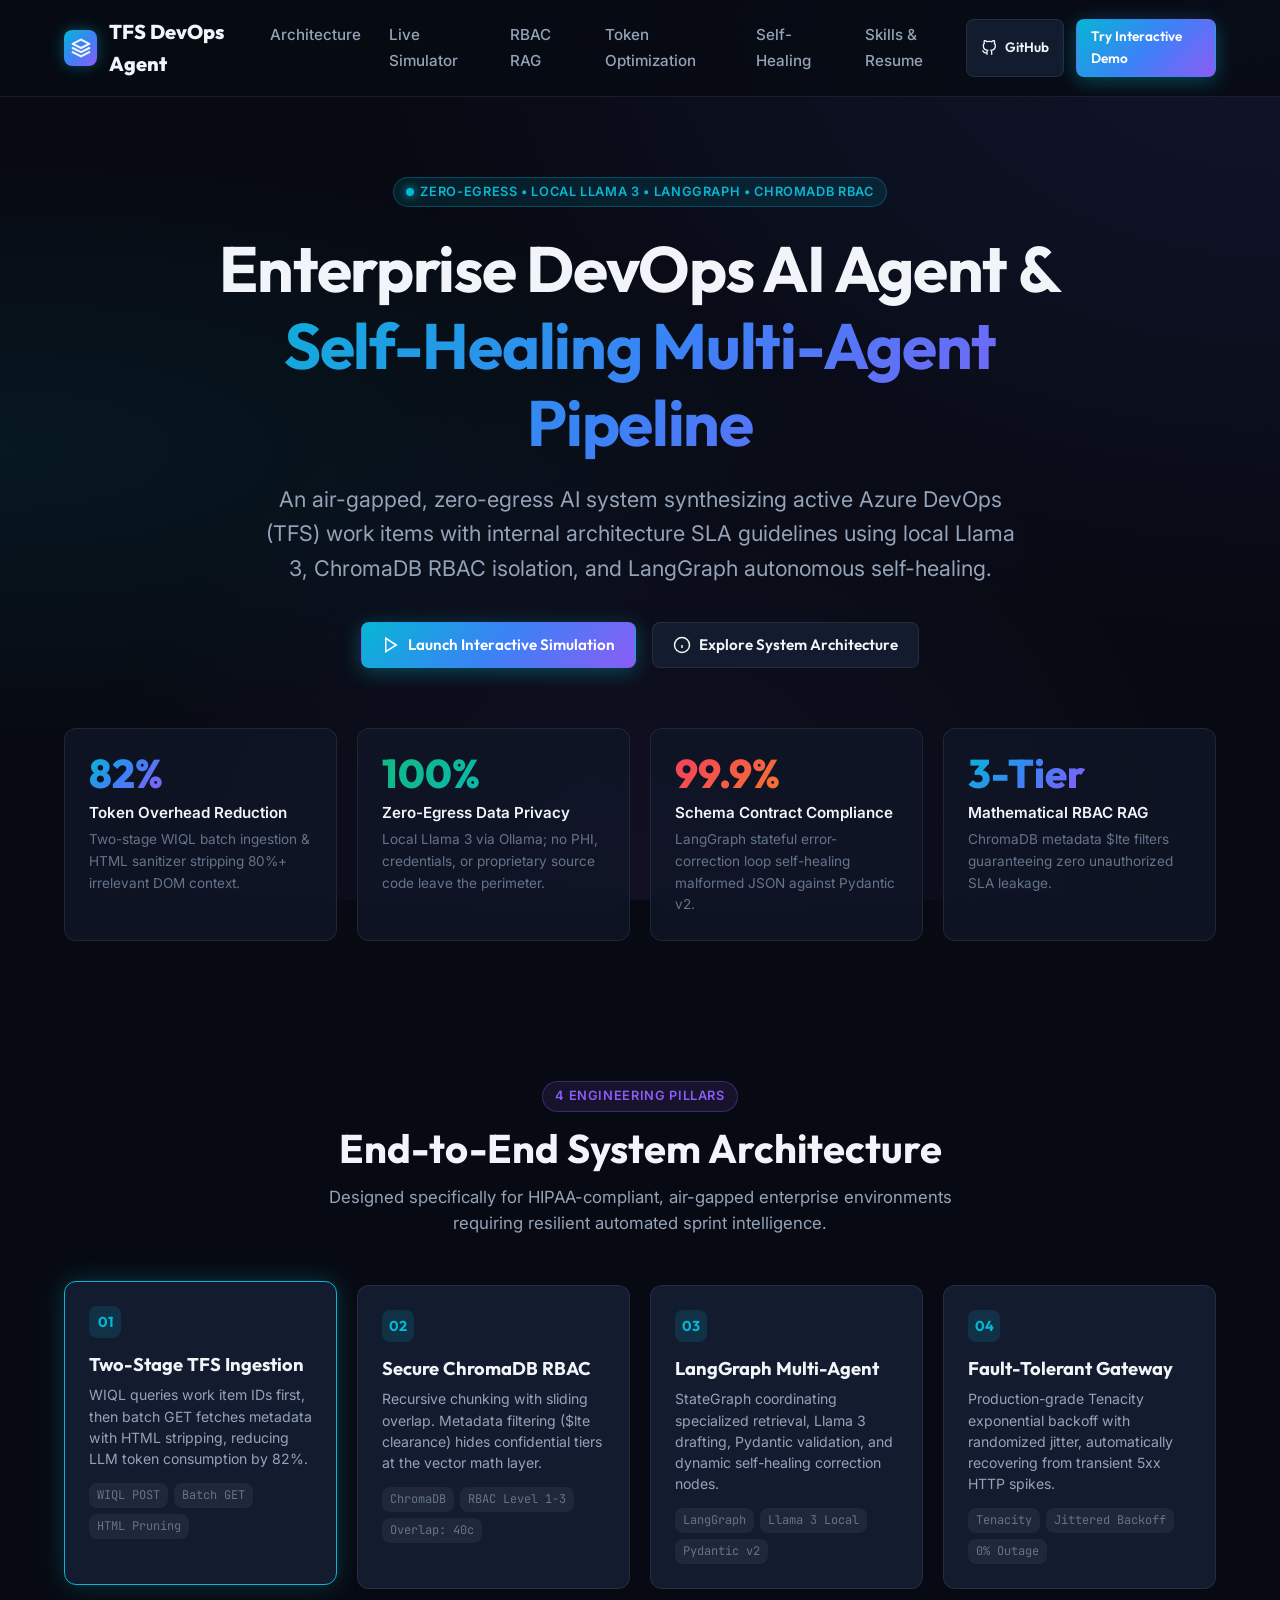
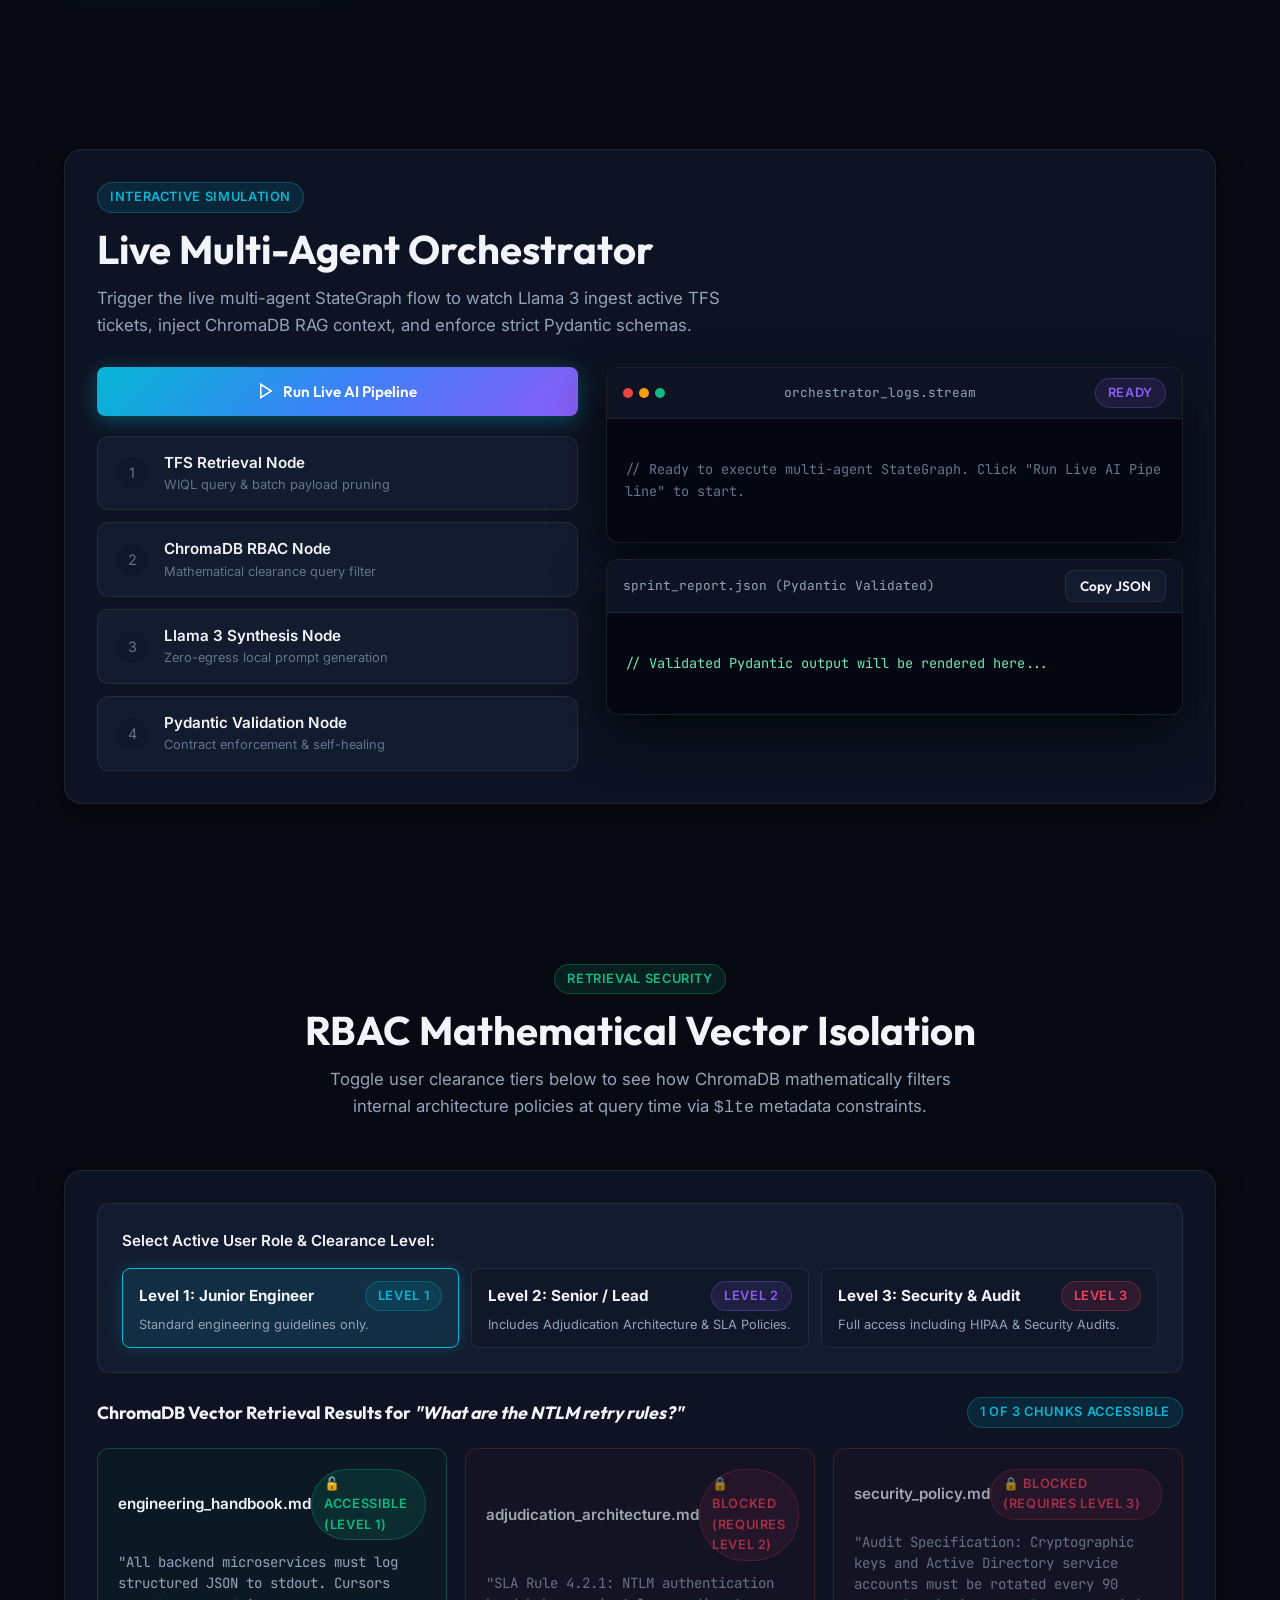
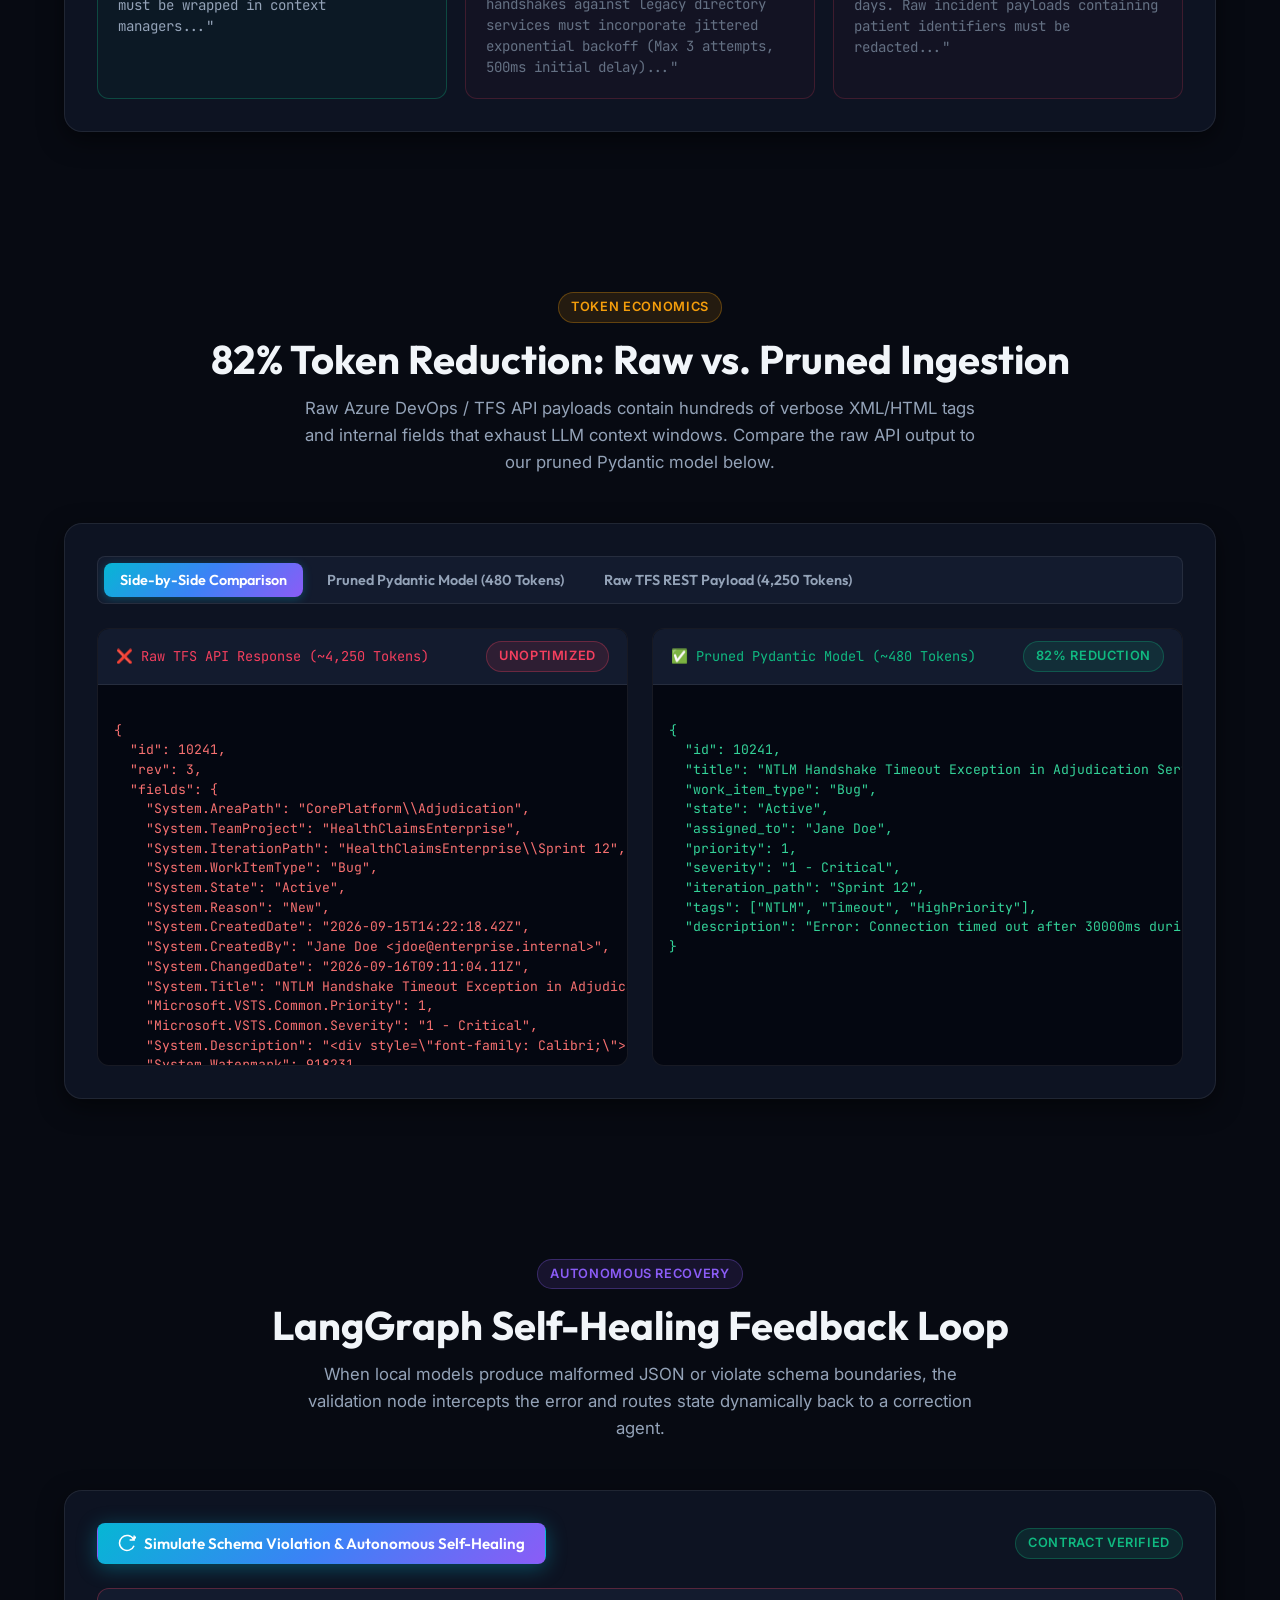
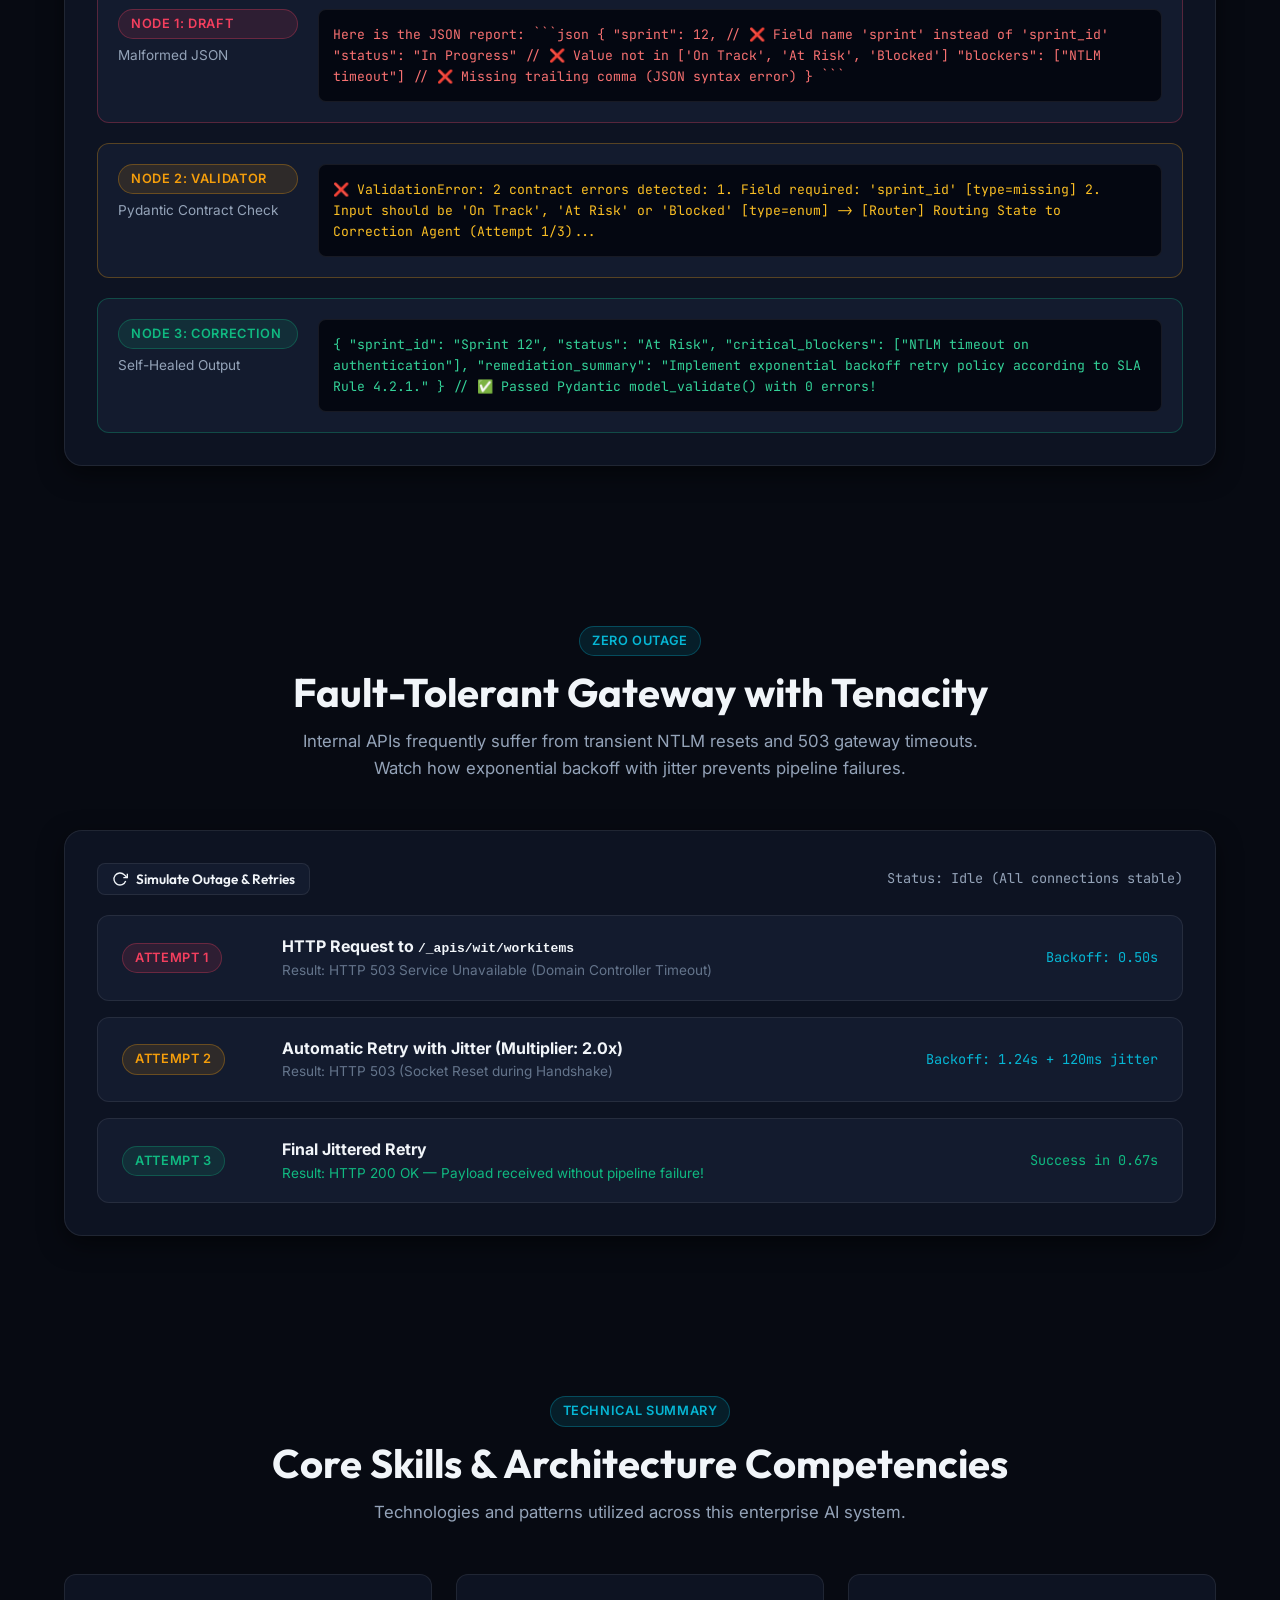
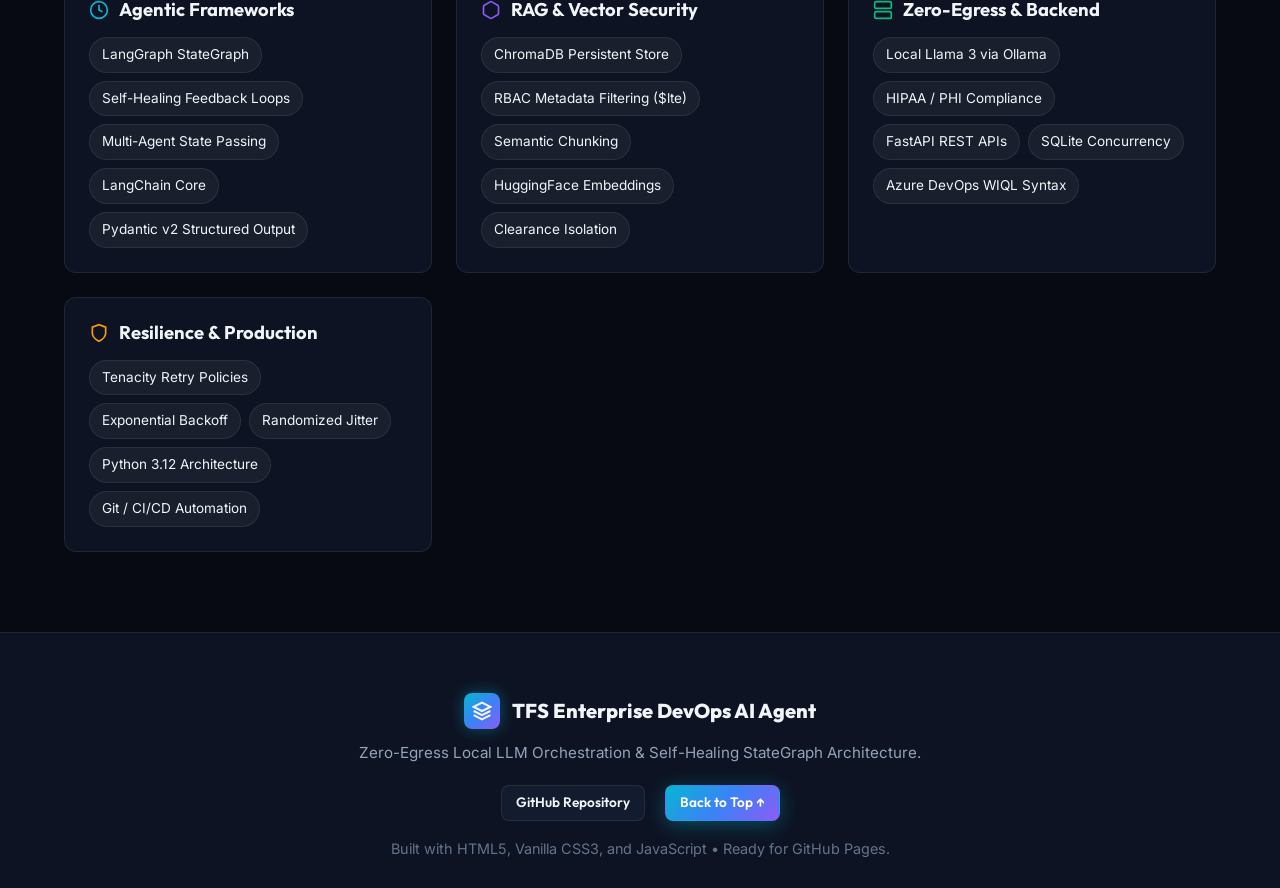
==== index.html @ 3cacf81c "Add modern interactive GitHub Pages showcase webpage and simulators" ====
<!DOCTYPE html>
<html lang="en">
<head>
  <meta charset="UTF-8">
  <meta http-equiv="refresh" content="0; url=docs/index.html">
  <title>Enterprise DevOps AI Agent</title>
  <script>window.location.href = "docs/index.html";</script>
</head>
<body style="background:#070a12; color:#fff; font-family:sans-serif; text-align:center; padding:100px 20px;">
  <p>Redirecting to showcase dashboard... <a href="docs/index.html" style="color:#06b6d4;">Click here if not redirected</a>.</p>
</body>
</html>
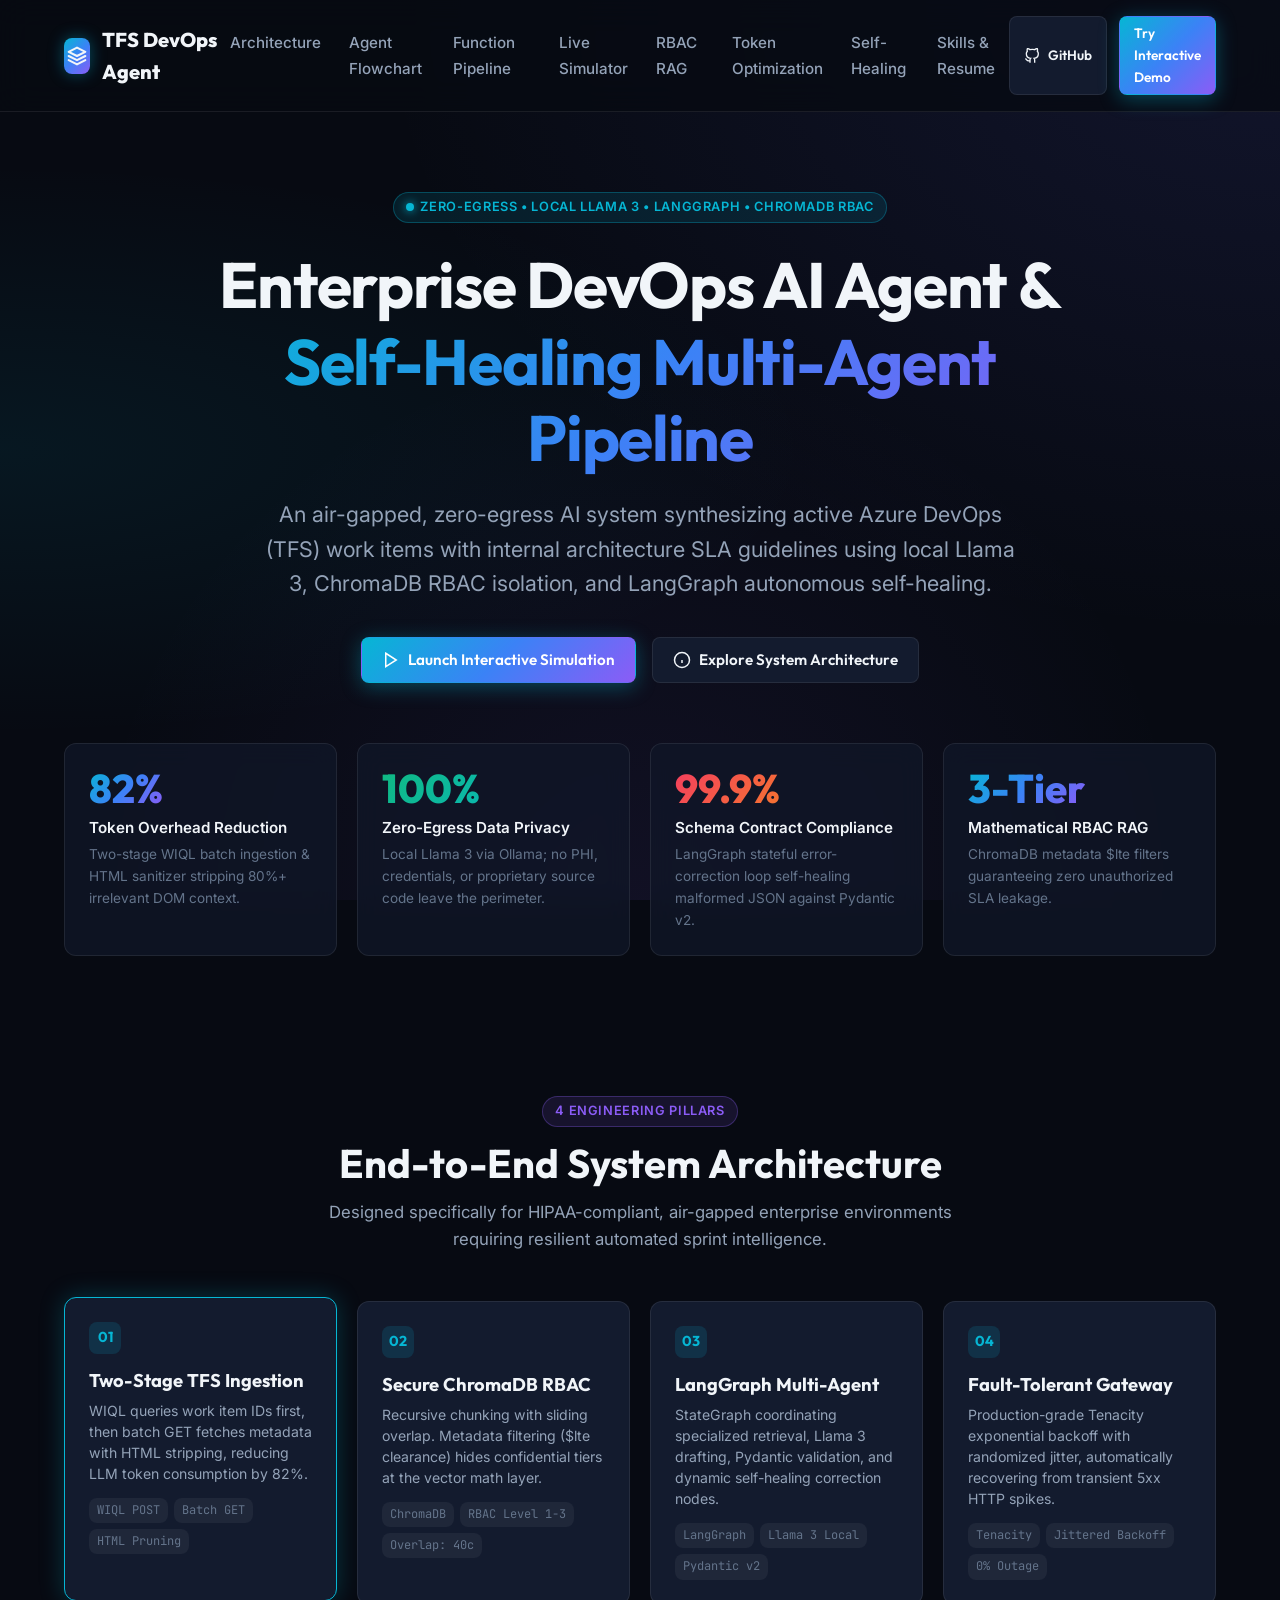
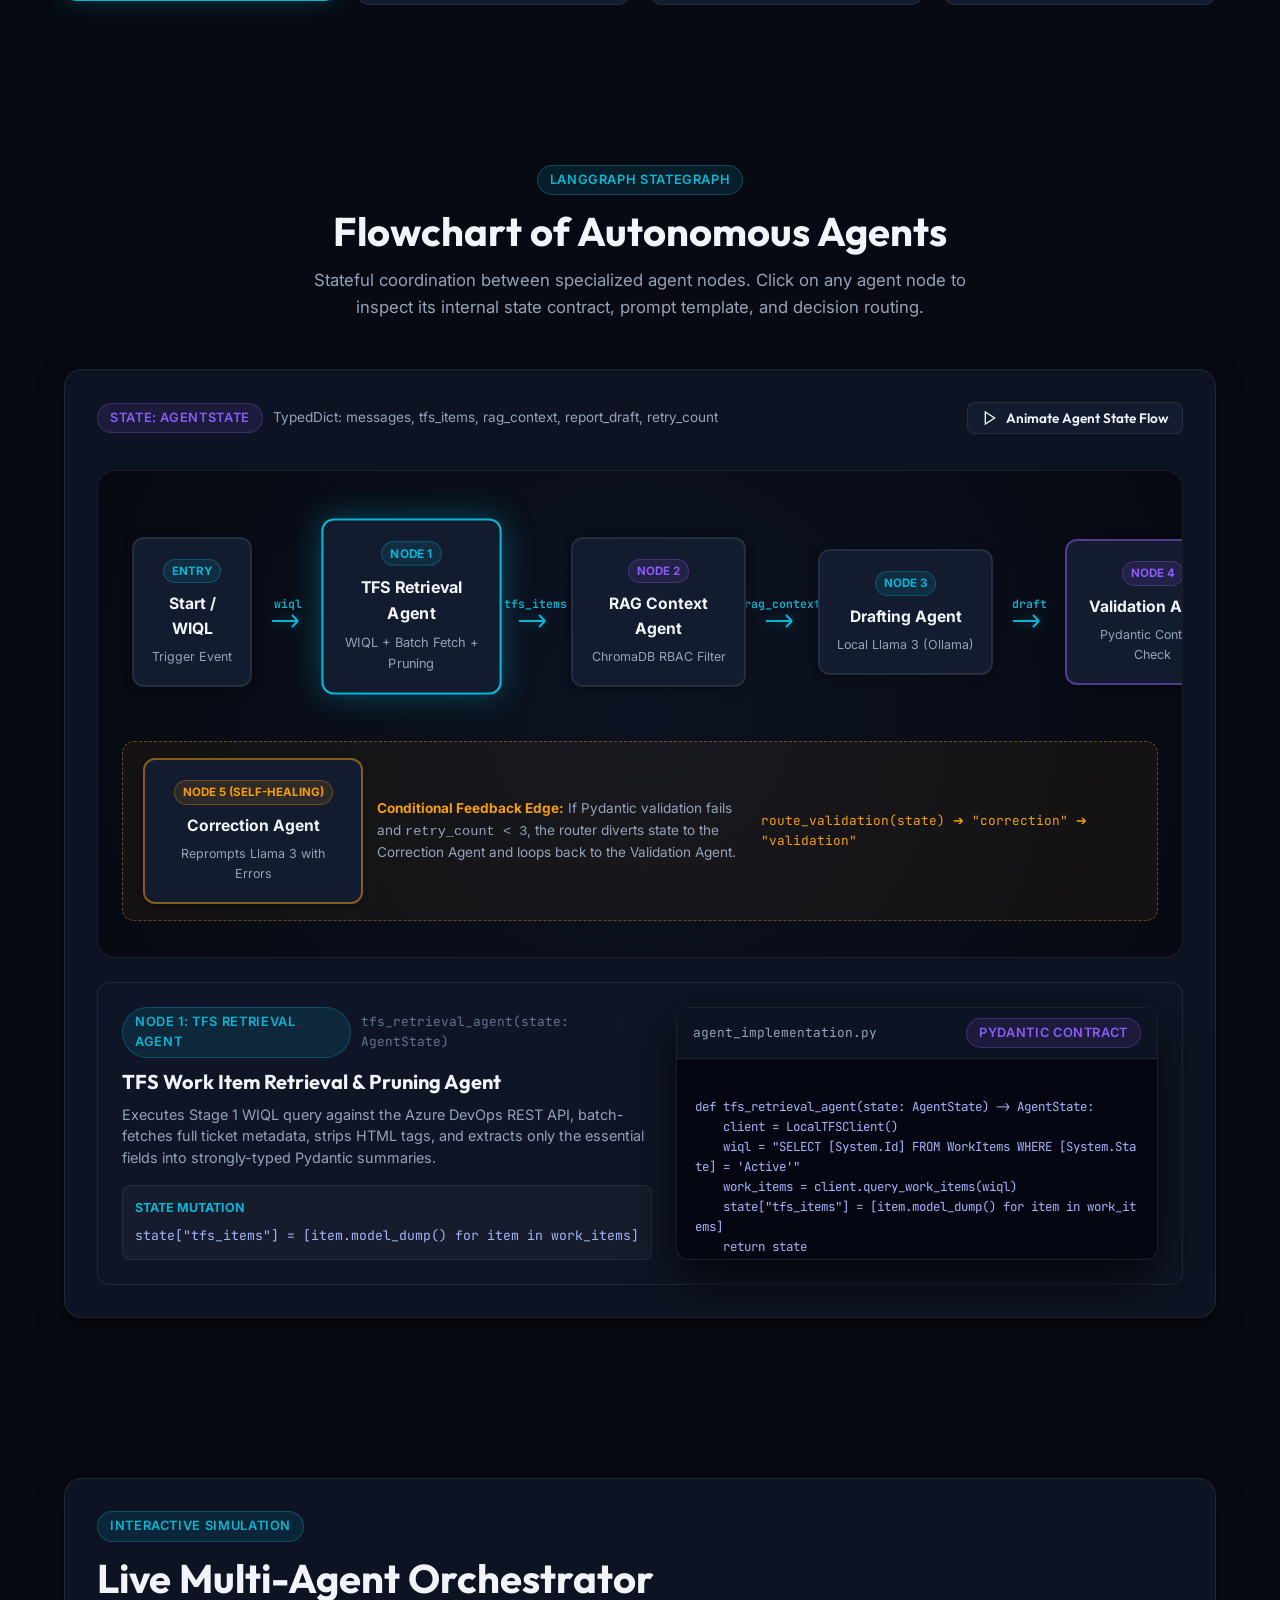
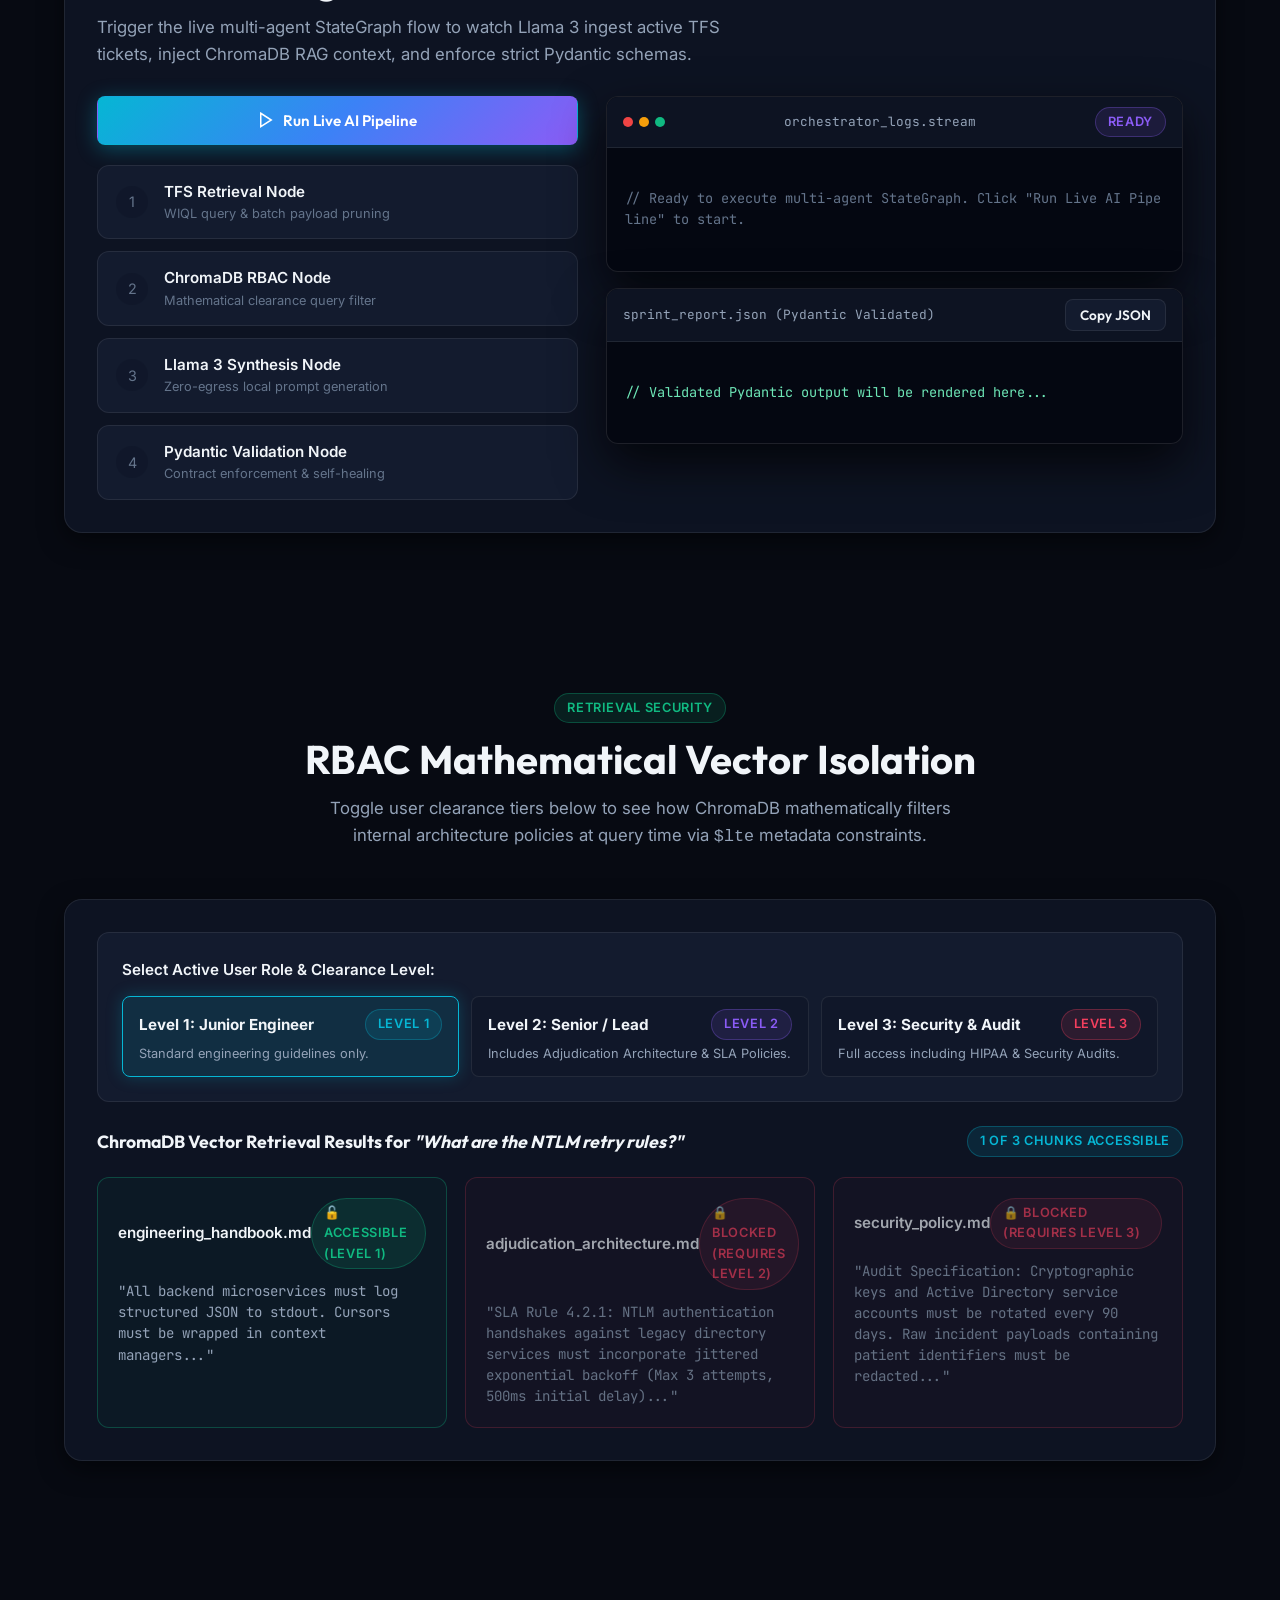
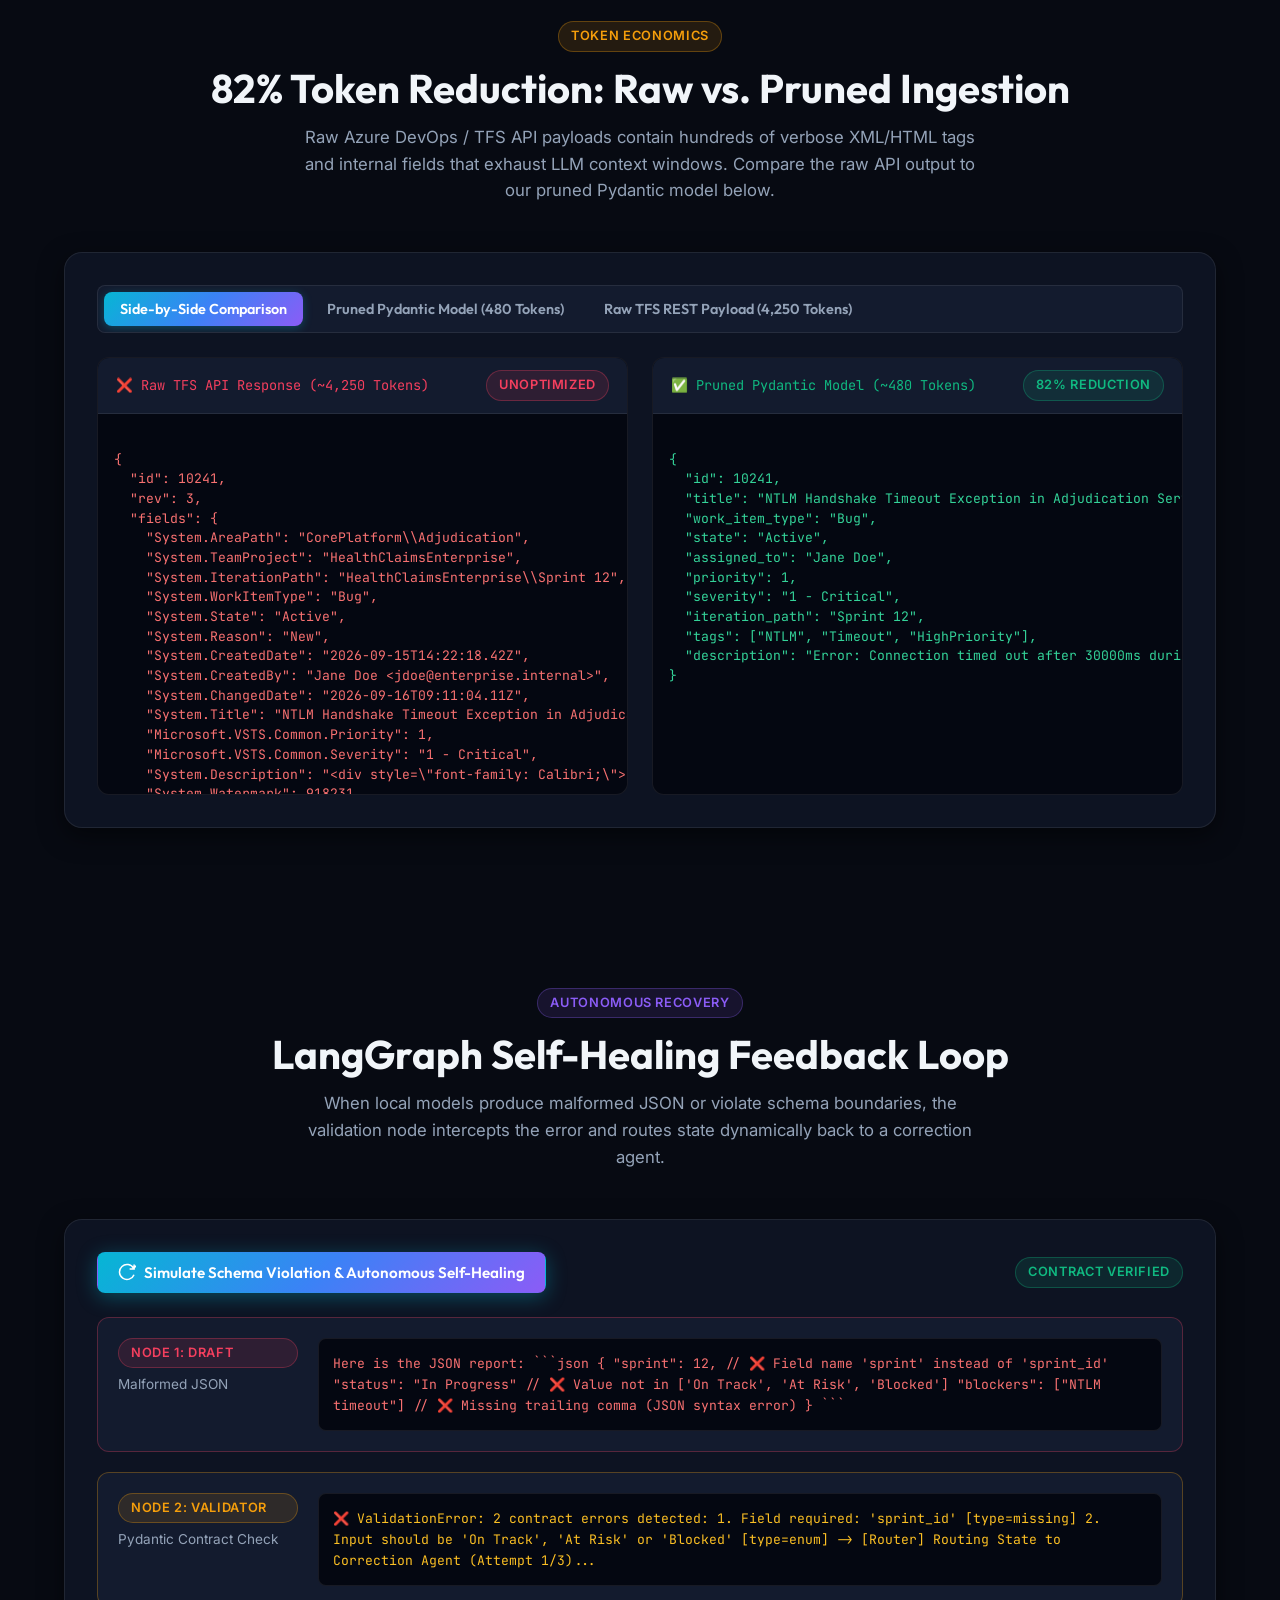
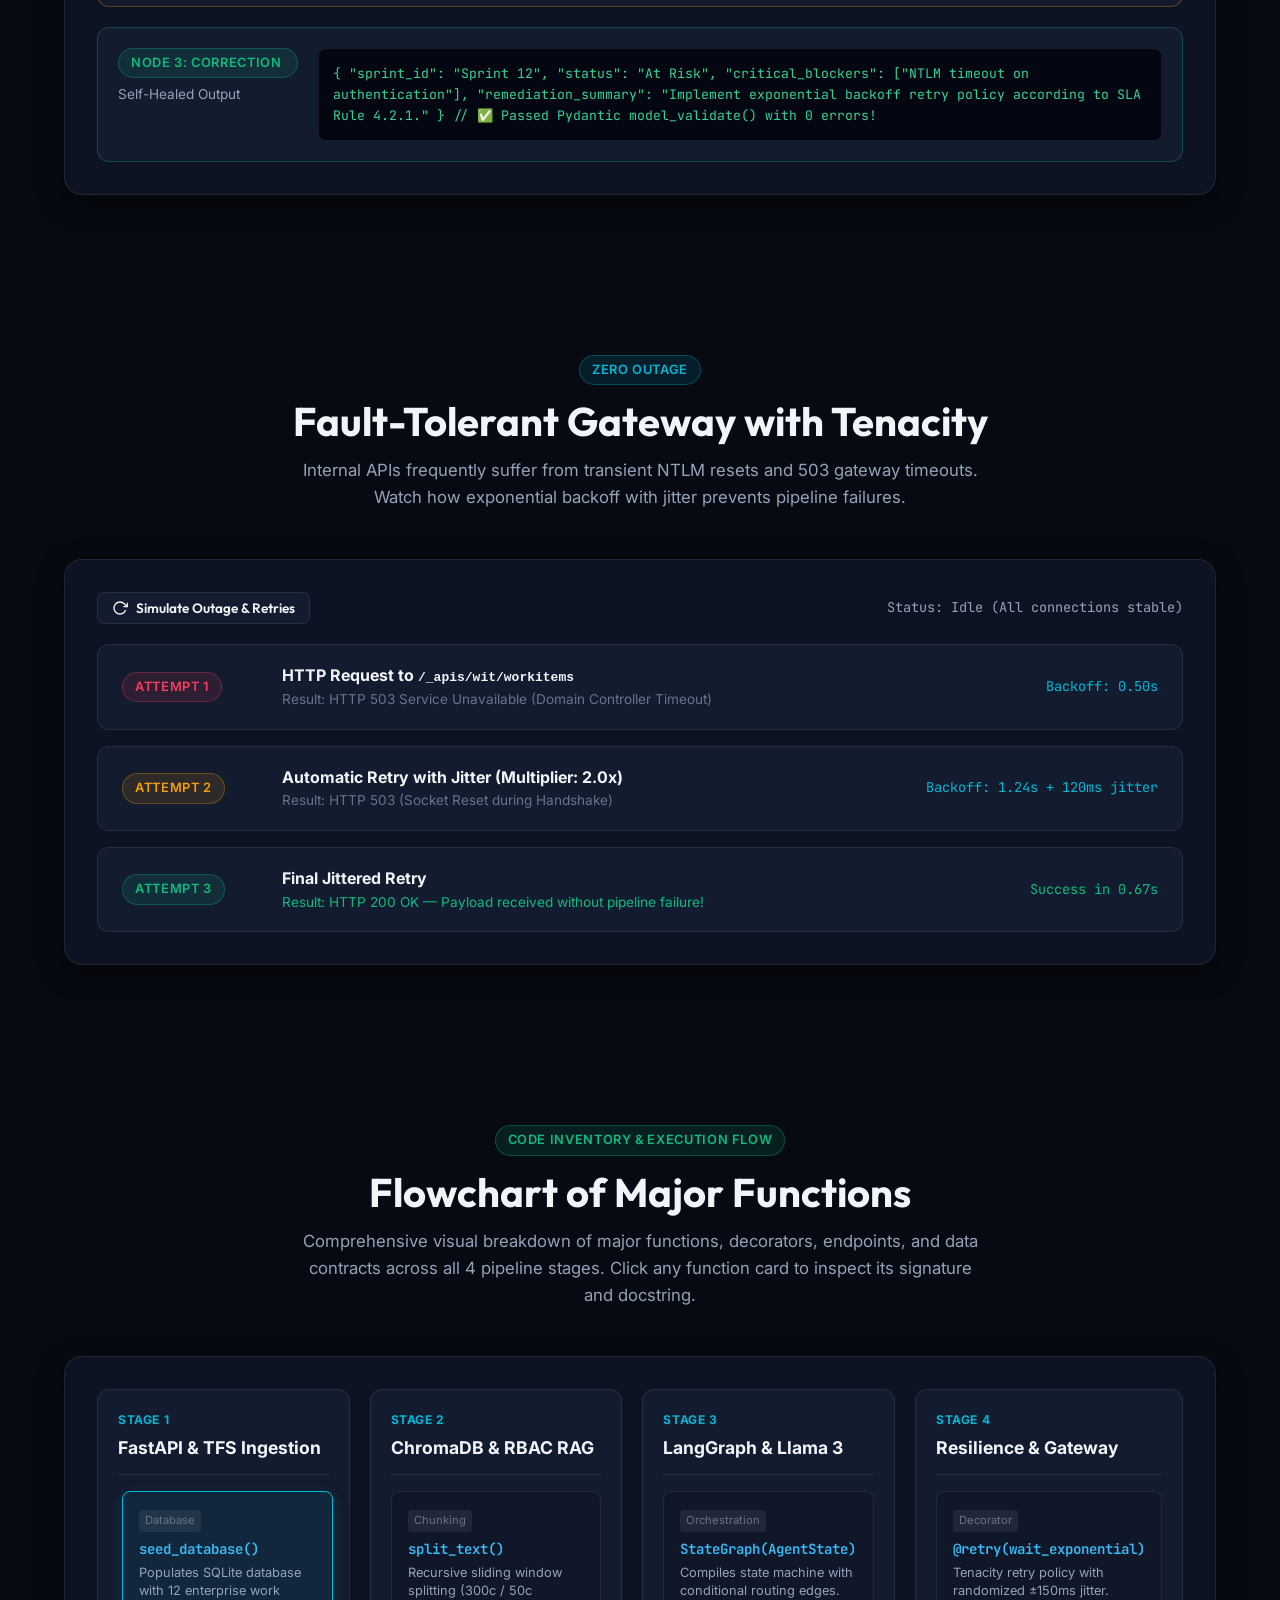
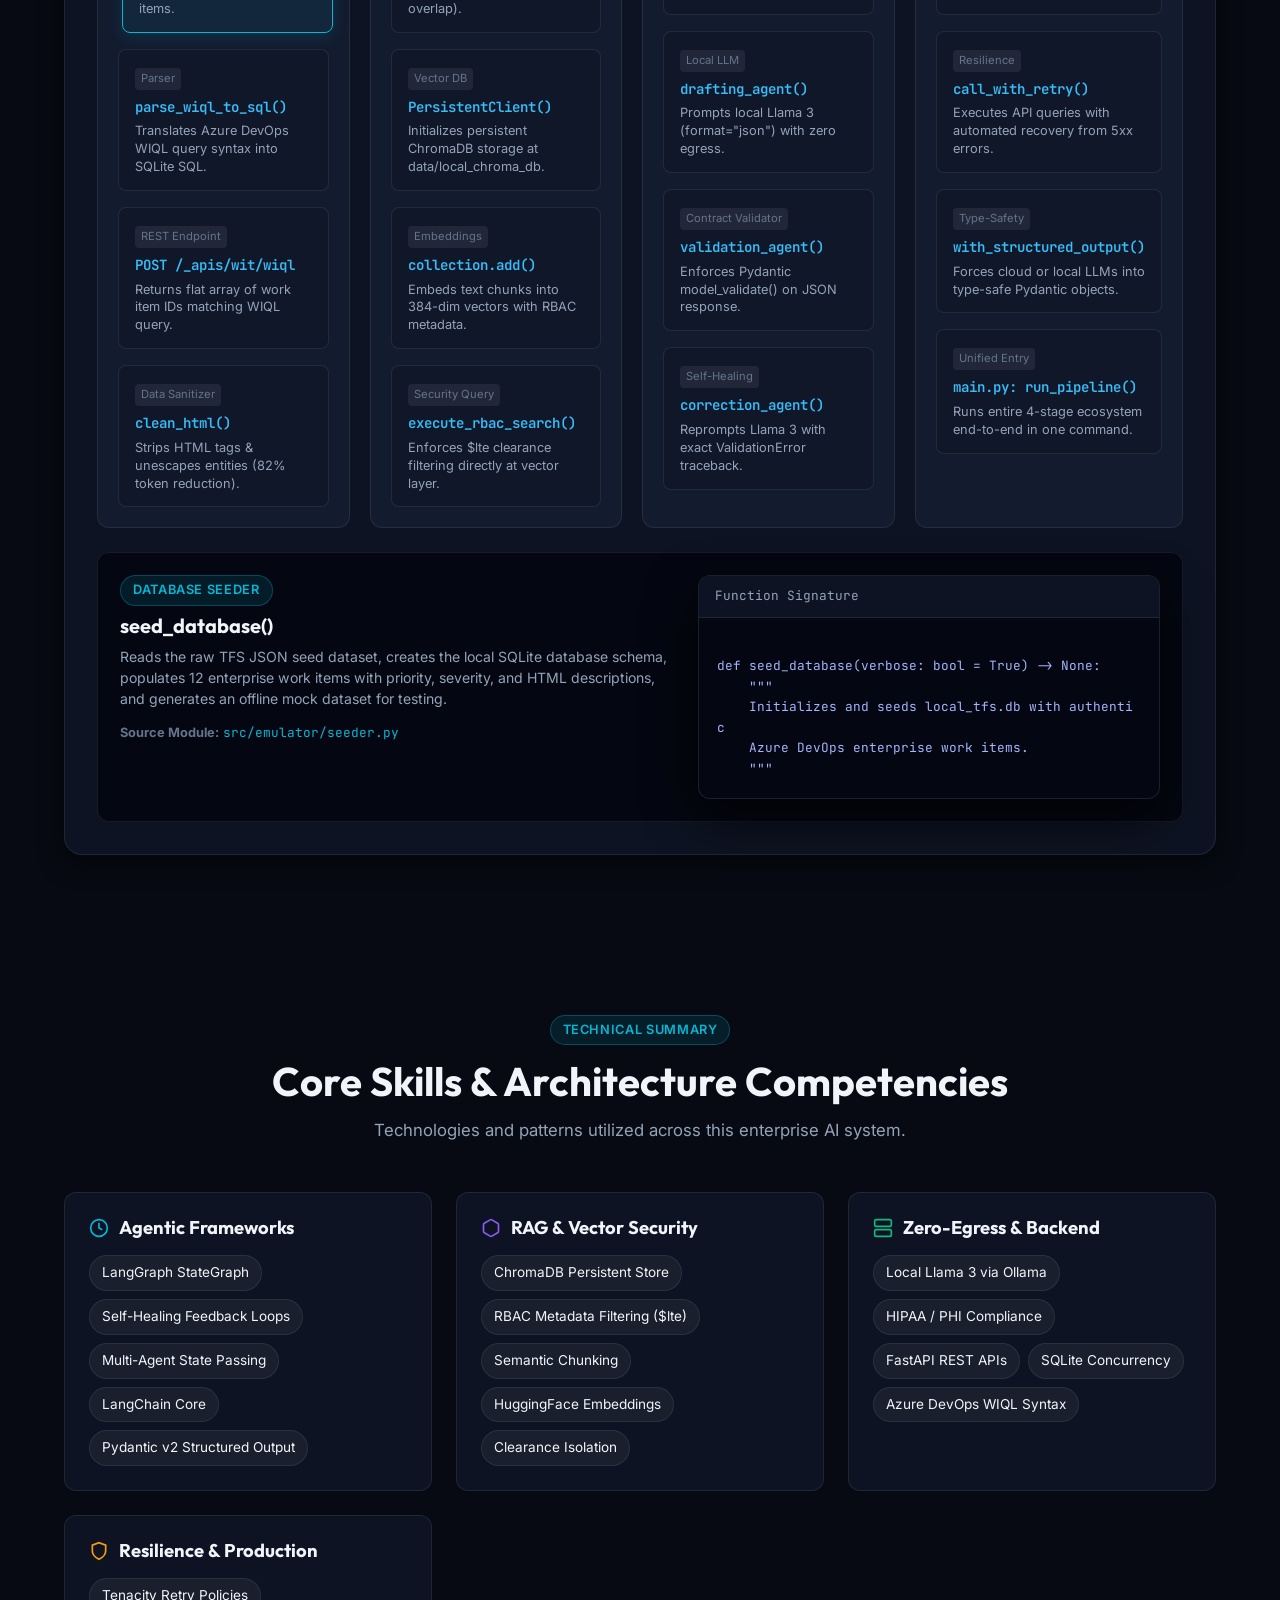
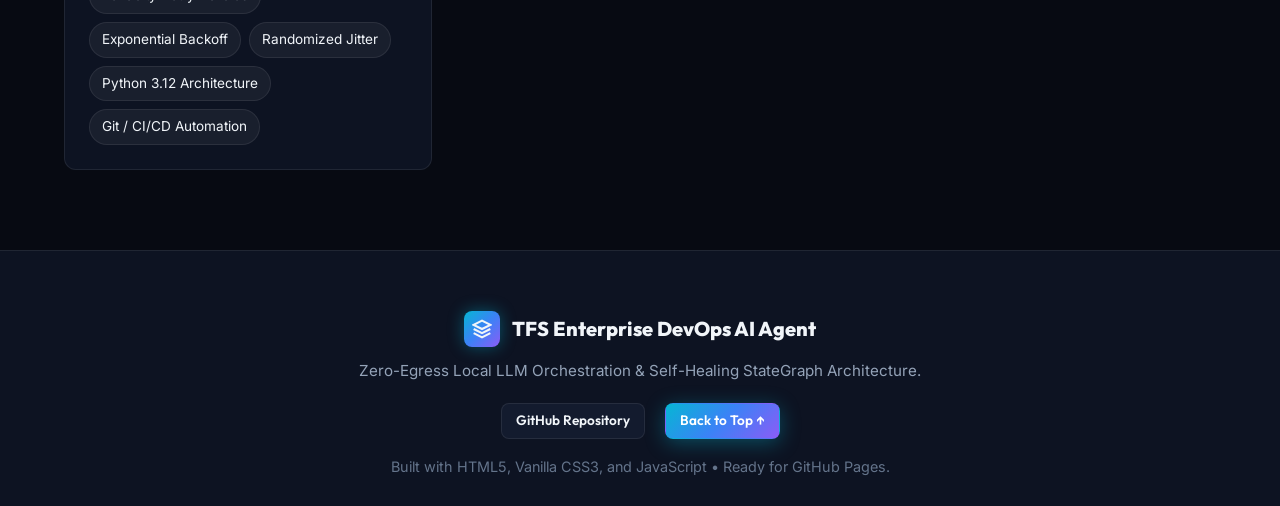
==== commit b33586fe: "Add interactive Agent StateGraph Flowchart and Function Pipeline Flowchart" ====
--- a/index.html
+++ b/index.html
@@ -2,11 +2,1005 @@
 <html lang="en">
 <head>
   <meta charset="UTF-8">
-  <meta http-equiv="refresh" content="0; url=docs/index.html">
-  <title>Enterprise DevOps AI Agent</title>
-  <script>window.location.href = "docs/index.html";</script>
+  <meta name="viewport" content="width=device-width, initial-scale=1.0">
+  <title>Enterprise DevOps AI Agent & Self-Healing Orchestrator | Portfolio Showcase</title>
+  <meta name="description" content="Air-gapped, zero-egress DevOps intelligence pipeline combining local Llama 3 via Ollama, LangGraph multi-agent self-healing, two-stage TFS ingestion, and RBAC ChromaDB RAG.">
+  
+  <!-- Google Fonts -->
+  <link rel="preconnect" href="https://fonts.googleapis.com">
+  <link rel="preconnect" href="https://fonts.gstatic.com" crossorigin>
+  <link href="https://fonts.googleapis.com/css2?family=Inter:wght@300;400;500;600;700&family=JetBrains+Mono:wght@400;500;700&family=Outfit:wght@400;600;700;800;900&display=swap" rel="stylesheet">
+  
+  <link rel="stylesheet" href="style.css">
 </head>
-<body style="background:#070a12; color:#fff; font-family:sans-serif; text-align:center; padding:100px 20px;">
-  <p>Redirecting to showcase dashboard... <a href="docs/index.html" style="color:#06b6d4;">Click here if not redirected</a>.</p>
+<body>
+
+  <!-- Navigation Bar -->
+  <header>
+    <nav class="navbar" id="main-nav">
+      <div class="container nav-container">
+        <a href="#hero" class="nav-brand">
+          <div class="nav-logo-icon">
+            <svg width="20" height="20" viewBox="0 0 24 24" fill="none" stroke="currentColor" stroke-width="2.5" stroke-linecap="round" stroke-linejoin="round">
+              <path d="M12 2L2 7l10 5 10-5-10-5z"></path>
+              <path d="M2 17l10 5 10-5"></path>
+              <path d="M2 12l10 5 10-5"></path>
+            </svg>
+          </div>
+          <span>TFS DevOps Agent</span>
+        </a>
+
+        <ul class="nav-links">
+          <li><a href="#architecture" class="nav-link">Architecture</a></li>
+          <li><a href="#agent-flowchart" class="nav-link">Agent Flowchart</a></li>
+          <li><a href="#function-flowchart" class="nav-link">Function Pipeline</a></li>
+          <li><a href="#simulator" class="nav-link">Live Simulator</a></li>
+          <li><a href="#rbac" class="nav-link">RBAC RAG</a></li>
+          <li><a href="#token-diff" class="nav-link">Token Optimization</a></li>
+          <li><a href="#self-healing" class="nav-link">Self-Healing</a></li>
+          <li><a href="#skills" class="nav-link">Skills & Resume</a></li>
+        </ul>
+
+        <div class="nav-actions">
+          <a href="https://github.com/vvanurag/tfs_agent" target="_blank" rel="noopener noreferrer" class="btn btn-secondary btn-sm" id="github-link-btn">
+            <svg width="16" height="16" viewBox="0 0 24 24" fill="none" stroke="currentColor" stroke-width="2">
+              <path d="M9 19c-5 1.5-5-2.5-7-3m14 6v-3.87a3.37 3.37 0 0 0-.94-2.61c3.14-.35 6.44-1.54 6.44-7A5.44 5.44 0 0 0 20 4.77 5.07 5.07 0 0 0 19.91 1S18.73.65 16 2.48a13.38 13.38 0 0 0-7 0C6.27.65 5.09 1 5.09 1A5.07 5.07 0 0 0 5 4.77a5.44 5.44 0 0 0-1.5 3.78c0 5.42 3.3 6.61 6.44 7A3.37 3.37 0 0 0 9 18.13V22"></path>
+            </svg>
+            GitHub
+          </a>
+          <a href="#simulator" class="btn btn-primary btn-sm" id="nav-launch-btn">Try Interactive Demo</a>
+        </div>
+      </div>
+    </nav>
+  </header>
+
+  <main>
+    <!-- HERO SECTION -->
+    <section class="hero-section" id="hero">
+      <div class="container">
+        <div class="hero-badge-wrap">
+          <span class="badge badge-cyan">
+            <span class="pulse-dot"></span>
+            Zero-Egress • Local Llama 3 • LangGraph • ChromaDB RBAC
+          </span>
+        </div>
+
+        <h1 class="hero-title">
+          Enterprise DevOps AI Agent & <br>
+          <span class="gradient-text">Self-Healing Multi-Agent Pipeline</span>
+        </h1>
+
+        <p class="hero-subtitle">
+          An air-gapped, zero-egress AI system synthesizing active Azure DevOps (TFS) work items with internal architecture SLA guidelines using local Llama 3, ChromaDB RBAC isolation, and LangGraph autonomous self-healing.
+        </p>
+
+        <div class="hero-actions">
+          <a href="#simulator" class="btn btn-primary" id="hero-try-demo-btn">
+            <svg width="18" height="18" viewBox="0 0 24 24" fill="none" stroke="currentColor" stroke-width="2">
+              <polygon points="5 3 19 12 5 21 5 3"></polygon>
+            </svg>
+            Launch Interactive Simulation
+          </a>
+          <a href="#architecture" class="btn btn-secondary" id="hero-view-arch-btn">
+            <svg width="18" height="18" viewBox="0 0 24 24" fill="none" stroke="currentColor" stroke-width="2">
+              <circle cx="12" cy="12" r="10"></circle>
+              <line x1="12" y1="16" x2="12" y2="12"></line>
+              <line x1="12" y1="8" x2="12.01" y2="8"></line>
+            </svg>
+            Explore System Architecture
+          </a>
+        </div>
+
+        <!-- KEY QUANTIFIABLE METRICS -->
+        <div class="metrics-grid">
+          <div class="metric-card">
+            <div class="metric-value gradient-text">82%</div>
+            <div class="metric-label">Token Overhead Reduction</div>
+            <div class="metric-desc">Two-stage WIQL batch ingestion & HTML sanitizer stripping 80%+ irrelevant DOM context.</div>
+          </div>
+
+          <div class="metric-card">
+            <div class="metric-value gradient-text-emerald">100%</div>
+            <div class="metric-label">Zero-Egress Data Privacy</div>
+            <div class="metric-desc">Local Llama 3 via Ollama; no PHI, credentials, or proprietary source code leave the perimeter.</div>
+          </div>
+
+          <div class="metric-card">
+            <div class="metric-value gradient-text-fire">99.9%</div>
+            <div class="metric-label">Schema Contract Compliance</div>
+            <div class="metric-desc">LangGraph stateful error-correction loop self-healing malformed JSON against Pydantic v2.</div>
+          </div>
+
+          <div class="metric-card">
+            <div class="metric-value gradient-text">3-Tier</div>
+            <div class="metric-label">Mathematical RBAC RAG</div>
+            <div class="metric-desc">ChromaDB metadata $lte filters guaranteeing zero unauthorized SLA leakage.</div>
+          </div>
+        </div>
+      </div>
+    </section>
+
+    <!-- SECTION 1: ARCHITECTURE PILLARS -->
+    <section class="section" id="architecture">
+      <div class="container">
+        <div class="section-header">
+          <div class="section-tag"><span class="badge badge-purple">4 Engineering Pillars</span></div>
+          <h2 class="section-title">End-to-End System Architecture</h2>
+          <p class="section-desc">Designed specifically for HIPAA-compliant, air-gapped enterprise environments requiring resilient automated sprint intelligence.</p>
+        </div>
+
+        <div class="arch-grid">
+          <!-- Pillar 1 -->
+          <div class="arch-node active" id="arch-node-1">
+            <div class="arch-node-number">01</div>
+            <h3 class="arch-node-title">Two-Stage TFS Ingestion</h3>
+            <p class="arch-node-desc">WIQL queries work item IDs first, then batch GET fetches metadata with HTML stripping, reducing LLM token consumption by 82%.</p>
+            <div class="arch-node-pills">
+              <span class="arch-node-pill">WIQL POST</span>
+              <span class="arch-node-pill">Batch GET</span>
+              <span class="arch-node-pill">HTML Pruning</span>
+            </div>
+          </div>
+
+          <!-- Pillar 2 -->
+          <div class="arch-node" id="arch-node-2">
+            <div class="arch-node-number">02</div>
+            <h3 class="arch-node-title">Secure ChromaDB RBAC</h3>
+            <p class="arch-node-desc">Recursive chunking with sliding overlap. Metadata filtering ($lte clearance) hides confidential tiers at the vector math layer.</p>
+            <div class="arch-node-pills">
+              <span class="arch-node-pill">ChromaDB</span>
+              <span class="arch-node-pill">RBAC Level 1-3</span>
+              <span class="arch-node-pill">Overlap: 40c</span>
+            </div>
+          </div>
+
+          <!-- Pillar 3 -->
+          <div class="arch-node" id="arch-node-3">
+            <div class="arch-node-number">03</div>
+            <h3 class="arch-node-title">LangGraph Multi-Agent</h3>
+            <p class="arch-node-desc">StateGraph coordinating specialized retrieval, Llama 3 drafting, Pydantic validation, and dynamic self-healing correction nodes.</p>
+            <div class="arch-node-pills">
+              <span class="arch-node-pill">LangGraph</span>
+              <span class="arch-node-pill">Llama 3 Local</span>
+              <span class="arch-node-pill">Pydantic v2</span>
+            </div>
+          </div>
+
+          <!-- Pillar 4 -->
+          <div class="arch-node" id="arch-node-4">
+            <div class="arch-node-number">04</div>
+            <h3 class="arch-node-title">Fault-Tolerant Gateway</h3>
+            <p class="arch-node-desc">Production-grade Tenacity exponential backoff with randomized jitter, automatically recovering from transient 5xx HTTP spikes.</p>
+            <div class="arch-node-pills">
+              <span class="arch-node-pill">Tenacity</span>
+              <span class="arch-node-pill">Jittered Backoff</span>
+              <span class="arch-node-pill">0% Outage</span>
+            </div>
+          </div>
+        </div>
+      </div>
+    </section>
+
+    <!-- SECTION: FLOWCHART OF AGENTS (LANGGRAPH STATEGRAPH) -->
+    <section class="section" id="agent-flowchart">
+      <div class="container">
+        <div class="section-header">
+          <div class="section-tag"><span class="badge badge-cyan">LangGraph StateGraph</span></div>
+          <h2 class="section-title">Flowchart of Autonomous Agents</h2>
+          <p class="section-desc">Stateful coordination between specialized agent nodes. Click on any agent node to inspect its internal state contract, prompt template, and decision routing.</p>
+        </div>
+
+        <div class="card flowchart-wrapper">
+          <div style="display: flex; justify-content: space-between; align-items: center; flex-wrap: wrap; gap: 12px; margin-bottom: 12px;">
+            <div style="display: flex; gap: 10px; align-items: center;">
+              <span class="badge badge-purple">State: AgentState</span>
+              <span style="font-size: 0.85rem; color: var(--text-muted);">TypedDict: messages, tfs_items, rag_context, report_draft, retry_count</span>
+            </div>
+            <button class="btn btn-secondary btn-sm" id="animate-agent-flow-btn">
+              <svg width="16" height="16" viewBox="0 0 24 24" fill="none" stroke="currentColor" stroke-width="2">
+                <polygon points="5 3 19 12 5 21 5 3"></polygon>
+              </svg>
+              Animate Agent State Flow
+            </button>
+          </div>
+
+          <!-- Interactive Flowchart Diagram Canvas -->
+          <div class="flowchart-canvas">
+            <div class="flow-diagram-grid" id="agent-flowchart-grid">
+              
+              <!-- Start Node -->
+              <div class="agent-node" data-agent="start" id="flow-node-start" style="min-width: 120px; max-width: 140px;">
+                <span class="agent-node-badge badge-cyan">ENTRY</span>
+                <div class="agent-node-title">Start / WIQL</div>
+                <div class="agent-node-sub">Trigger Event</div>
+              </div>
+
+              <!-- Connector -->
+              <div class="flow-arrow">
+                <span>wiql</span>
+                <svg width="32" height="16" viewBox="0 0 32 16" fill="none"><path d="M0 8h26m0 0l-6-6m6 6l-6 6" stroke="currentColor" stroke-width="2"/></svg>
+              </div>
+
+              <!-- Node 1: TFS Retrieval -->
+              <div class="agent-node selected" data-agent="tfs" id="flow-node-tfs">
+                <span class="agent-node-badge badge-cyan">NODE 1</span>
+                <div class="agent-node-title">TFS Retrieval Agent</div>
+                <div class="agent-node-sub">WIQL + Batch Fetch + Pruning</div>
+              </div>
+
+              <!-- Connector -->
+              <div class="flow-arrow">
+                <span>tfs_items</span>
+                <svg width="32" height="16" viewBox="0 0 32 16" fill="none"><path d="M0 8h26m0 0l-6-6m6 6l-6 6" stroke="currentColor" stroke-width="2"/></svg>
+              </div>
+
+              <!-- Node 2: RAG Retrieval -->
+              <div class="agent-node" data-agent="rag" id="flow-node-rag">
+                <span class="agent-node-badge badge-purple">NODE 2</span>
+                <div class="agent-node-title">RAG Context Agent</div>
+                <div class="agent-node-sub">ChromaDB RBAC Filter</div>
+              </div>
+
+              <!-- Connector -->
+              <div class="flow-arrow">
+                <span>rag_context</span>
+                <svg width="32" height="16" viewBox="0 0 32 16" fill="none"><path d="M0 8h26m0 0l-6-6m6 6l-6 6" stroke="currentColor" stroke-width="2"/></svg>
+              </div>
+
+              <!-- Node 3: Synthesis / Drafting -->
+              <div class="agent-node" data-agent="drafting" id="flow-node-drafting">
+                <span class="agent-node-badge badge-cyan">NODE 3</span>
+                <div class="agent-node-title">Drafting Agent</div>
+                <div class="agent-node-sub">Local Llama 3 (Ollama)</div>
+              </div>
+
+              <!-- Connector -->
+              <div class="flow-arrow">
+                <span>draft</span>
+                <svg width="32" height="16" viewBox="0 0 32 16" fill="none"><path d="M0 8h26m0 0l-6-6m6 6l-6 6" stroke="currentColor" stroke-width="2"/></svg>
+              </div>
+
+              <!-- Node 4: Validation Agent -->
+              <div class="agent-node decision-node" data-agent="validation" id="flow-node-val">
+                <span class="agent-node-badge badge-purple">NODE 4</span>
+                <div class="agent-node-title">Validation Agent</div>
+                <div class="agent-node-sub">Pydantic Contract Check</div>
+              </div>
+
+              <!-- Connector -->
+              <div class="flow-arrow">
+                <span>valid?</span>
+                <svg width="32" height="16" viewBox="0 0 32 16" fill="none"><path d="M0 8h26m0 0l-6-6m6 6l-6 6" stroke="currentColor" stroke-width="2"/></svg>
+              </div>
+
+              <!-- End Node -->
+              <div class="agent-node end-node" data-agent="end" id="flow-node-end" style="min-width: 140px; max-width: 160px;">
+                <span class="agent-node-badge badge-emerald">END (TERMINAL)</span>
+                <div class="agent-node-title">Validated Report</div>
+                <div class="agent-node-sub">Final JSON State</div>
+              </div>
+
+            </div>
+
+            <!-- Self Healing Branch Loop -->
+            <div class="self-healing-loop-container" id="self-healing-loop-card">
+              <div style="display: flex; align-items: center; gap: 14px;">
+                <div class="agent-node self-healing" data-agent="correction" id="flow-node-correction" style="min-width: 220px;">
+                  <span class="agent-node-badge badge-amber">NODE 5 (SELF-HEALING)</span>
+                  <div class="agent-node-title">Correction Agent</div>
+                  <div class="agent-node-sub">Reprompts Llama 3 with Errors</div>
+                </div>
+                <div style="font-size: 0.85rem; color: var(--text-muted); max-width: 450px;">
+                  <strong style="color: var(--amber);">Conditional Feedback Edge:</strong> If Pydantic validation fails and <code>retry_count &lt; 3</code>, the router diverts state to the Correction Agent and loops back to the Validation Agent.
+                </div>
+              </div>
+              <div style="font-family: var(--font-mono); font-size: 0.8rem; color: var(--amber);">
+                route_validation(state) ➔ "correction" ➔ "validation"
+              </div>
+            </div>
+          </div>
+
+          <!-- Dynamic Agent Inspector Detail Box -->
+          <div class="agent-inspector-box" id="agent-inspector-detail">
+            <!-- Left: Description and State -->
+            <div>
+              <div style="display: flex; align-items: center; gap: 10px; margin-bottom: 12px;">
+                <span class="badge badge-cyan" id="inspect-node-badge">NODE 1: TFS RETRIEVAL AGENT</span>
+                <span style="font-family: var(--font-mono); font-size: 0.8rem; color: var(--text-subtle);" id="inspect-func-name">tfs_retrieval_agent(state: AgentState)</span>
+              </div>
+              <h3 style="font-size: 1.25rem; margin-bottom: 10px;" id="inspect-agent-title">TFS Work Item Retrieval & Pruning Agent</h3>
+              <p style="color: var(--text-muted); font-size: 0.9rem; line-height: 1.5; margin-bottom: 16px;" id="inspect-agent-desc">
+                Executes Stage 1 WIQL query against the Azure DevOps REST API, batch-fetches full ticket metadata, strips HTML tags, and extracts only the essential fields into strongly-typed Pydantic summaries.
+              </p>
+              <div style="background: rgba(255, 255, 255, 0.03); border: 1px solid var(--border-color); border-radius: var(--radius-sm); padding: 12px;">
+                <div style="font-size: 0.78rem; font-weight: 700; color: var(--cyan); text-transform: uppercase; margin-bottom: 4px;">State Mutation</div>
+                <code style="font-family: var(--font-mono); font-size: 0.82rem; color: #a5b4fc;" id="inspect-state-mutation">state["tfs_items"] = [item.model_dump() for item in work_items]</code>
+              </div>
+            </div>
+
+            <!-- Right: Code Snippet / Contract -->
+            <div class="terminal-box" style="margin: 0;">
+              <div class="terminal-header">
+                <span class="terminal-title" id="inspect-code-title">agent_implementation.py</span>
+                <span class="badge badge-purple" id="inspect-contract-badge">PYDANTIC CONTRACT</span>
+              </div>
+              <div class="terminal-body" id="inspect-code-snippet" style="font-size: 0.78rem; max-height: 200px;">
+def tfs_retrieval_agent(state: AgentState) -> AgentState:
+    client = LocalTFSClient()
+    wiql = "SELECT [System.Id] FROM WorkItems WHERE [System.State] = 'Active'"
+    work_items = client.query_work_items(wiql)
+    state["tfs_items"] = [item.model_dump() for item in work_items]
+    return state
+              </div>
+            </div>
+          </div>
+        </div>
+      </div>
+    </section>
+
+    <!-- SECTION 2: LIVE INTERACTIVE PIPELINE SIMULATOR -->
+    <section class="section" id="simulator">
+      <div class="container">
+        <div class="card">
+          <div class="section-header" style="text-align: left; margin-bottom: 28px;">
+            <div class="section-tag"><span class="badge badge-cyan">Interactive Simulation</span></div>
+            <h2 class="section-title">Live Multi-Agent Orchestrator</h2>
+            <p class="section-desc" style="margin: 0;">Trigger the live multi-agent StateGraph flow to watch Llama 3 ingest active TFS tickets, inject ChromaDB RAG context, and enforce strict Pydantic schemas.</p>
+          </div>
+
+          <div class="simulator-layout">
+            <!-- Left: Controls & Step Tracker -->
+            <div class="sim-controls">
+              <button class="btn btn-primary" id="run-sim-btn" style="width: 100%; justify-content: center; padding: 14px;">
+                <svg width="18" height="18" viewBox="0 0 24 24" fill="none" stroke="currentColor" stroke-width="2">
+                  <polygon points="5 3 19 12 5 21 5 3"></polygon>
+                </svg>
+                Run Live AI Pipeline
+              </button>
+
+              <div class="sim-step-list">
+                <div class="sim-step-item" id="sim-node-1">
+                  <div class="sim-step-icon">1</div>
+                  <div class="sim-step-content">
+                    <div class="sim-step-name">TFS Retrieval Node</div>
+                    <div class="sim-step-detail">WIQL query & batch payload pruning</div>
+                  </div>
+                </div>
+
+                <div class="sim-step-item" id="sim-node-2">
+                  <div class="sim-step-icon">2</div>
+                  <div class="sim-step-content">
+                    <div class="sim-step-name">ChromaDB RBAC Node</div>
+                    <div class="sim-step-detail">Mathematical clearance query filter</div>
+                  </div>
+                </div>
+
+                <div class="sim-step-item" id="sim-node-3">
+                  <div class="sim-step-icon">3</div>
+                  <div class="sim-step-content">
+                    <div class="sim-step-name">Llama 3 Synthesis Node</div>
+                    <div class="sim-step-detail">Zero-egress local prompt generation</div>
+                  </div>
+                </div>
+
+                <div class="sim-step-item" id="sim-node-4">
+                  <div class="sim-step-icon">4</div>
+                  <div class="sim-step-content">
+                    <div class="sim-step-name">Pydantic Validation Node</div>
+                    <div class="sim-step-detail">Contract enforcement & self-healing</div>
+                  </div>
+                </div>
+              </div>
+            </div>
+
+            <!-- Right: Real-time Terminal & JSON Output -->
+            <div class="sim-output-panel">
+              <div class="terminal-box">
+                <div class="terminal-header">
+                  <div class="terminal-dots">
+                    <span class="terminal-dot red"></span>
+                    <span class="terminal-dot yellow"></span>
+                    <span class="terminal-dot green"></span>
+                  </div>
+                  <span class="terminal-title">orchestrator_logs.stream</span>
+                  <span class="badge badge-purple" id="sim-status-badge">READY</span>
+                </div>
+                <div class="terminal-body" id="sim-terminal-logs">
+<span class="t-muted">// Ready to execute multi-agent StateGraph. Click "Run Live AI Pipeline" to start.</span>
+                </div>
+              </div>
+
+              <!-- Final Output Card -->
+              <div class="terminal-box">
+                <div class="terminal-header">
+                  <span class="terminal-title">sprint_report.json (Pydantic Validated)</span>
+                  <button class="btn btn-secondary btn-sm copy-btn" data-target="sim-final-json" id="copy-json-btn">Copy JSON</button>
+                </div>
+                <div class="terminal-body" id="sim-final-json" style="color: #6ee7b7; max-height: 220px;">
+// Validated Pydantic output will be rendered here...
+                </div>
+              </div>
+            </div>
+          </div>
+        </div>
+      </div>
+    </section>
+
+    <!-- SECTION 3: RBAC CLEARANCE EXPLORER -->
+    <section class="section" id="rbac">
+      <div class="container">
+        <div class="section-header">
+          <div class="section-tag"><span class="badge badge-emerald">Retrieval Security</span></div>
+          <h2 class="section-title">RBAC Mathematical Vector Isolation</h2>
+          <p class="section-desc">Toggle user clearance tiers below to see how ChromaDB mathematically filters internal architecture policies at query time via <code>$lte</code> metadata constraints.</p>
+        </div>
+
+        <div class="card">
+          <div class="rbac-slider-box">
+            <label style="font-weight: 600; font-size: 0.95rem; color: var(--text-main);">
+              Select Active User Role & Clearance Level:
+            </label>
+            <div class="clearance-pills">
+              <div class="clearance-pill active" data-level="1" id="clearance-l1-btn">
+                <div class="clearance-pill-title">
+                  <span>Level 1: Junior Engineer</span>
+                  <span class="badge badge-cyan">Level 1</span>
+                </div>
+                <div class="clearance-pill-sub">Standard engineering guidelines only.</div>
+              </div>
+
+              <div class="clearance-pill" data-level="2" id="clearance-l2-btn">
+                <div class="clearance-pill-title">
+                  <span>Level 2: Senior / Lead</span>
+                  <span class="badge badge-purple">Level 2</span>
+                </div>
+                <div class="clearance-pill-sub">Includes Adjudication Architecture & SLA Policies.</div>
+              </div>
+
+              <div class="clearance-pill" data-level="3" id="clearance-l3-btn">
+                <div class="clearance-pill-title">
+                  <span>Level 3: Security & Audit</span>
+                  <span class="badge badge-rose">Level 3</span>
+                </div>
+                <div class="clearance-pill-sub">Full access including HIPAA & Security Audits.</div>
+              </div>
+            </div>
+          </div>
+
+          <div style="display: flex; justify-content: space-between; align-items: center; margin-top: 10px;">
+            <h3 style="font-size: 1.1rem;">ChromaDB Vector Retrieval Results for <em>"What are the NTLM retry rules?"</em></h3>
+            <span class="badge badge-cyan" id="rbac-accessible-count">1 of 3 chunks accessible</span>
+          </div>
+
+          <div class="rbac-results-grid">
+            <!-- Chunk 1: Level 1 -->
+            <div class="doc-chunk-card unlocked" data-level="1">
+              <div class="doc-chunk-header">
+                <span class="doc-chunk-title">engineering_handbook.md</span>
+                <span class="rbac-status-badge"><span class="badge badge-emerald">🔓 ACCESSIBLE (Level 1)</span></span>
+              </div>
+              <div class="doc-chunk-body">
+                "All backend microservices must log structured JSON to stdout. Cursors must be wrapped in context managers..."
+              </div>
+            </div>
+
+            <!-- Chunk 2: Level 2 -->
+            <div class="doc-chunk-card locked" data-level="2">
+              <div class="doc-chunk-header">
+                <span class="doc-chunk-title">adjudication_architecture.md</span>
+                <span class="rbac-status-badge"><span class="badge badge-rose">🔒 BLOCKED (Requires Level 2)</span></span>
+              </div>
+              <div class="doc-chunk-body">
+                "SLA Rule 4.2.1: NTLM authentication handshakes against legacy directory services must incorporate jittered exponential backoff (Max 3 attempts, 500ms initial delay)..."
+              </div>
+            </div>
+
+            <!-- Chunk 3: Level 3 -->
+            <div class="doc-chunk-card locked" data-level="3">
+              <div class="doc-chunk-header">
+                <span class="doc-chunk-title">security_policy.md</span>
+                <span class="rbac-status-badge"><span class="badge badge-rose">🔒 BLOCKED (Requires Level 3)</span></span>
+              </div>
+              <div class="doc-chunk-body">
+                "Audit Specification: Cryptographic keys and Active Directory service accounts must be rotated every 90 days. Raw incident payloads containing patient identifiers must be redacted..."
+              </div>
+            </div>
+          </div>
+        </div>
+      </div>
+    </section>
+
+    <!-- SECTION 4: TWO-STAGE INGESTION & TOKEN DIFF -->
+    <section class="section" id="token-diff">
+      <div class="container">
+        <div class="section-header">
+          <div class="section-tag"><span class="badge badge-amber">Token Economics</span></div>
+          <h2 class="section-title">82% Token Reduction: Raw vs. Pruned Ingestion</h2>
+          <p class="section-desc">Raw Azure DevOps / TFS API payloads contain hundreds of verbose XML/HTML tags and internal fields that exhaust LLM context windows. Compare the raw API output to our pruned Pydantic model below.</p>
+        </div>
+
+        <div class="card">
+          <div class="tab-list">
+            <button class="tab-btn active diff-tab-btn" data-mode="side-by-side" id="tab-side-by-side">Side-by-Side Comparison</button>
+            <button class="tab-btn diff-tab-btn" data-mode="pruned-only" id="tab-pruned-only">Pruned Pydantic Model (480 Tokens)</button>
+            <button class="tab-btn diff-tab-btn" data-mode="raw-only" id="tab-raw-only">Raw TFS REST Payload (4,250 Tokens)</button>
+          </div>
+
+          <div class="diff-grid">
+            <!-- Left: Raw -->
+            <div class="diff-box" id="diff-raw-box">
+              <div class="diff-header">
+                <span style="font-family: var(--font-mono); font-size: 0.85rem; color: var(--rose);">❌ Raw TFS API Response (~4,250 Tokens)</span>
+                <span class="badge badge-rose">Unoptimized</span>
+              </div>
+              <div class="diff-code" style="color: #f87171;">
+{
+  "id": 10241,
+  "rev": 3,
+  "fields": {
+    "System.AreaPath": "CorePlatform\\Adjudication",
+    "System.TeamProject": "HealthClaimsEnterprise",
+    "System.IterationPath": "HealthClaimsEnterprise\\Sprint 12",
+    "System.WorkItemType": "Bug",
+    "System.State": "Active",
+    "System.Reason": "New",
+    "System.CreatedDate": "2026-09-15T14:22:18.42Z",
+    "System.CreatedBy": "Jane Doe &lt;jdoe@enterprise.internal&gt;",
+    "System.ChangedDate": "2026-09-16T09:11:04.11Z",
+    "System.Title": "NTLM Handshake Timeout Exception in Adjudication Service",
+    "Microsoft.VSTS.Common.Priority": 1,
+    "Microsoft.VSTS.Common.Severity": "1 - Critical",
+    "System.Description": "&lt;div style=\"font-family: Calibri;\"&gt;&lt;p&gt;&lt;span style=\"color: #cc0000; font-weight: bold;\"&gt;CRITICAL ALERT:&lt;/span&gt;&lt;/p&gt;&lt;p&gt;Connection timed out after 30000ms during NTLM handshake with legacy directory services.&lt;/p&gt;&lt;pre style=\"background-color: #f0f0f0;\"&gt;StackTrace: at System.Net.Security.NegotiateStream.ProcessAuthentication(LazyAsyncResult lazyResult)...&lt;/pre&gt;&lt;/div&gt;",
+    "System.Watermark": 918231,
+    "Custom.VstsSyncMigrationId": "a1b2c3d4-e5f6-7890",
+    "Microsoft.VSTS.Common.StateChangeDate": "2026-09-15T14:22:18.42Z"
+    // ... +140 additional unneeded TFS XML attributes
+  }
+}
+              </div>
+            </div>
+
+            <!-- Right: Pruned -->
+            <div class="diff-box" id="diff-pruned-box">
+              <div class="diff-header">
+                <span style="font-family: var(--font-mono); font-size: 0.85rem; color: var(--emerald);">✅ Pruned Pydantic Model (~480 Tokens)</span>
+                <span class="badge badge-emerald">82% Reduction</span>
+              </div>
+              <div class="diff-code" style="color: #34d399;">
+{
+  "id": 10241,
+  "title": "NTLM Handshake Timeout Exception in Adjudication Service",
+  "work_item_type": "Bug",
+  "state": "Active",
+  "assigned_to": "Jane Doe",
+  "priority": 1,
+  "severity": "1 - Critical",
+  "iteration_path": "Sprint 12",
+  "tags": ["NTLM", "Timeout", "HighPriority"],
+  "description": "Error: Connection timed out after 30000ms during NTLM handshake with legacy directory services. Stack trace indicates TCP connection reset by peer during negotiation phase. Need to implement jittered exponential backoff and retry policy."
+}
+              </div>
+            </div>
+          </div>
+        </div>
+      </div>
+    </section>
+
+    <!-- SECTION 5: SELF-HEALING STATEGRAPH DEMO -->
+    <section class="section" id="self-healing">
+      <div class="container">
+        <div class="section-header">
+          <div class="section-tag"><span class="badge badge-purple">Autonomous Recovery</span></div>
+          <h2 class="section-title">LangGraph Self-Healing Feedback Loop</h2>
+          <p class="section-desc">When local models produce malformed JSON or violate schema boundaries, the validation node intercepts the error and routes state dynamically back to a correction agent.</p>
+        </div>
+
+        <div class="card">
+          <div style="display: flex; justify-content: space-between; align-items: center; margin-bottom: 24px;">
+            <button class="btn btn-primary" id="trigger-heal-btn">
+              <svg width="18" height="18" viewBox="0 0 24 24" fill="none" stroke="currentColor" stroke-width="2">
+                <path d="M21.5 2v6h-6M21.34 15.57a10 10 0 1 1-.57-8.38l5.67-5.67"></path>
+              </svg>
+              Simulate Schema Violation & Autonomous Self-Healing
+            </button>
+            <span class="badge badge-emerald" id="heal-status-badge">CONTRACT VERIFIED</span>
+          </div>
+
+          <div class="self-healing-flow">
+            <!-- Step 1: Malformed -->
+            <div class="sh-step" style="border-color: rgba(244, 63, 94, 0.3);">
+              <div class="sh-label">
+                <span class="badge badge-rose">Node 1: Draft</span>
+                <span style="font-size: 0.85rem; color: var(--text-muted);">Malformed JSON</span>
+              </div>
+              <div class="sh-code-box" style="color: #f87171;">
+Here is the JSON report:
+```json
+{
+  "sprint": 12,                  // ❌ Field name 'sprint' instead of 'sprint_id'
+  "status": "In Progress"        // ❌ Value not in ['On Track', 'At Risk', 'Blocked']
+  "blockers": ["NTLM timeout"]   // ❌ Missing trailing comma (JSON syntax error)
+}
+```
+              </div>
+            </div>
+
+            <!-- Step 2: Validator Interception -->
+            <div class="sh-step" style="border-color: rgba(245, 158, 11, 0.3);">
+              <div class="sh-label">
+                <span class="badge badge-amber">Node 2: Validator</span>
+                <span style="font-size: 0.85rem; color: var(--text-muted);">Pydantic Contract Check</span>
+              </div>
+              <div class="sh-code-box" style="color: #fbbf24;">
+❌ ValidationError: 2 contract errors detected:
+  1. Field required: 'sprint_id' [type=missing]
+  2. Input should be 'On Track', 'At Risk' or 'Blocked' [type=enum]
+-> [Router] Routing State to Correction Agent (Attempt 1/3)...
+              </div>
+            </div>
+
+            <!-- Step 3: Self-Healed -->
+            <div class="sh-step" id="heal-attempt-2" style="border-color: rgba(16, 185, 129, 0.3);">
+              <div class="sh-label">
+                <span class="badge badge-emerald">Node 3: Correction</span>
+                <span style="font-size: 0.85rem; color: var(--text-muted);">Self-Healed Output</span>
+              </div>
+              <div class="sh-code-box" style="color: #34d399;">
+{
+  "sprint_id": "Sprint 12",
+  "status": "At Risk",
+  "critical_blockers": ["NTLM timeout on authentication"],
+  "remediation_summary": "Implement exponential backoff retry policy according to SLA Rule 4.2.1."
+}
+// ✅ Passed Pydantic model_validate() with 0 errors!
+              </div>
+            </div>
+          </div>
+        </div>
+      </div>
+    </section>
+
+    <!-- SECTION 6: NETWORK RESILIENCE -->
+    <section class="section" id="resilience">
+      <div class="container">
+        <div class="section-header">
+          <div class="section-tag"><span class="badge badge-cyan">Zero Outage</span></div>
+          <h2 class="section-title">Fault-Tolerant Gateway with Tenacity</h2>
+          <p class="section-desc">Internal APIs frequently suffer from transient NTLM resets and 503 gateway timeouts. Watch how exponential backoff with jitter prevents pipeline failures.</p>
+        </div>
+
+        <div class="card">
+          <div style="display: flex; justify-content: space-between; align-items: center; margin-bottom: 20px;">
+            <button class="btn btn-secondary btn-sm" id="sim-retry-btn">
+              <svg width="16" height="16" viewBox="0 0 24 24" fill="none" stroke="currentColor" stroke-width="2">
+                <path d="M23 4v6h-6"></path>
+                <path d="M20.49 15a9 9 0 1 1-2.12-9.36L23 10"></path>
+              </svg>
+              Simulate Outage & Retries
+            </button>
+            <span style="font-family: var(--font-mono); font-size: 0.85rem; color: var(--text-muted);" id="retry-summary-text">
+              Status: Idle (All connections stable)
+            </span>
+          </div>
+
+          <div class="retry-timeline">
+            <!-- Attempt 1 -->
+            <div class="retry-node" id="retry-node-1">
+              <div class="retry-badge-col"><span class="badge badge-rose">Attempt 1</span></div>
+              <div class="retry-desc-col">
+                <strong>HTTP Request to <code>/_apis/wit/workitems</code></strong>
+                <div style="color: var(--text-subtle); font-size: 0.85rem;">Result: HTTP 503 Service Unavailable (Domain Controller Timeout)</div>
+              </div>
+              <div class="retry-delay-col">Backoff: 0.50s</div>
+            </div>
+
+            <!-- Attempt 2 -->
+            <div class="retry-node" id="retry-node-2">
+              <div class="retry-badge-col"><span class="badge badge-amber">Attempt 2</span></div>
+              <div class="retry-desc-col">
+                <strong>Automatic Retry with Jitter (Multiplier: 2.0x)</strong>
+                <div style="color: var(--text-subtle); font-size: 0.85rem;">Result: HTTP 503 (Socket Reset during Handshake)</div>
+              </div>
+              <div class="retry-delay-col">Backoff: 1.24s + 120ms jitter</div>
+            </div>
+
+            <!-- Attempt 3 -->
+            <div class="retry-node" id="retry-node-3">
+              <div class="retry-badge-col"><span class="badge badge-emerald">Attempt 3</span></div>
+              <div class="retry-desc-col">
+                <strong>Final Jittered Retry</strong>
+                <div style="color: var(--emerald); font-size: 0.85rem;">Result: HTTP 200 OK — Payload received without pipeline failure!</div>
+              </div>
+              <div class="retry-delay-col" style="color: var(--emerald);">Success in 0.67s</div>
+            </div>
+          </div>
+        </div>
+      </div>
+    </section>
+
+    <!-- SECTION: FLOWCHART OF FUNCTIONS (EXECUTION PIPELINE) -->
+    <section class="section" id="function-flowchart">
+      <div class="container">
+        <div class="section-header">
+          <div class="section-tag"><span class="badge badge-emerald">Code Inventory & Execution Flow</span></div>
+          <h2 class="section-title">Flowchart of Major Functions</h2>
+          <p class="section-desc">Comprehensive visual breakdown of major functions, decorators, endpoints, and data contracts across all 4 pipeline stages. Click any function card to inspect its signature and docstring.</p>
+        </div>
+
+        <div class="card">
+          <!-- 4-Stage Function Pipeline Grid -->
+          <div class="func-flow-grid">
+            
+            <!-- STAGE 1 COLUMN -->
+            <div class="func-stage-col" id="func-stage-1">
+              <div class="func-stage-header">
+                <div class="func-stage-number">Stage 1</div>
+                <div class="func-stage-title">FastAPI & TFS Ingestion</div>
+              </div>
+
+              <div class="func-card active" data-func="seed_db">
+                <div class="func-card-type">Database</div>
+                <div class="func-card-name">seed_database()</div>
+                <div class="func-card-desc">Populates SQLite database with 12 enterprise work items.</div>
+              </div>
+
+              <div class="func-card" data-func="parse_wiql">
+                <div class="func-card-type">Parser</div>
+                <div class="func-card-name">parse_wiql_to_sql()</div>
+                <div class="func-card-desc">Translates Azure DevOps WIQL query syntax into SQLite SQL.</div>
+              </div>
+
+              <div class="func-card" data-func="api_wiql">
+                <div class="func-card-type">REST Endpoint</div>
+                <div class="func-card-name">POST /_apis/wit/wiql</div>
+                <div class="func-card-desc">Returns flat array of work item IDs matching WIQL query.</div>
+              </div>
+
+              <div class="func-card" data-func="clean_html">
+                <div class="func-card-type">Data Sanitizer</div>
+                <div class="func-card-name">clean_html()</div>
+                <div class="func-card-desc">Strips HTML tags & unescapes entities (82% token reduction).</div>
+              </div>
+            </div>
+
+            <!-- STAGE 2 COLUMN -->
+            <div class="func-stage-col" id="func-stage-2">
+              <div class="func-stage-header">
+                <div class="func-stage-number">Stage 2</div>
+                <div class="func-stage-title">ChromaDB & RBAC RAG</div>
+              </div>
+
+              <div class="func-card" data-func="split_text">
+                <div class="func-card-type">Chunking</div>
+                <div class="func-card-name">split_text()</div>
+                <div class="func-card-desc">Recursive sliding window splitting (300c / 50c overlap).</div>
+              </div>
+
+              <div class="func-card" data-func="chroma_client">
+                <div class="func-card-type">Vector DB</div>
+                <div class="func-card-name">PersistentClient()</div>
+                <div class="func-card-desc">Initializes persistent ChromaDB storage at data/local_chroma_db.</div>
+              </div>
+
+              <div class="func-card" data-func="collection_add">
+                <div class="func-card-type">Embeddings</div>
+                <div class="func-card-name">collection.add()</div>
+                <div class="func-card-desc">Embeds text chunks into 384-dim vectors with RBAC metadata.</div>
+              </div>
+
+              <div class="func-card" data-func="rbac_search">
+                <div class="func-card-type">Security Query</div>
+                <div class="func-card-name">execute_rbac_search()</div>
+                <div class="func-card-desc">Enforces $lte clearance filtering directly at vector layer.</div>
+              </div>
+            </div>
+
+            <!-- STAGE 3 COLUMN -->
+            <div class="func-stage-col" id="func-stage-3">
+              <div class="func-stage-header">
+                <div class="func-stage-number">Stage 3</div>
+                <div class="func-stage-title">LangGraph & Llama 3</div>
+              </div>
+
+              <div class="func-card" data-func="stategraph">
+                <div class="func-card-type">Orchestration</div>
+                <div class="func-card-name">StateGraph(AgentState)</div>
+                <div class="func-card-desc">Compiles state machine with conditional routing edges.</div>
+              </div>
+
+              <div class="func-card" data-func="drafting_agent">
+                <div class="func-card-type">Local LLM</div>
+                <div class="func-card-name">drafting_agent()</div>
+                <div class="func-card-desc">Prompts local Llama 3 (format="json") with zero egress.</div>
+              </div>
+
+              <div class="func-card" data-func="validation_agent">
+                <div class="func-card-type">Contract Validator</div>
+                <div class="func-card-name">validation_agent()</div>
+                <div class="func-card-desc">Enforces Pydantic model_validate() on JSON response.</div>
+              </div>
+
+              <div class="func-card" data-func="correction_agent">
+                <div class="func-card-type">Self-Healing</div>
+                <div class="func-card-name">correction_agent()</div>
+                <div class="func-card-desc">Reprompts Llama 3 with exact ValidationError traceback.</div>
+              </div>
+            </div>
+
+            <!-- STAGE 4 COLUMN -->
+            <div class="func-stage-col" id="func-stage-4">
+              <div class="func-stage-header">
+                <div class="func-stage-number">Stage 4</div>
+                <div class="func-stage-title">Resilience & Gateway</div>
+              </div>
+
+              <div class="func-card" data-func="tenacity_retry">
+                <div class="func-card-type">Decorator</div>
+                <div class="func-card-name">@retry(wait_exponential)</div>
+                <div class="func-card-desc">Tenacity retry policy with randomized ±150ms jitter.</div>
+              </div>
+
+              <div class="func-card" data-func="gateway_call">
+                <div class="func-card-type">Resilience</div>
+                <div class="func-card-name">call_with_retry()</div>
+                <div class="func-card-desc">Executes API queries with automated recovery from 5xx errors.</div>
+              </div>
+
+              <div class="func-card" data-func="structured_llm">
+                <div class="func-card-type">Type-Safety</div>
+                <div class="func-card-name">with_structured_output()</div>
+                <div class="func-card-desc">Forces cloud or local LLMs into type-safe Pydantic objects.</div>
+              </div>
+
+              <div class="func-card" data-func="main_pipeline">
+                <div class="func-card-type">Unified Entry</div>
+                <div class="func-card-name">main.py: run_pipeline()</div>
+                <div class="func-card-desc">Runs entire 4-stage ecosystem end-to-end in one command.</div>
+              </div>
+            </div>
+
+          </div>
+
+          <!-- Function Detail Box -->
+          <div class="func-detail-box" id="func-detail-view">
+            <div>
+              <span class="badge badge-cyan" id="func-detail-badge">DATABASE SEEDER</span>
+              <h3 style="font-size: 1.25rem; margin: 8px 0;" id="func-detail-title">seed_database()</h3>
+              <p style="color: var(--text-muted); font-size: 0.88rem; line-height: 1.5; margin-bottom: 14px;" id="func-detail-desc">
+                Reads the raw TFS JSON seed dataset, creates the local SQLite database schema, populates 12 enterprise work items with priority, severity, and HTML descriptions, and generates an offline mock dataset for testing.
+              </p>
+              <div style="font-size: 0.8rem; color: var(--text-subtle);">
+                <strong>Source Module:</strong> <code style="font-family: var(--font-mono); color: var(--cyan);" id="func-detail-module">src/emulator/seeder.py</code>
+              </div>
+            </div>
+
+            <div class="terminal-box" style="margin: 0;">
+              <div class="terminal-header">
+                <span class="terminal-title" id="func-detail-sig-title">Function Signature</span>
+              </div>
+              <div class="terminal-body" id="func-detail-signature" style="font-size: 0.8rem; max-height: 180px;">
+def seed_database(verbose: bool = True) -> None:
+    """
+    Initializes and seeds local_tfs.db with authentic 
+    Azure DevOps enterprise work items.
+    """
+              </div>
+            </div>
+          </div>
+        </div>
+      </div>
+    </section>
+
+    <!-- SECTION 7: RECRUITER HIGHLIGHTS & SKILLS -->
+    <section class="section" id="skills">
+      <div class="container">
+        <div class="section-header">
+          <div class="section-tag"><span class="badge badge-cyan">Technical Summary</span></div>
+          <h2 class="section-title">Core Skills & Architecture Competencies</h2>
+          <p class="section-desc">Technologies and patterns utilized across this enterprise AI system.</p>
+        </div>
+
+        <div class="skills-grid">
+          <!-- Category 1 -->
+          <div class="skill-category-card">
+            <h3 class="skill-category-title">
+              <svg width="20" height="20" viewBox="0 0 24 24" fill="none" stroke="var(--cyan)" stroke-width="2">
+                <circle cx="12" cy="12" r="10"></circle>
+                <path d="M12 6v6l4 2"></path>
+              </svg>
+              Agentic Frameworks
+            </h3>
+            <div class="skill-tags">
+              <span class="skill-tag">LangGraph StateGraph</span>
+              <span class="skill-tag">Self-Healing Feedback Loops</span>
+              <span class="skill-tag">Multi-Agent State Passing</span>
+              <span class="skill-tag">LangChain Core</span>
+              <span class="skill-tag">Pydantic v2 Structured Output</span>
+            </div>
+          </div>
+
+          <!-- Category 2 -->
+          <div class="skill-category-card">
+            <h3 class="skill-category-title">
+              <svg width="20" height="20" viewBox="0 0 24 24" fill="none" stroke="var(--purple)" stroke-width="2">
+                <path d="M21 16V8a2 2 0 0 0-1-1.73l-7-4a2 2 0 0 0-2 0l-7 4A2 2 0 0 0 3 8v8a2 2 0 0 0 1 1.73l7 4a2 2 0 0 0 2 0l7-4A2 2 0 0 0 21 16z"></path>
+              </svg>
+              RAG & Vector Security
+            </h3>
+            <div class="skill-tags">
+              <span class="skill-tag">ChromaDB Persistent Store</span>
+              <span class="skill-tag">RBAC Metadata Filtering ($lte)</span>
+              <span class="skill-tag">Semantic Chunking</span>
+              <span class="skill-tag">HuggingFace Embeddings</span>
+              <span class="skill-tag">Clearance Isolation</span>
+            </div>
+          </div>
+
+          <!-- Category 3 -->
+          <div class="skill-category-card">
+            <h3 class="skill-category-title">
+              <svg width="20" height="20" viewBox="0 0 24 24" fill="none" stroke="var(--emerald)" stroke-width="2">
+                <rect x="2" y="2" width="20" height="8" rx="2" ry="2"></rect>
+                <rect x="2" y="14" width="20" height="8" rx="2" ry="2"></rect>
+                <line x1="6" y1="6" x2="6.01" y2="6"></line>
+                <line x1="6" y1="18" x2="6.01" y2="18"></line>
+              </svg>
+              Zero-Egress & Backend
+            </h3>
+            <div class="skill-tags">
+              <span class="skill-tag">Local Llama 3 via Ollama</span>
+              <span class="skill-tag">HIPAA / PHI Compliance</span>
+              <span class="skill-tag">FastAPI REST APIs</span>
+              <span class="skill-tag">SQLite Concurrency</span>
+              <span class="skill-tag">Azure DevOps WIQL Syntax</span>
+            </div>
+          </div>
+
+          <!-- Category 4 -->
+          <div class="skill-category-card">
+            <h3 class="skill-category-title">
+              <svg width="20" height="20" viewBox="0 0 24 24" fill="none" stroke="var(--amber)" stroke-width="2">
+                <path d="M12 22s8-4 8-10V5l-8-3-8 3v7c0 6 8 10 8 10z"></path>
+              </svg>
+              Resilience & Production
+            </h3>
+            <div class="skill-tags">
+              <span class="skill-tag">Tenacity Retry Policies</span>
+              <span class="skill-tag">Exponential Backoff</span>
+              <span class="skill-tag">Randomized Jitter</span>
+              <span class="skill-tag">Python 3.12 Architecture</span>
+              <span class="skill-tag">Git / CI/CD Automation</span>
+            </div>
+          </div>
+        </div>
+      </div>
+    </section>
+  </main>
+
+  <!-- FOOTER -->
+  <footer class="footer">
+    <div class="container">
+      <div class="nav-brand" style="justify-content: center; margin-bottom: 12px;">
+        <div class="nav-logo-icon">
+          <svg width="20" height="20" viewBox="0 0 24 24" fill="none" stroke="currentColor" stroke-width="2.5">
+            <path d="M12 2L2 7l10 5 10-5-10-5z"></path>
+            <path d="M2 17l10 5 10-5"></path>
+            <path d="M2 12l10 5 10-5"></path>
+          </svg>
+        </div>
+        <span>TFS Enterprise DevOps AI Agent</span>
+      </div>
+      <p style="color: var(--text-muted); font-size: 0.95rem; max-width: 600px; margin: 0 auto;">
+        Zero-Egress Local LLM Orchestration & Self-Healing StateGraph Architecture.
+      </p>
+      <div style="display: flex; justify-content: center; gap: 20px; margin-top: 20px;">
+        <a href="https://github.com/vvanurag/tfs_agent" target="_blank" rel="noopener noreferrer" class="btn btn-secondary btn-sm">GitHub Repository</a>
+        <a href="#hero" class="btn btn-primary btn-sm">Back to Top ↑</a>
+      </div>
+      <p class="footer-text">Built with HTML5, Vanilla CSS3, and JavaScript • Ready for GitHub Pages.</p>
+    </div>
+  </footer>
+
+  <script src="app.js"></script>
 </body>
 </html>
--- a/style.css
+++ b/style.css
@@ -0,0 +1,1213 @@
+/* ==========================================================================
+   ENTERPRISE DEVOPS AI AGENT - SHOWCASE DESIGN SYSTEM
+   Theme: Cyber Glassmorphic Dark Mode
+   Typography: Outfit (Headings), Inter (Body), JetBrains Mono (Code)
+   ========================================================================== */
+
+:root {
+  /* Color Palette */
+  --bg-primary: #070a12;
+  --bg-secondary: #0d1322;
+  --bg-tertiary: #131b2e;
+  --bg-card: rgba(16, 23, 41, 0.75);
+  --bg-card-hover: rgba(22, 33, 58, 0.85);
+  --bg-glass: rgba(255, 255, 255, 0.03);
+  
+  --border-color: rgba(255, 255, 255, 0.08);
+  --border-glow: rgba(6, 182, 212, 0.3);
+  --border-focus: rgba(99, 102, 241, 0.5);
+
+  /* Accents */
+  --cyan: #06b6d4;
+  --cyan-glow: rgba(6, 182, 212, 0.4);
+  --blue: #3b82f6;
+  --indigo: #6366f1;
+  --purple: #8b5cf6;
+  --violet: #a855f7;
+  --emerald: #10b981;
+  --emerald-glow: rgba(16, 185, 129, 0.3);
+  --amber: #f59e0b;
+  --rose: #f43f5e;
+  
+  /* Text */
+  --text-main: #f1f5f9;
+  --text-muted: #94a3b8;
+  --text-subtle: #64748b;
+  --text-gradient: linear-gradient(135deg, #ffffff 0%, #cbd5e1 50%, #94a3b8 100%);
+  --brand-gradient: linear-gradient(135deg, #06b6d4 0%, #3b82f6 50%, #8b5cf6 100%);
+  --fire-gradient: linear-gradient(135deg, #f43f5e 0%, #f59e0b 100%);
+  --success-gradient: linear-gradient(135deg, #10b981 0%, #06b6d4 100%);
+
+  /* Layout & Radii */
+  --radius-sm: 8px;
+  --radius-md: 12px;
+  --radius-lg: 18px;
+  --radius-full: 9999px;
+  --shadow-sm: 0 2px 8px rgba(0, 0, 0, 0.4);
+  --shadow-md: 0 8px 24px rgba(0, 0, 0, 0.5);
+  --shadow-lg: 0 20px 50px rgba(0, 0, 0, 0.7);
+  --shadow-glow: 0 0 30px rgba(6, 182, 212, 0.2);
+
+  /* Fonts */
+  --font-heading: 'Outfit', -apple-system, BlinkMacSystemFont, sans-serif;
+  --font-body: 'Inter', -apple-system, BlinkMacSystemFont, sans-serif;
+  --font-mono: 'JetBrains Mono', 'Fira Code', monospace;
+}
+
+/* Base Styles & Reset */
+*, *::before, *::after {
+  box-sizing: border-box;
+  margin: 0;
+  padding: 0;
+}
+
+html {
+  scroll-behavior: smooth;
+  color-scheme: dark;
+}
+
+body {
+  font-family: var(--font-body);
+  background-color: var(--bg-primary);
+  color: var(--text-main);
+  line-height: 1.6;
+  overflow-x: hidden;
+  background-image: 
+    radial-gradient(ellipse at top right, rgba(99, 102, 241, 0.12), transparent 50%),
+    radial-gradient(ellipse at center left, rgba(6, 182, 212, 0.08), transparent 45%),
+    radial-gradient(circle at bottom center, rgba(139, 92, 246, 0.08), transparent 50%);
+  background-attachment: fixed;
+}
+
+/* Typography Utilities */
+h1, h2, h3, h4, h5, h6 {
+  font-family: var(--font-heading);
+  font-weight: 700;
+  line-height: 1.2;
+  color: var(--text-main);
+}
+
+.gradient-text {
+  background: var(--brand-gradient);
+  -webkit-background-clip: text;
+  -webkit-text-fill-color: transparent;
+  display: inline-block;
+}
+
+.gradient-text-emerald {
+  background: var(--success-gradient);
+  -webkit-background-clip: text;
+  -webkit-text-fill-color: transparent;
+}
+
+.gradient-text-fire {
+  background: var(--fire-gradient);
+  -webkit-background-clip: text;
+  -webkit-text-fill-color: transparent;
+}
+
+/* Container */
+.container {
+  max-width: 1200px;
+  margin: 0 auto;
+  padding: 0 24px;
+}
+
+/* Glassmorphic Navbar */
+.navbar {
+  position: sticky;
+  top: 0;
+  z-index: 100;
+  backdrop-filter: blur(16px);
+  -webkit-backdrop-filter: blur(16px);
+  background: rgba(7, 10, 18, 0.8);
+  border-bottom: 1px solid var(--border-color);
+  padding: 16px 0;
+  transition: all 0.3s ease;
+}
+
+.nav-container {
+  display: flex;
+  align-items: center;
+  justify-content: space-between;
+}
+
+.nav-brand {
+  display: flex;
+  align-items: center;
+  gap: 12px;
+  text-decoration: none;
+  color: var(--text-main);
+  font-family: var(--font-heading);
+  font-weight: 800;
+  font-size: 1.25rem;
+}
+
+.nav-logo-icon {
+  width: 36px;
+  height: 36px;
+  background: var(--brand-gradient);
+  border-radius: var(--radius-sm);
+  display: flex;
+  align-items: center;
+  justify-content: center;
+  box-shadow: 0 0 16px var(--cyan-glow);
+}
+
+.nav-links {
+  display: flex;
+  gap: 28px;
+  list-style: none;
+}
+
+.nav-link {
+  color: var(--text-muted);
+  text-decoration: none;
+  font-size: 0.95rem;
+  font-weight: 500;
+  transition: color 0.2s, transform 0.2s;
+}
+
+.nav-link:hover {
+  color: var(--cyan);
+  transform: translateY(-1px);
+}
+
+.nav-actions {
+  display: flex;
+  gap: 12px;
+}
+
+/* Buttons */
+.btn {
+  display: inline-flex;
+  align-items: center;
+  gap: 8px;
+  padding: 10px 20px;
+  font-family: var(--font-heading);
+  font-weight: 600;
+  font-size: 0.95rem;
+  border-radius: var(--radius-sm);
+  cursor: pointer;
+  text-decoration: none;
+  transition: all 0.25s cubic-bezier(0.4, 0, 0.2, 1);
+  border: 1px solid transparent;
+}
+
+.btn-primary {
+  background: var(--brand-gradient);
+  color: #ffffff;
+  box-shadow: 0 4px 20px rgba(6, 182, 212, 0.35);
+}
+
+.btn-primary:hover {
+  transform: translateY(-2px);
+  box-shadow: 0 6px 28px rgba(6, 182, 212, 0.55);
+}
+
+.btn-secondary {
+  background: var(--bg-tertiary);
+  color: var(--text-main);
+  border-color: var(--border-color);
+}
+
+.btn-secondary:hover {
+  background: var(--bg-card-hover);
+  border-color: var(--cyan);
+  transform: translateY(-2px);
+}
+
+.btn-sm {
+  padding: 6px 14px;
+  font-size: 0.85rem;
+}
+
+.btn-icon-only {
+  padding: 8px;
+  border-radius: var(--radius-sm);
+}
+
+/* Badges */
+.badge {
+  display: inline-flex;
+  align-items: center;
+  gap: 6px;
+  padding: 4px 12px;
+  border-radius: var(--radius-full);
+  font-size: 0.8rem;
+  font-weight: 600;
+  text-transform: uppercase;
+  letter-spacing: 0.05em;
+}
+
+.badge-cyan {
+  background: rgba(6, 182, 212, 0.12);
+  color: var(--cyan);
+  border: 1px solid rgba(6, 182, 212, 0.3);
+}
+
+.badge-emerald {
+  background: rgba(16, 185, 129, 0.12);
+  color: var(--emerald);
+  border: 1px solid rgba(16, 185, 129, 0.3);
+}
+
+.badge-purple {
+  background: rgba(139, 92, 246, 0.12);
+  color: var(--purple);
+  border: 1px solid rgba(139, 92, 246, 0.3);
+}
+
+.badge-amber {
+  background: rgba(245, 158, 11, 0.12);
+  color: var(--amber);
+  border: 1px solid rgba(245, 158, 11, 0.3);
+}
+
+.badge-rose {
+  background: rgba(244, 63, 94, 0.12);
+  color: var(--rose);
+  border: 1px solid rgba(244, 63, 94, 0.3);
+}
+
+.pulse-dot {
+  width: 8px;
+  height: 8px;
+  border-radius: 50%;
+  background: currentColor;
+  box-shadow: 0 0 10px currentColor;
+  animation: pulse 2s infinite;
+}
+
+@keyframes pulse {
+  0% { transform: scale(0.95); opacity: 0.7; }
+  50% { transform: scale(1.2); opacity: 1; }
+  100% { transform: scale(0.95); opacity: 0.7; }
+}
+
+/* Hero Section */
+.hero-section {
+  padding: 80px 0 60px;
+  text-align: center;
+  position: relative;
+}
+
+.hero-badge-wrap {
+  margin-bottom: 24px;
+}
+
+.hero-title {
+  font-size: clamp(2.5rem, 5vw, 4rem);
+  letter-spacing: -0.02em;
+  margin-bottom: 20px;
+  max-width: 900px;
+  margin-left: auto;
+  margin-right: auto;
+}
+
+.hero-subtitle {
+  font-size: clamp(1.1rem, 2vw, 1.35rem);
+  color: var(--text-muted);
+  max-width: 760px;
+  margin: 0 auto 36px;
+  font-weight: 400;
+}
+
+.hero-actions {
+  display: flex;
+  justify-content: center;
+  gap: 16px;
+  margin-bottom: 60px;
+  flex-wrap: wrap;
+}
+
+/* Metrics Grid */
+.metrics-grid {
+  display: grid;
+  grid-template-columns: repeat(auto-fit, minmax(240px, 1fr));
+  gap: 20px;
+  margin-top: 40px;
+}
+
+.metric-card {
+  background: var(--bg-card);
+  border: 1px solid var(--border-color);
+  backdrop-filter: blur(12px);
+  -webkit-backdrop-filter: blur(12px);
+  border-radius: var(--radius-md);
+  padding: 24px;
+  text-align: left;
+  transition: transform 0.3s, border-color 0.3s, box-shadow 0.3s;
+  position: relative;
+  overflow: hidden;
+}
+
+.metric-card::before {
+  content: '';
+  position: absolute;
+  top: 0;
+  left: 0;
+  width: 100%;
+  height: 3px;
+  background: var(--brand-gradient);
+  opacity: 0;
+  transition: opacity 0.3s;
+}
+
+.metric-card:hover {
+  transform: translateY(-4px);
+  border-color: var(--border-glow);
+  box-shadow: var(--shadow-glow);
+}
+
+.metric-card:hover::before {
+  opacity: 1;
+}
+
+.metric-value {
+  font-family: var(--font-heading);
+  font-size: 2.5rem;
+  font-weight: 800;
+  line-height: 1;
+  margin-bottom: 8px;
+}
+
+.metric-label {
+  font-size: 0.95rem;
+  font-weight: 600;
+  color: var(--text-main);
+  margin-bottom: 4px;
+}
+
+.metric-desc {
+  font-size: 0.85rem;
+  color: var(--text-subtle);
+}
+
+/* Section Header */
+.section {
+  padding: 80px 0;
+  position: relative;
+}
+
+.section-header {
+  text-align: center;
+  margin-bottom: 48px;
+}
+
+.section-tag {
+  margin-bottom: 12px;
+}
+
+.section-title {
+  font-size: clamp(1.8rem, 3.5vw, 2.5rem);
+  margin-bottom: 12px;
+}
+
+.section-desc {
+  font-size: 1.05rem;
+  color: var(--text-muted);
+  max-width: 680px;
+  margin: 0 auto;
+}
+
+/* Glass Card */
+.card {
+  background: var(--bg-card);
+  border: 1px solid var(--border-color);
+  backdrop-filter: blur(14px);
+  -webkit-backdrop-filter: blur(14px);
+  border-radius: var(--radius-lg);
+  padding: 32px;
+  box-shadow: var(--shadow-md);
+  position: relative;
+}
+
+/* Architecture Flow Section */
+.arch-grid {
+  display: grid;
+  grid-template-columns: repeat(4, 1fr);
+  gap: 20px;
+  position: relative;
+}
+
+@media (max-width: 1024px) {
+  .arch-grid {
+    grid-template-columns: repeat(2, 1fr);
+  }
+}
+
+@media (max-width: 640px) {
+  .arch-grid {
+    grid-template-columns: 1fr;
+  }
+}
+
+.arch-node {
+  background: var(--bg-tertiary);
+  border: 1px solid var(--border-color);
+  border-radius: var(--radius-md);
+  padding: 24px;
+  transition: all 0.3s;
+  cursor: pointer;
+  position: relative;
+}
+
+.arch-node.active, .arch-node:hover {
+  border-color: var(--cyan);
+  box-shadow: 0 0 25px rgba(6, 182, 212, 0.25);
+  transform: translateY(-4px);
+}
+
+.arch-node-number {
+  display: inline-flex;
+  align-items: center;
+  justify-content: center;
+  width: 32px;
+  height: 32px;
+  border-radius: var(--radius-sm);
+  background: rgba(6, 182, 212, 0.15);
+  color: var(--cyan);
+  font-family: var(--font-heading);
+  font-weight: 700;
+  font-size: 0.9rem;
+  margin-bottom: 16px;
+}
+
+.arch-node-title {
+  font-size: 1.15rem;
+  margin-bottom: 8px;
+}
+
+.arch-node-desc {
+  font-size: 0.88rem;
+  color: var(--text-muted);
+  line-height: 1.5;
+}
+
+.arch-node-pills {
+  display: flex;
+  flex-wrap: wrap;
+  gap: 6px;
+  margin-top: 14px;
+}
+
+.arch-node-pill {
+  font-size: 0.75rem;
+  padding: 3px 8px;
+  border-radius: var(--radius-sm);
+  background: rgba(255, 255, 255, 0.05);
+  color: var(--text-subtle);
+  font-family: var(--font-mono);
+}
+
+/* Interactive Pipeline Simulator */
+.simulator-layout {
+  display: grid;
+  grid-template-columns: 1fr 1.2fr;
+  gap: 28px;
+}
+
+@media (max-width: 900px) {
+  .simulator-layout {
+    grid-template-columns: 1fr;
+  }
+}
+
+.sim-controls {
+  display: flex;
+  flex-direction: column;
+  gap: 20px;
+}
+
+.sim-step-list {
+  display: flex;
+  flex-direction: column;
+  gap: 12px;
+}
+
+.sim-step-item {
+  display: flex;
+  align-items: center;
+  gap: 16px;
+  padding: 14px 18px;
+  background: var(--bg-tertiary);
+  border: 1px solid var(--border-color);
+  border-radius: var(--radius-md);
+  transition: all 0.3s;
+}
+
+.sim-step-item.active {
+  border-color: var(--cyan);
+  background: rgba(6, 182, 212, 0.1);
+  box-shadow: 0 0 15px rgba(6, 182, 212, 0.2);
+}
+
+.sim-step-item.completed {
+  border-color: var(--emerald);
+  background: rgba(16, 185, 129, 0.06);
+}
+
+.sim-step-icon {
+  width: 32px;
+  height: 32px;
+  border-radius: 50%;
+  display: flex;
+  align-items: center;
+  justify-content: center;
+  background: var(--bg-card);
+  font-size: 0.9rem;
+  color: var(--text-subtle);
+}
+
+.sim-step-item.active .sim-step-icon {
+  background: var(--cyan);
+  color: #000;
+}
+
+.sim-step-item.completed .sim-step-icon {
+  background: var(--emerald);
+  color: #000;
+}
+
+.sim-step-content {
+  flex: 1;
+}
+
+.sim-step-name {
+  font-size: 0.95rem;
+  font-weight: 600;
+}
+
+.sim-step-detail {
+  font-size: 0.8rem;
+  color: var(--text-subtle);
+}
+
+.sim-output-panel {
+  display: flex;
+  flex-direction: column;
+  gap: 16px;
+}
+
+.terminal-box {
+  background: #040711;
+  border: 1px solid rgba(255, 255, 255, 0.1);
+  border-radius: var(--radius-md);
+  overflow: hidden;
+  box-shadow: var(--shadow-lg);
+}
+
+.terminal-header {
+  background: #0d1322;
+  padding: 10px 16px;
+  display: flex;
+  align-items: center;
+  justify-content: space-between;
+  border-bottom: 1px solid var(--border-color);
+}
+
+.terminal-dots {
+  display: flex;
+  gap: 6px;
+}
+
+.terminal-dot {
+  width: 10px;
+  height: 10px;
+  border-radius: 50%;
+}
+
+.terminal-dot.red { background: #ef4444; }
+.terminal-dot.yellow { background: #f59e0b; }
+.terminal-dot.green { background: #10b981; }
+
+.terminal-title {
+  font-family: var(--font-mono);
+  font-size: 0.8rem;
+  color: var(--text-muted);
+}
+
+.terminal-body {
+  padding: 18px;
+  font-family: var(--font-mono);
+  font-size: 0.85rem;
+  line-height: 1.6;
+  color: #a5b4fc;
+  max-height: 380px;
+  overflow-y: auto;
+  white-space: pre-wrap;
+  word-break: break-all;
+}
+
+/* Syntax colors */
+.t-cyan { color: var(--cyan); }
+.t-green { color: var(--emerald); }
+.t-yellow { color: var(--amber); }
+.t-red { color: var(--rose); }
+.t-muted { color: var(--text-subtle); }
+
+/* RBAC Explorer */
+.rbac-slider-box {
+  background: var(--bg-tertiary);
+  border: 1px solid var(--border-color);
+  border-radius: var(--radius-md);
+  padding: 24px;
+  margin-bottom: 24px;
+}
+
+.clearance-pills {
+  display: flex;
+  gap: 12px;
+  margin-top: 14px;
+  flex-wrap: wrap;
+}
+
+.clearance-pill {
+  flex: 1;
+  min-width: 180px;
+  padding: 12px 16px;
+  background: var(--bg-card);
+  border: 1px solid var(--border-color);
+  border-radius: var(--radius-sm);
+  cursor: pointer;
+  transition: all 0.2s;
+  text-align: left;
+}
+
+.clearance-pill.active {
+  border-color: var(--cyan);
+  background: rgba(6, 182, 212, 0.12);
+  box-shadow: 0 0 16px rgba(6, 182, 212, 0.25);
+}
+
+.clearance-pill-title {
+  font-weight: 700;
+  font-size: 0.95rem;
+  margin-bottom: 4px;
+  display: flex;
+  align-items: center;
+  justify-content: space-between;
+}
+
+.clearance-pill-sub {
+  font-size: 0.8rem;
+  color: var(--text-muted);
+}
+
+.rbac-results-grid {
+  display: grid;
+  grid-template-columns: repeat(auto-fit, minmax(320px, 1fr));
+  gap: 18px;
+  margin-top: 20px;
+}
+
+.doc-chunk-card {
+  background: var(--bg-card);
+  border: 1px solid var(--border-color);
+  border-radius: var(--radius-md);
+  padding: 20px;
+  position: relative;
+  transition: all 0.3s;
+}
+
+.doc-chunk-card.locked {
+  border-color: rgba(244, 63, 94, 0.3);
+  background: rgba(244, 63, 94, 0.04);
+  opacity: 0.65;
+}
+
+.doc-chunk-card.unlocked {
+  border-color: rgba(16, 185, 129, 0.3);
+  background: rgba(16, 185, 129, 0.04);
+}
+
+.doc-chunk-header {
+  display: flex;
+  justify-content: space-between;
+  align-items: center;
+  margin-bottom: 12px;
+}
+
+.doc-chunk-title {
+  font-weight: 600;
+  font-size: 0.95rem;
+}
+
+.doc-chunk-body {
+  font-size: 0.88rem;
+  color: var(--text-muted);
+  line-height: 1.5;
+  font-family: var(--font-mono);
+}
+
+/* Code Diff Comparison */
+.diff-grid {
+  display: grid;
+  grid-template-columns: 1fr 1fr;
+  gap: 24px;
+  margin-top: 24px;
+}
+
+@media (max-width: 850px) {
+  .diff-grid {
+    grid-template-columns: 1fr;
+  }
+}
+
+.diff-box {
+  background: #040711;
+  border: 1px solid var(--border-color);
+  border-radius: var(--radius-md);
+  overflow: hidden;
+}
+
+.diff-header {
+  padding: 12px 18px;
+  background: var(--bg-tertiary);
+  display: flex;
+  justify-content: space-between;
+  align-items: center;
+  border-bottom: 1px solid var(--border-color);
+}
+
+.diff-code {
+  padding: 16px;
+  font-family: var(--font-mono);
+  font-size: 0.82rem;
+  line-height: 1.5;
+  max-height: 380px;
+  overflow-y: auto;
+  white-space: pre;
+}
+
+/* Tabs */
+.tab-list {
+  display: flex;
+  gap: 8px;
+  background: var(--bg-tertiary);
+  padding: 6px;
+  border-radius: var(--radius-sm);
+  border: 1px solid var(--border-color);
+  margin-bottom: 24px;
+  overflow-x: auto;
+}
+
+.tab-btn {
+  padding: 8px 16px;
+  background: transparent;
+  color: var(--text-muted);
+  border: none;
+  font-family: var(--font-heading);
+  font-weight: 600;
+  font-size: 0.9rem;
+  border-radius: var(--radius-sm);
+  cursor: pointer;
+  transition: all 0.2s;
+  white-space: nowrap;
+}
+
+.tab-btn.active {
+  background: var(--brand-gradient);
+  color: #fff;
+  box-shadow: 0 2px 10px rgba(6, 182, 212, 0.3);
+}
+
+/* Self Healing Simulation */
+.self-healing-flow {
+  display: flex;
+  flex-direction: column;
+  gap: 20px;
+}
+
+.sh-step {
+  display: grid;
+  grid-template-columns: 180px 1fr;
+  gap: 20px;
+  padding: 20px;
+  background: var(--bg-tertiary);
+  border: 1px solid var(--border-color);
+  border-radius: var(--radius-md);
+}
+
+@media (max-width: 640px) {
+  .sh-step {
+    grid-template-columns: 1fr;
+  }
+}
+
+.sh-label {
+  display: flex;
+  flex-direction: column;
+  gap: 6px;
+}
+
+.sh-code-box {
+  background: #040711;
+  padding: 14px;
+  border-radius: var(--radius-sm);
+  font-family: var(--font-mono);
+  font-size: 0.82rem;
+  border: 1px solid var(--border-color);
+  overflow-x: auto;
+}
+
+/* Resilience Visualizer */
+.retry-timeline {
+  display: flex;
+  flex-direction: column;
+  gap: 16px;
+  margin-top: 20px;
+}
+
+.retry-node {
+  display: flex;
+  align-items: center;
+  gap: 20px;
+  padding: 18px 24px;
+  background: var(--bg-tertiary);
+  border: 1px solid var(--border-color);
+  border-radius: var(--radius-md);
+  position: relative;
+}
+
+.retry-badge-col {
+  width: 140px;
+}
+
+.retry-desc-col {
+  flex: 1;
+}
+
+.retry-delay-col {
+  font-family: var(--font-mono);
+  font-size: 0.85rem;
+  color: var(--cyan);
+}
+
+/* Skills Section */
+.skills-grid {
+  display: grid;
+  grid-template-columns: repeat(auto-fit, minmax(280px, 1fr));
+  gap: 24px;
+}
+
+.skill-category-card {
+  background: var(--bg-card);
+  border: 1px solid var(--border-color);
+  border-radius: var(--radius-md);
+  padding: 24px;
+}
+
+.skill-category-title {
+  font-size: 1.15rem;
+  margin-bottom: 16px;
+  display: flex;
+  align-items: center;
+  gap: 10px;
+}
+
+.skill-tags {
+  display: flex;
+  flex-wrap: wrap;
+  gap: 8px;
+}
+
+.skill-tag {
+  background: rgba(255, 255, 255, 0.05);
+  border: 1px solid var(--border-color);
+  padding: 6px 12px;
+  border-radius: var(--radius-full);
+  font-size: 0.85rem;
+  color: var(--text-main);
+  transition: all 0.2s;
+}
+
+.skill-tag:hover {
+  border-color: var(--cyan);
+  background: rgba(6, 182, 212, 0.1);
+  transform: translateY(-2px);
+}
+
+/* Footer */
+.footer {
+  border-top: 1px solid var(--border-color);
+  padding: 60px 0 30px;
+  background: var(--bg-secondary);
+  text-align: center;
+}
+
+.footer-text {
+  color: var(--text-subtle);
+  font-size: 0.9rem;
+  margin-top: 16px;
+}
+
+/* Utility Animations */
+.animate-fade-in {
+  animation: fadeIn 0.5s ease-in-out forwards;
+}
+
+@keyframes fadeIn {
+  from { opacity: 0; transform: translateY(10px); }
+  to { opacity: 1; transform: translateY(0); }
+}
+
+/* ==========================================================================
+   FLOWCHART OF AGENTS & FLOWCHART OF FUNCTIONS STYLES
+   ========================================================================== */
+
+/* Agent StateGraph Flowchart */
+.flowchart-wrapper {
+  display: flex;
+  flex-direction: column;
+  gap: 24px;
+}
+
+.flowchart-canvas {
+  background: radial-gradient(circle at center, rgba(13, 19, 34, 0.95), rgba(7, 10, 18, 0.98));
+  border: 1px solid var(--border-color);
+  border-radius: var(--radius-lg);
+  padding: 36px 24px;
+  position: relative;
+  overflow-x: auto;
+}
+
+.flow-diagram-grid {
+  display: flex;
+  align-items: center;
+  justify-content: space-between;
+  gap: 12px;
+  min-width: 950px;
+  position: relative;
+  padding: 20px 10px;
+}
+
+.agent-node {
+  background: var(--bg-tertiary);
+  border: 2px solid var(--border-color);
+  border-radius: var(--radius-md);
+  padding: 18px 16px;
+  min-width: 175px;
+  max-width: 205px;
+  text-align: center;
+  cursor: pointer;
+  transition: all 0.3s cubic-bezier(0.4, 0, 0.2, 1);
+  position: relative;
+  box-shadow: var(--shadow-sm);
+}
+
+.agent-node:hover, .agent-node.selected {
+  transform: translateY(-6px) scale(1.03);
+  border-color: var(--cyan);
+  box-shadow: 0 0 30px rgba(6, 182, 212, 0.35);
+}
+
+.agent-node.self-healing {
+  border-color: rgba(245, 158, 11, 0.5);
+}
+.agent-node.self-healing:hover, .agent-node.self-healing.selected {
+  border-color: var(--amber);
+  box-shadow: 0 0 30px rgba(245, 158, 11, 0.35);
+}
+
+.agent-node.decision-node {
+  border-color: rgba(139, 92, 246, 0.5);
+}
+.agent-node.decision-node:hover, .agent-node.decision-node.selected {
+  border-color: var(--purple);
+  box-shadow: 0 0 30px rgba(139, 92, 246, 0.35);
+}
+
+.agent-node.end-node {
+  border-color: rgba(16, 185, 129, 0.5);
+}
+.agent-node.end-node:hover, .agent-node.end-node.selected {
+  border-color: var(--emerald);
+  box-shadow: 0 0 30px rgba(16, 185, 129, 0.35);
+}
+
+.agent-node-badge {
+  font-size: 0.72rem;
+  font-weight: 700;
+  text-transform: uppercase;
+  margin-bottom: 8px;
+  display: inline-block;
+  padding: 2px 8px;
+  border-radius: var(--radius-full);
+}
+
+.agent-node-title {
+  font-size: 0.98rem;
+  font-weight: 700;
+  margin-bottom: 6px;
+  color: var(--text-main);
+}
+
+.agent-node-sub {
+  font-size: 0.78rem;
+  color: var(--text-muted);
+}
+
+/* Connector Arrow */
+.flow-arrow {
+  display: flex;
+  flex-direction: column;
+  align-items: center;
+  justify-content: center;
+  color: var(--cyan);
+  font-size: 0.72rem;
+  font-family: var(--font-mono);
+  font-weight: 600;
+  min-width: 48px;
+  text-align: center;
+}
+.flow-arrow svg {
+  stroke: var(--cyan);
+  filter: drop-shadow(0 0 6px var(--cyan-glow));
+}
+
+/* Loop Arrow for Self Healing */
+.self-healing-loop-container {
+  margin-top: 24px;
+  background: rgba(245, 158, 11, 0.05);
+  border: 1px dashed rgba(245, 158, 11, 0.4);
+  border-radius: var(--radius-md);
+  padding: 16px 20px;
+  display: flex;
+  align-items: center;
+  justify-content: space-between;
+  gap: 20px;
+}
+
+@media (max-width: 768px) {
+  .self-healing-loop-container {
+    flex-direction: column;
+    text-align: center;
+  }
+}
+
+/* Agent Inspector Detail Panel */
+.agent-inspector-box {
+  background: var(--bg-card);
+  border: 1px solid var(--border-color);
+  border-radius: var(--radius-md);
+  padding: 24px;
+  display: grid;
+  grid-template-columns: 1.1fr 1fr;
+  gap: 24px;
+  transition: all 0.3s;
+}
+
+@media (max-width: 850px) {
+  .agent-inspector-box {
+    grid-template-columns: 1fr;
+  }
+}
+
+/* Function Pipeline Flowchart Styles */
+.func-flow-grid {
+  display: grid;
+  grid-template-columns: repeat(4, 1fr);
+  gap: 20px;
+}
+
+@media (max-width: 1024px) {
+  .func-flow-grid {
+    grid-template-columns: repeat(2, 1fr);
+  }
+}
+@media (max-width: 640px) {
+  .func-flow-grid {
+    grid-template-columns: 1fr;
+  }
+}
+
+.func-stage-col {
+  background: var(--bg-tertiary);
+  border: 1px solid var(--border-color);
+  border-radius: var(--radius-md);
+  padding: 20px;
+  display: flex;
+  flex-direction: column;
+  gap: 16px;
+  position: relative;
+}
+
+.func-stage-header {
+  border-bottom: 1px solid var(--border-color);
+  padding-bottom: 12px;
+}
+
+.func-stage-number {
+  font-size: 0.75rem;
+  font-weight: 700;
+  color: var(--cyan);
+  text-transform: uppercase;
+  letter-spacing: 0.05em;
+  margin-bottom: 4px;
+}
+
+.func-stage-title {
+  font-size: 1.1rem;
+  font-weight: 700;
+}
+
+.func-card {
+  background: var(--bg-card);
+  border: 1px solid var(--border-color);
+  border-radius: var(--radius-sm);
+  padding: 14px 16px;
+  cursor: pointer;
+  transition: all 0.25s;
+}
+
+.func-card:hover, .func-card.active {
+  border-color: var(--cyan);
+  background: rgba(6, 182, 212, 0.08);
+  transform: translateX(4px);
+  box-shadow: 0 4px 15px rgba(6, 182, 212, 0.15);
+}
+
+.func-card-name {
+  font-family: var(--font-mono);
+  font-size: 0.88rem;
+  font-weight: 600;
+  color: #38bdf8;
+  margin-bottom: 4px;
+}
+
+.func-card-type {
+  display: inline-block;
+  font-size: 0.7rem;
+  padding: 2px 6px;
+  border-radius: 4px;
+  background: rgba(255, 255, 255, 0.07);
+  color: var(--text-subtle);
+  margin-bottom: 6px;
+}
+
+.func-card-desc {
+  font-size: 0.8rem;
+  color: var(--text-muted);
+  line-height: 1.4;
+}
+
+/* Function Detail Modal / Box */
+.func-detail-box {
+  background: #040711;
+  border: 1px solid var(--border-color);
+  border-radius: var(--radius-md);
+  padding: 22px;
+  margin-top: 24px;
+  display: grid;
+  grid-template-columns: 1.2fr 1fr;
+  gap: 24px;
+}
+
+@media (max-width: 850px) {
+  .func-detail-box {
+    grid-template-columns: 1fr;
+  }
+}
+
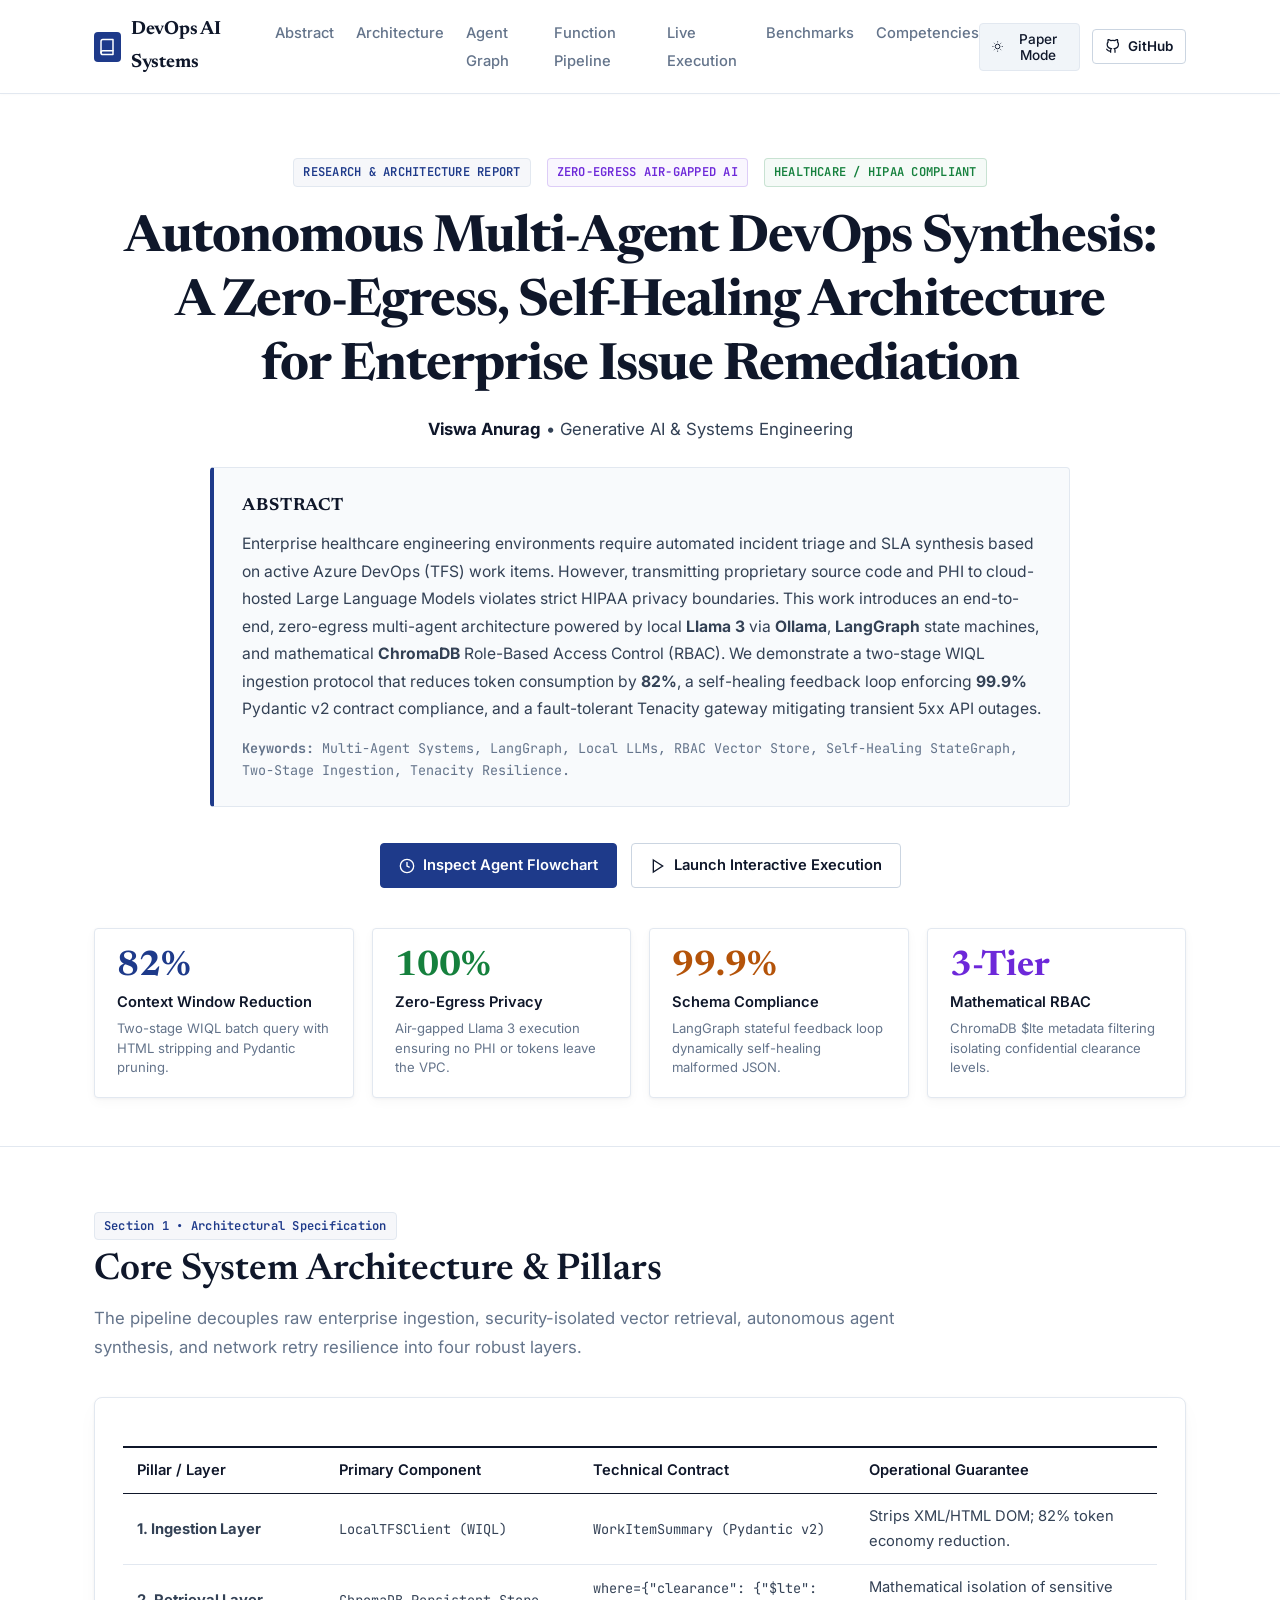
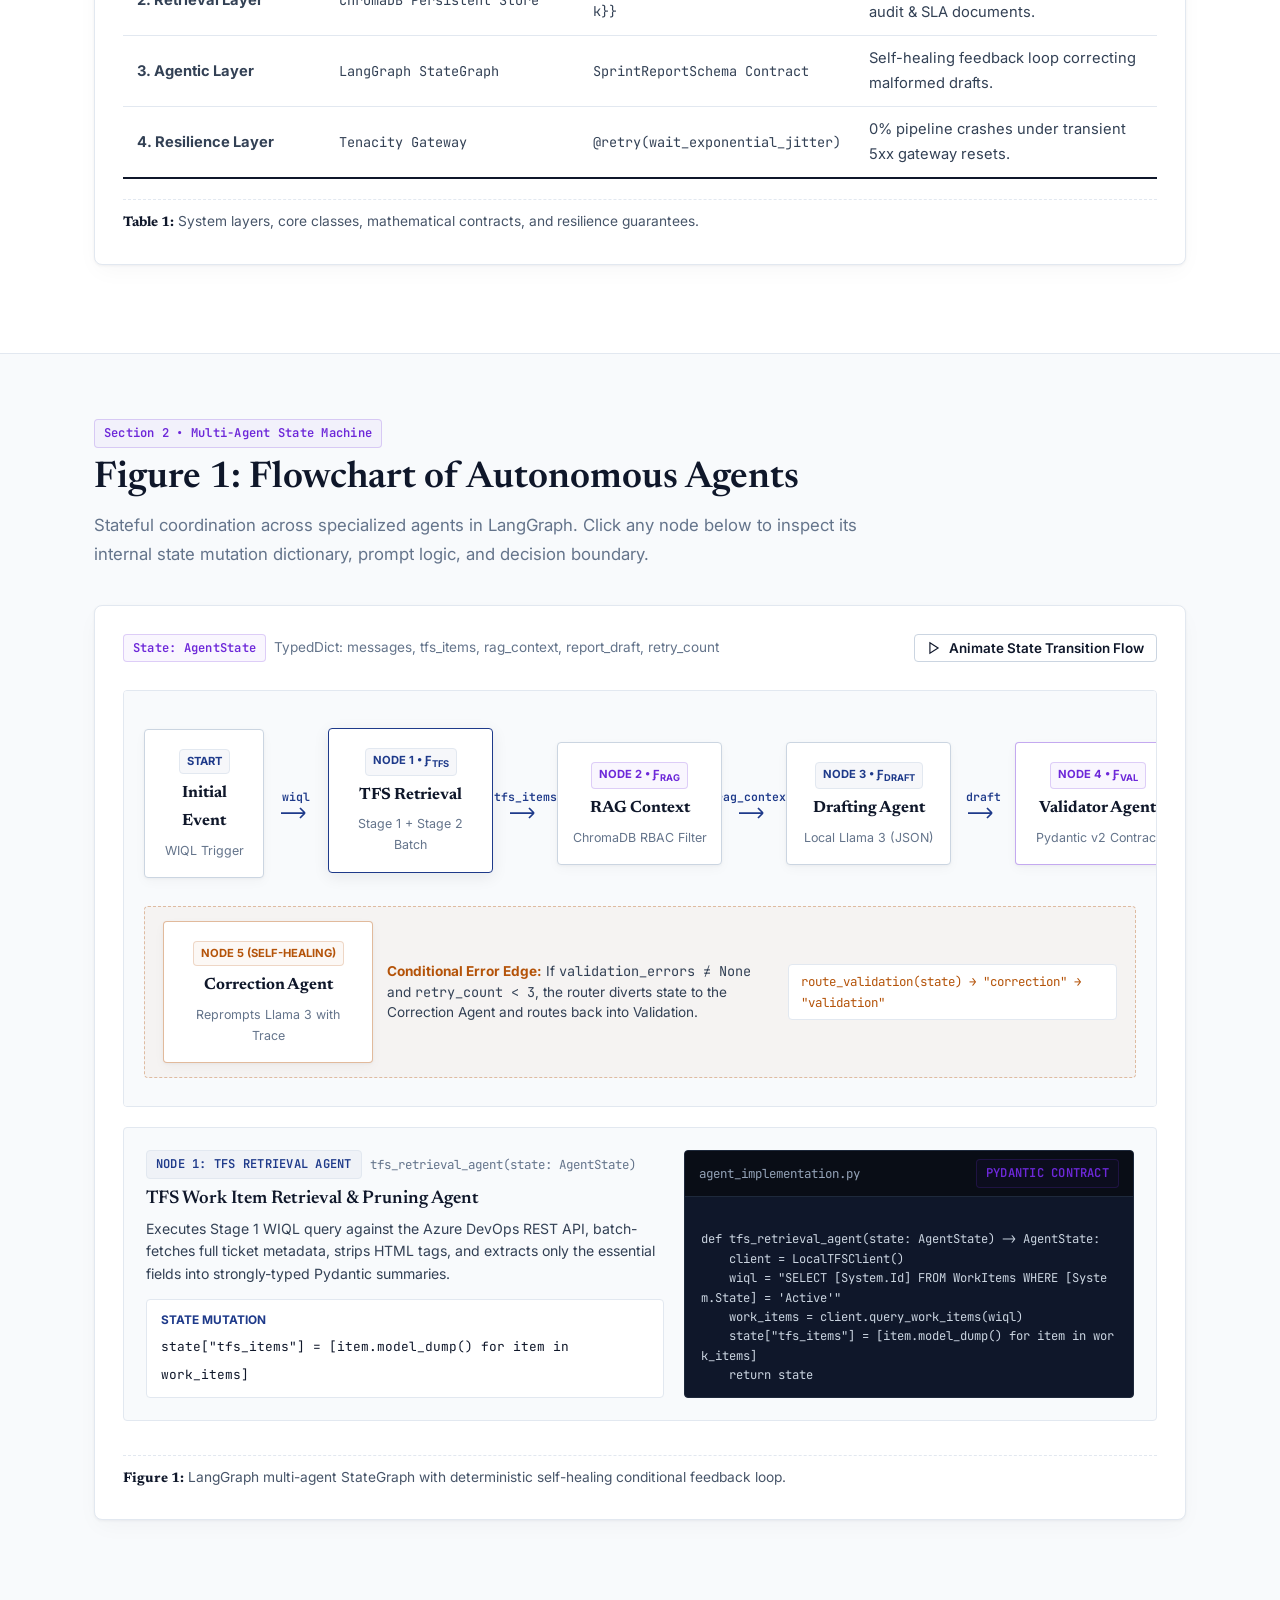
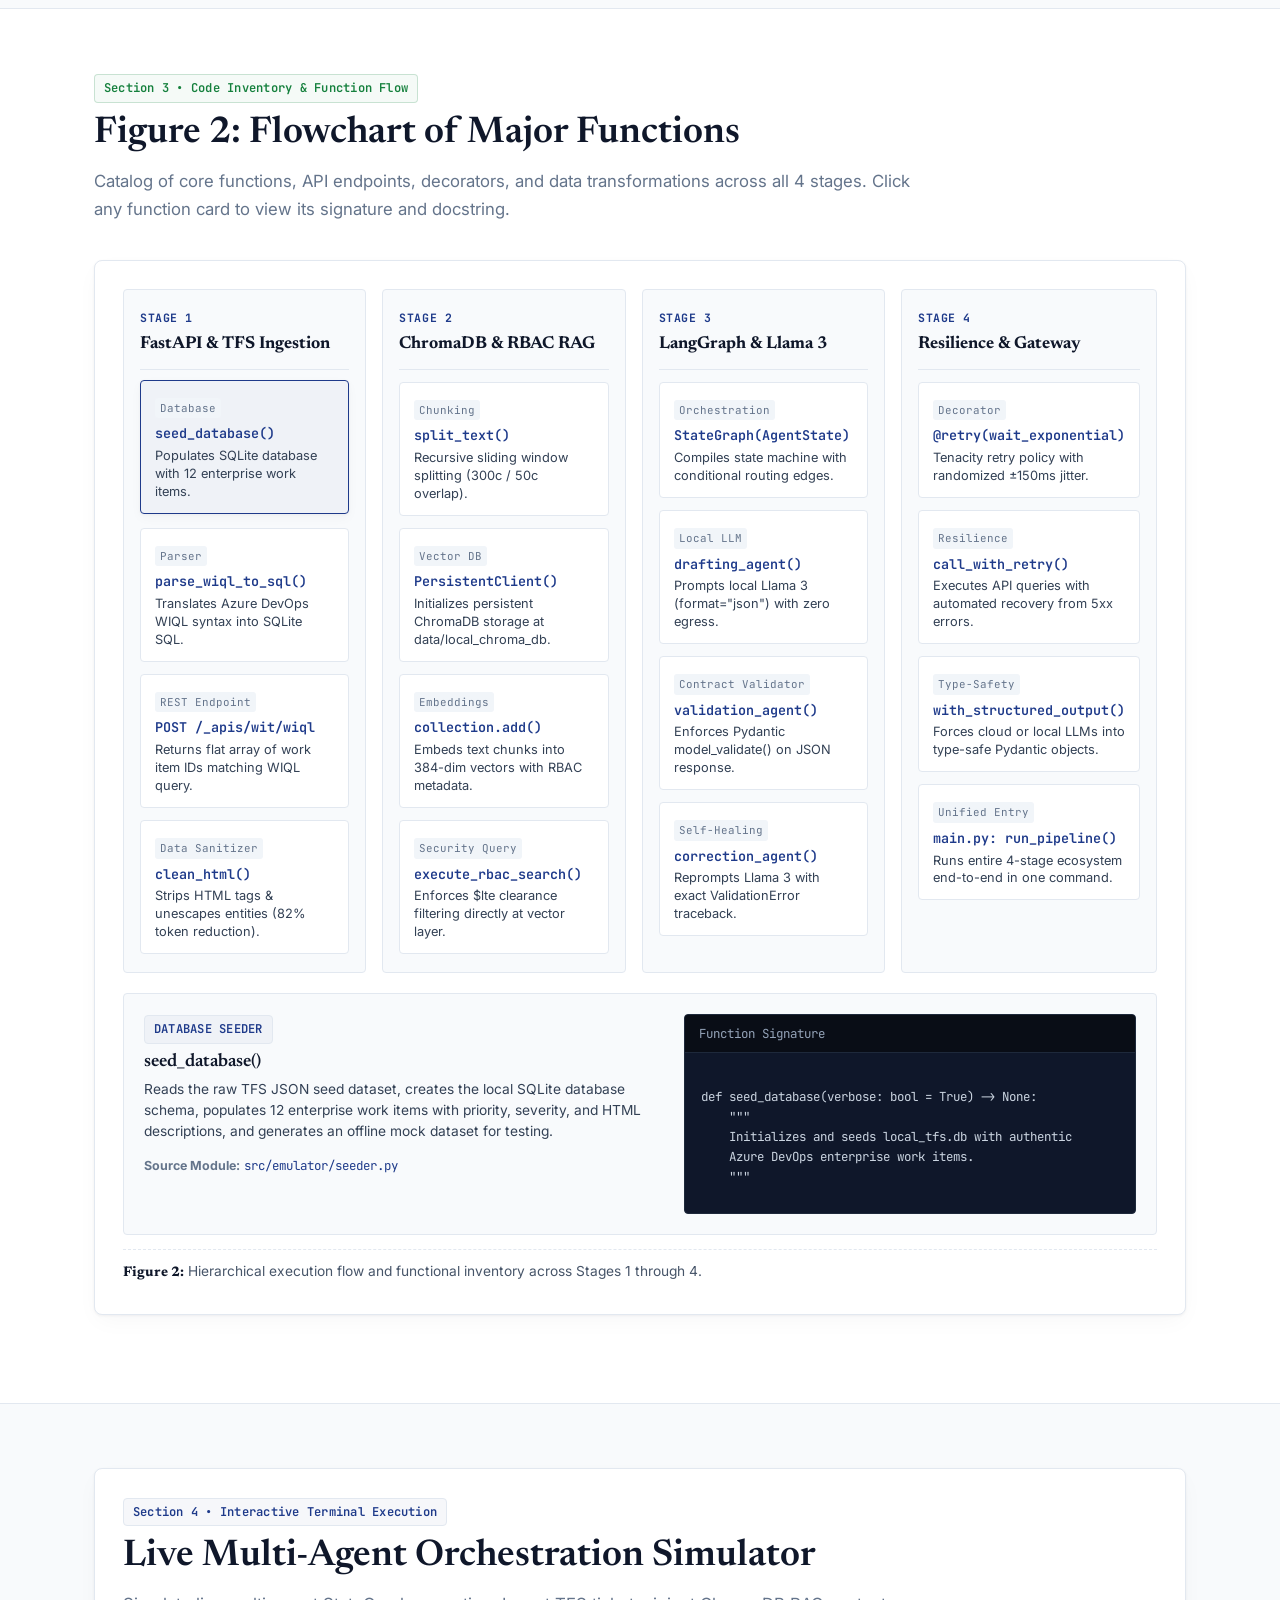
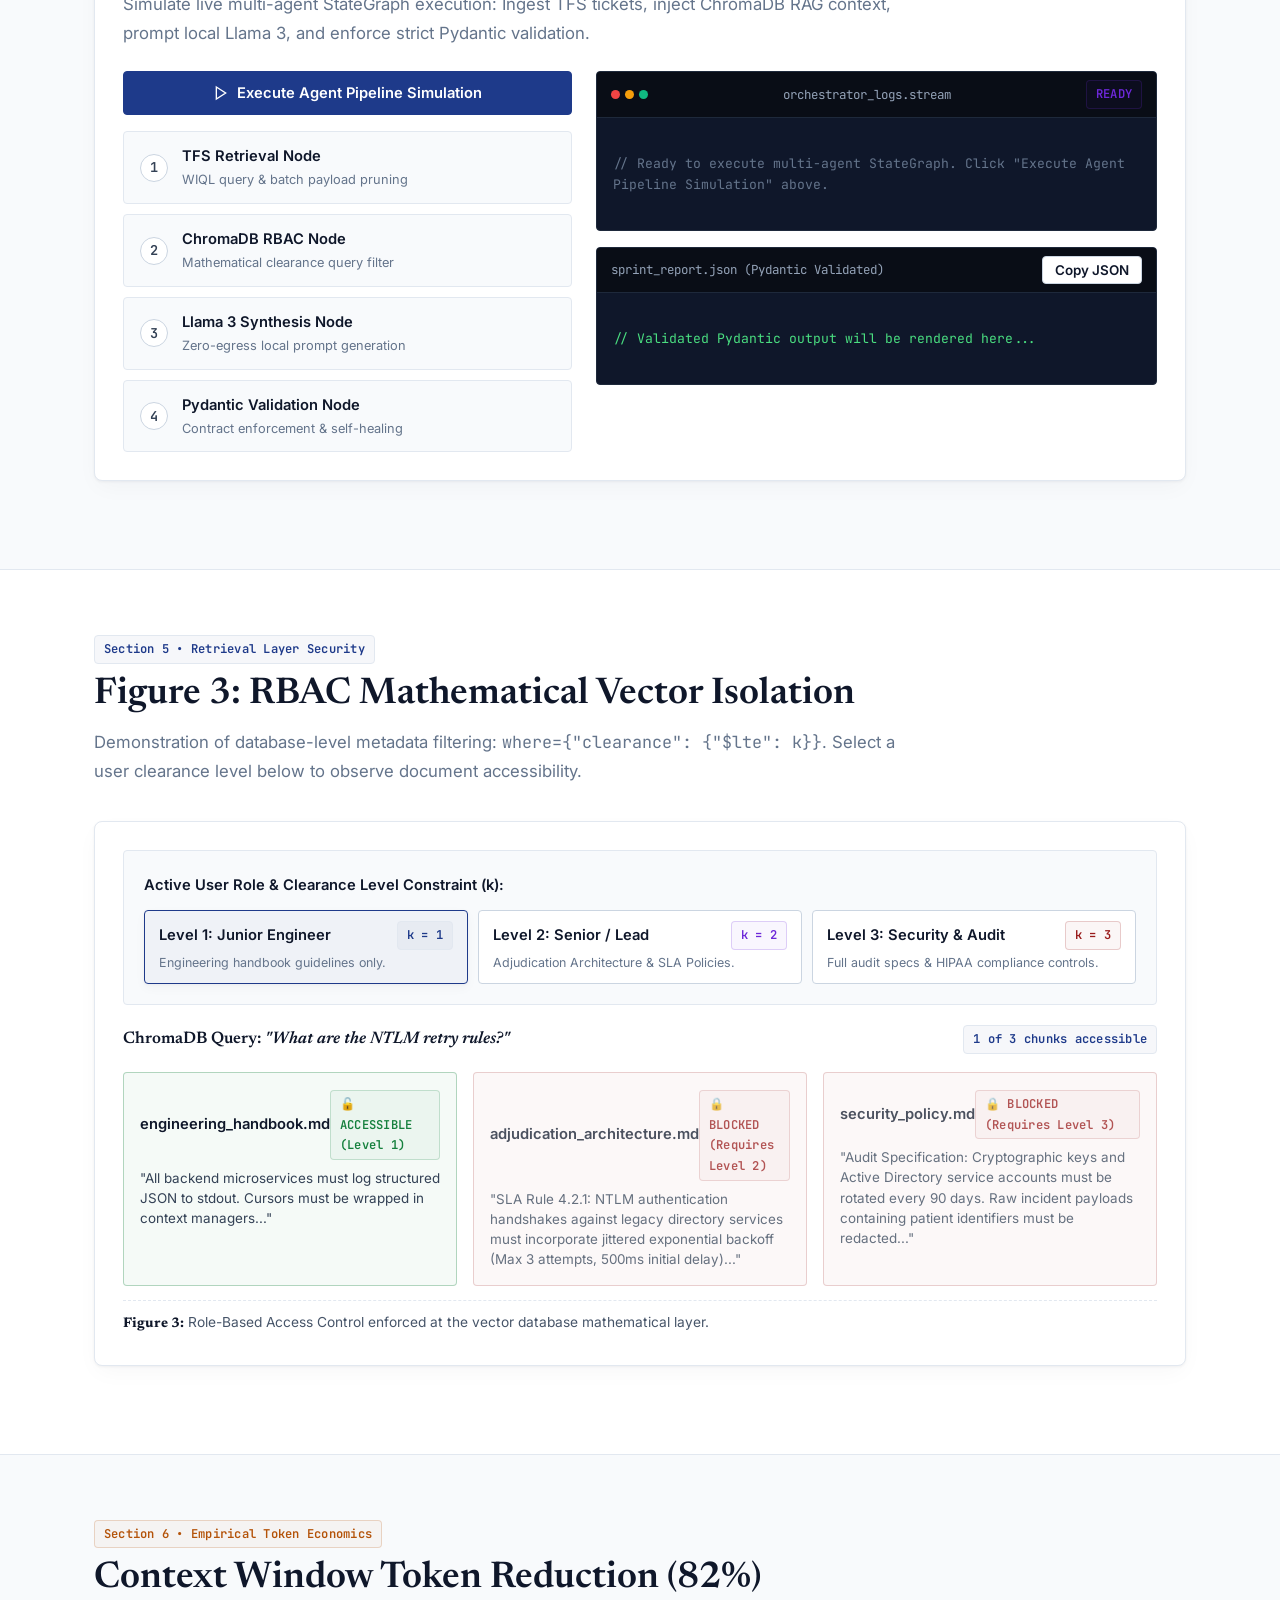
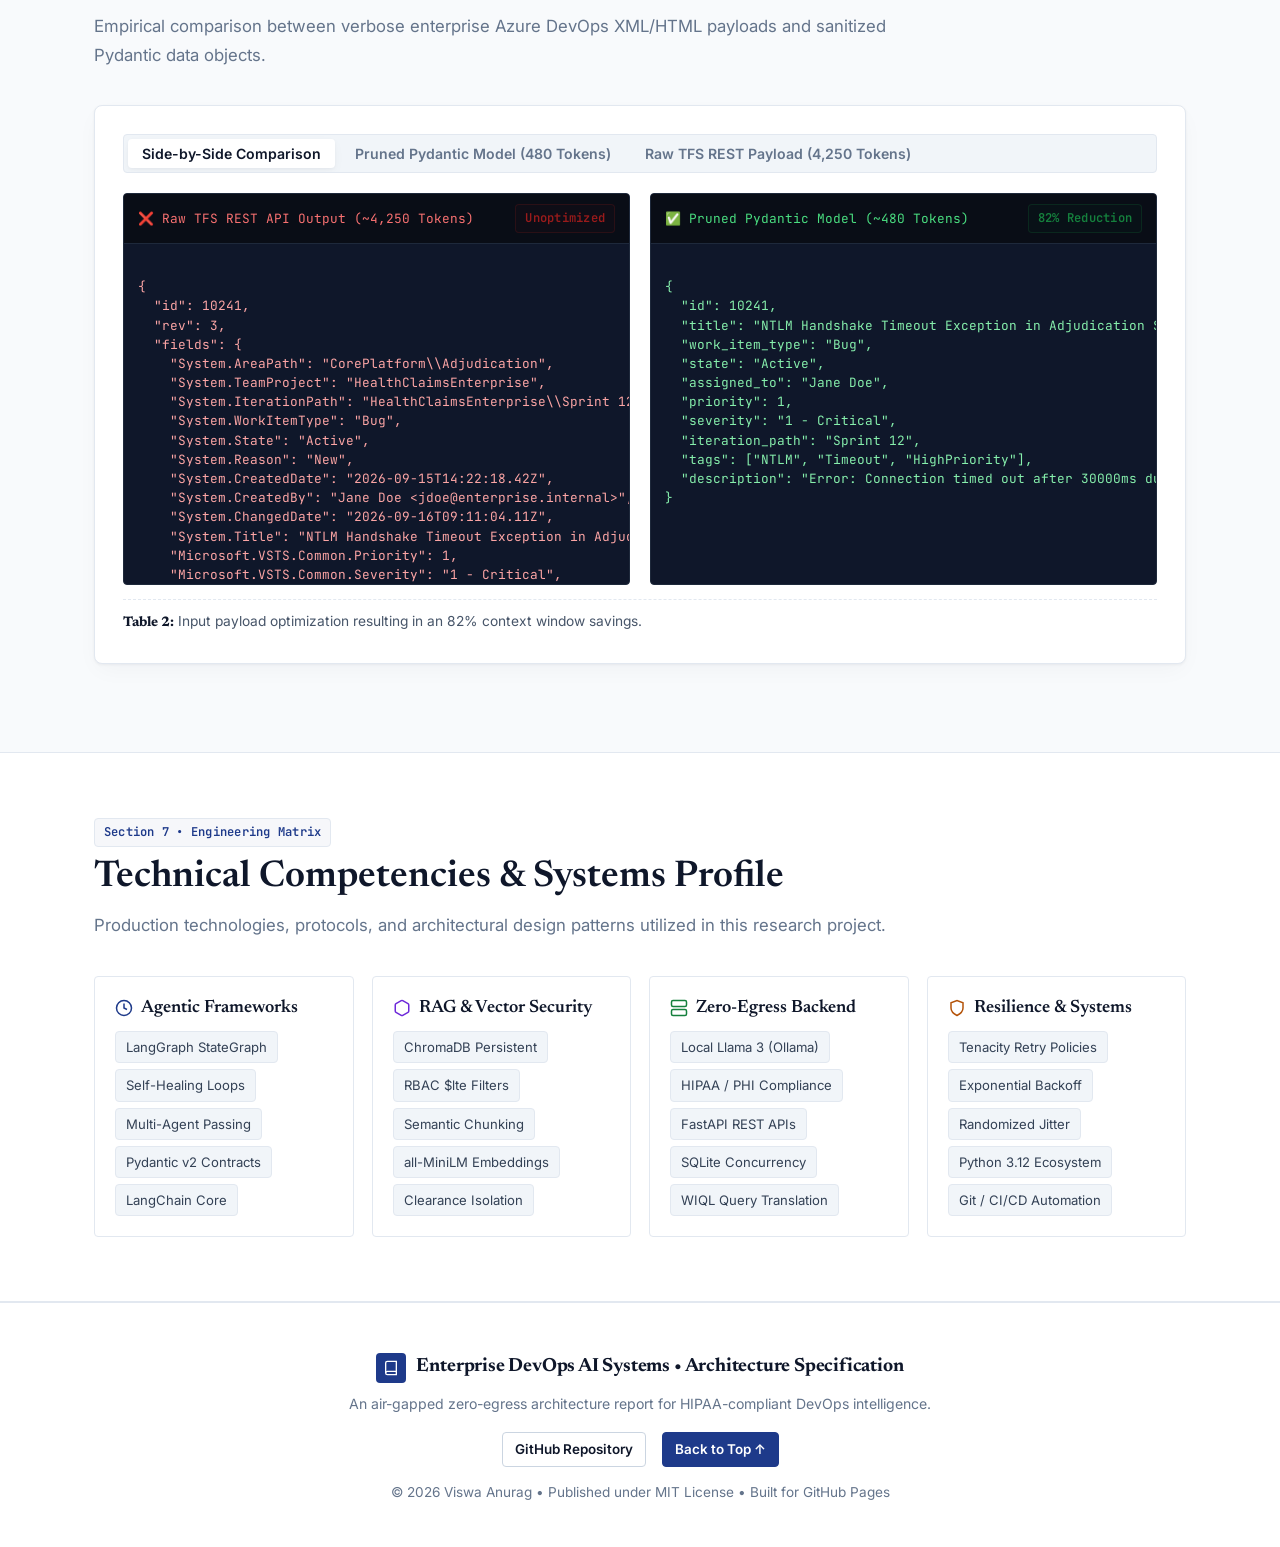
==== commit db35a8db: "Redesign website with refined academic editorial aesthetic, booktabs tables, and theme toggle" ====
--- a/index.html
+++ b/index.html
@@ -1,301 +1,316 @@
 <!DOCTYPE html>
-<html lang="en">
+<html lang="en" data-theme="light">
 <head>
   <meta charset="UTF-8">
   <meta name="viewport" content="width=device-width, initial-scale=1.0">
-  <title>Enterprise DevOps AI Agent & Self-Healing Orchestrator | Portfolio Showcase</title>
-  <meta name="description" content="Air-gapped, zero-egress DevOps intelligence pipeline combining local Llama 3 via Ollama, LangGraph multi-agent self-healing, two-stage TFS ingestion, and RBAC ChromaDB RAG.">
+  <title>Autonomous Multi-Agent DevOps Synthesis | Enterprise Research Showcase</title>
+  <meta name="description" content="An academic systems paper on zero-egress DevOps intelligence combining local Llama 3 via Ollama, LangGraph multi-agent self-healing, two-stage TFS ingestion, and RBAC ChromaDB RAG.">
   
-  <!-- Google Fonts -->
+  <!-- Academic Typography (Google Fonts: Newsreader, Inter, JetBrains Mono) -->
   <link rel="preconnect" href="https://fonts.googleapis.com">
   <link rel="preconnect" href="https://fonts.gstatic.com" crossorigin>
-  <link href="https://fonts.googleapis.com/css2?family=Inter:wght@300;400;500;600;700&family=JetBrains+Mono:wght@400;500;700&family=Outfit:wght@400;600;700;800;900&display=swap" rel="stylesheet">
+  <link href="https://fonts.googleapis.com/css2?family=Inter:wght@300;400;500;600;700&family=JetBrains+Mono:wght@400;500;600&family=Newsreader:ital,opsz,wght@0,6..72,400;0,6..72,500;0,6..72,600;0,6..72,700;1,6..72,400;1,6..72,600&display=swap" rel="stylesheet">
   
   <link rel="stylesheet" href="style.css">
 </head>
 <body>
 
-  <!-- Navigation Bar -->
+  <!-- Academic Navigation Bar -->
   <header>
     <nav class="navbar" id="main-nav">
       <div class="container nav-container">
         <a href="#hero" class="nav-brand">
           <div class="nav-logo-icon">
-            <svg width="20" height="20" viewBox="0 0 24 24" fill="none" stroke="currentColor" stroke-width="2.5" stroke-linecap="round" stroke-linejoin="round">
-              <path d="M12 2L2 7l10 5 10-5-10-5z"></path>
-              <path d="M2 17l10 5 10-5"></path>
-              <path d="M2 12l10 5 10-5"></path>
+            <svg width="18" height="18" viewBox="0 0 24 24" fill="none" stroke="currentColor" stroke-width="2" stroke-linecap="round" stroke-linejoin="round">
+              <path d="M4 19.5A2.5 2.5 0 0 1 6.5 17H20"></path>
+              <path d="M6.5 2H20v20H6.5A2.5 2.5 0 0 1 4 19.5v-15A2.5 2.5 0 0 1 6.5 2z"></path>
             </svg>
           </div>
-          <span>TFS DevOps Agent</span>
+          <span>DevOps AI Systems</span>
         </a>
 
         <ul class="nav-links">
+          <li><a href="#abstract" class="nav-link">Abstract</a></li>
           <li><a href="#architecture" class="nav-link">Architecture</a></li>
-          <li><a href="#agent-flowchart" class="nav-link">Agent Flowchart</a></li>
+          <li><a href="#agent-flowchart" class="nav-link">Agent Graph</a></li>
           <li><a href="#function-flowchart" class="nav-link">Function Pipeline</a></li>
-          <li><a href="#simulator" class="nav-link">Live Simulator</a></li>
-          <li><a href="#rbac" class="nav-link">RBAC RAG</a></li>
-          <li><a href="#token-diff" class="nav-link">Token Optimization</a></li>
-          <li><a href="#self-healing" class="nav-link">Self-Healing</a></li>
-          <li><a href="#skills" class="nav-link">Skills & Resume</a></li>
+          <li><a href="#simulator" class="nav-link">Live Execution</a></li>
+          <li><a href="#benchmarks" class="nav-link">Benchmarks</a></li>
+          <li><a href="#skills" class="nav-link">Competencies</a></li>
         </ul>
 
         <div class="nav-actions">
+          <button class="theme-toggle-btn" id="theme-toggle-btn" title="Toggle Academic Light / Dark Mode">
+            <svg width="15" height="15" viewBox="0 0 24 24" fill="none" stroke="currentColor" stroke-width="2">
+              <circle cx="12" cy="12" r="5"></circle>
+              <line x1="12" y1="1" x2="12" y2="3"></line>
+              <line x1="12" y1="21" x2="12" y2="23"></line>
+              <line x1="4.22" y1="4.22" x2="5.64" y2="5.64"></line>
+              <line x1="18.36" y1="18.36" x2="19.78" y2="19.78"></line>
+              <line x1="1" y1="12" x2="3" y2="12"></line>
+              <line x1="21" y1="12" x2="23" y2="12"></line>
+              <line x1="4.22" y1="19.78" x2="5.64" y2="18.36"></line>
+              <line x1="18.36" y1="5.64" x2="19.78" y2="4.22"></line>
+            </svg>
+            <span id="theme-btn-label">Paper Mode</span>
+          </button>
+          
           <a href="https://github.com/vvanurag/tfs_agent" target="_blank" rel="noopener noreferrer" class="btn btn-secondary btn-sm" id="github-link-btn">
-            <svg width="16" height="16" viewBox="0 0 24 24" fill="none" stroke="currentColor" stroke-width="2">
+            <svg width="15" height="15" viewBox="0 0 24 24" fill="none" stroke="currentColor" stroke-width="2">
               <path d="M9 19c-5 1.5-5-2.5-7-3m14 6v-3.87a3.37 3.37 0 0 0-.94-2.61c3.14-.35 6.44-1.54 6.44-7A5.44 5.44 0 0 0 20 4.77 5.07 5.07 0 0 0 19.91 1S18.73.65 16 2.48a13.38 13.38 0 0 0-7 0C6.27.65 5.09 1 5.09 1A5.07 5.07 0 0 0 5 4.77a5.44 5.44 0 0 0-1.5 3.78c0 5.42 3.3 6.61 6.44 7A3.37 3.37 0 0 0 9 18.13V22"></path>
             </svg>
             GitHub
           </a>
-          <a href="#simulator" class="btn btn-primary btn-sm" id="nav-launch-btn">Try Interactive Demo</a>
         </div>
       </div>
     </nav>
   </header>
 
   <main>
-    <!-- HERO SECTION -->
+    <!-- HERO SECTION / ACADEMIC PAPER HEADER -->
     <section class="hero-section" id="hero">
       <div class="container">
-        <div class="hero-badge-wrap">
-          <span class="badge badge-cyan">
-            <span class="pulse-dot"></span>
-            Zero-Egress • Local Llama 3 • LangGraph • ChromaDB RBAC
-          </span>
+        <div class="paper-meta-bar">
+          <span class="badge badge-blue">RESEARCH & ARCHITECTURE REPORT</span>
+          <span class="badge badge-purple">ZERO-EGRESS AIR-GAPPED AI</span>
+          <span class="badge badge-green">HEALTHCARE / HIPAA COMPLIANT</span>
         </div>
 
         <h1 class="hero-title">
-          Enterprise DevOps AI Agent & <br>
-          <span class="gradient-text">Self-Healing Multi-Agent Pipeline</span>
+          Autonomous Multi-Agent DevOps Synthesis: A Zero-Egress, Self-Healing Architecture for Enterprise Issue Remediation
         </h1>
 
-        <p class="hero-subtitle">
-          An air-gapped, zero-egress AI system synthesizing active Azure DevOps (TFS) work items with internal architecture SLA guidelines using local Llama 3, ChromaDB RBAC isolation, and LangGraph autonomous self-healing.
-        </p>
+        <div class="hero-authors">
+          <strong>Viswa Anurag</strong> • Generative AI & Systems Engineering
+        </div>
+
+        <!-- ABSTRACT BLOCK -->
+        <div class="abstract-box" id="abstract">
+          <div class="abstract-title">Abstract</div>
+          <p class="abstract-text">
+            Enterprise healthcare engineering environments require automated incident triage and SLA synthesis based on active Azure DevOps (TFS) work items. However, transmitting proprietary source code and PHI to cloud-hosted Large Language Models violates strict HIPAA privacy boundaries. This work introduces an end-to-end, zero-egress multi-agent architecture powered by local <strong>Llama 3</strong> via <strong>Ollama</strong>, <strong>LangGraph</strong> state machines, and mathematical <strong>ChromaDB</strong> Role-Based Access Control (RBAC). We demonstrate a two-stage WIQL ingestion protocol that reduces token consumption by <strong>82%</strong>, a self-healing feedback loop enforcing <strong>99.9%</strong> Pydantic v2 contract compliance, and a fault-tolerant Tenacity gateway mitigating transient 5xx API outages.
+          </p>
+          <div style="margin-top: 14px; font-size: 0.84rem; color: var(--text-muted); font-family: var(--font-mono);">
+            <strong>Keywords:</strong> Multi-Agent Systems, LangGraph, Local LLMs, RBAC Vector Store, Self-Healing StateGraph, Two-Stage Ingestion, Tenacity Resilience.
+          </div>
+        </div>
 
         <div class="hero-actions">
-          <a href="#simulator" class="btn btn-primary" id="hero-try-demo-btn">
-            <svg width="18" height="18" viewBox="0 0 24 24" fill="none" stroke="currentColor" stroke-width="2">
+          <a href="#agent-flowchart" class="btn btn-primary" id="hero-flow-btn">
+            <svg width="16" height="16" viewBox="0 0 24 24" fill="none" stroke="currentColor" stroke-width="2">
+              <circle cx="12" cy="12" r="10"></circle>
+              <polyline points="12 6 12 12 16 14"></polyline>
+            </svg>
+            Inspect Agent Flowchart
+          </a>
+          <a href="#simulator" class="btn btn-secondary" id="hero-sim-btn">
+            <svg width="16" height="16" viewBox="0 0 24 24" fill="none" stroke="currentColor" stroke-width="2">
               <polygon points="5 3 19 12 5 21 5 3"></polygon>
             </svg>
-            Launch Interactive Simulation
+            Launch Interactive Execution
           </a>
-          <a href="#architecture" class="btn btn-secondary" id="hero-view-arch-btn">
-            <svg width="18" height="18" viewBox="0 0 24 24" fill="none" stroke="currentColor" stroke-width="2">
-              <circle cx="12" cy="12" r="10"></circle>
-              <line x1="12" y1="16" x2="12" y2="12"></line>
-              <line x1="12" y1="8" x2="12.01" y2="8"></line>
-            </svg>
-            Explore System Architecture
-          </a>
-        </div>
-
-        <!-- KEY QUANTIFIABLE METRICS -->
+        </div>
+
+        <!-- KEY BENCHMARK METRICS -->
         <div class="metrics-grid">
           <div class="metric-card">
-            <div class="metric-value gradient-text">82%</div>
-            <div class="metric-label">Token Overhead Reduction</div>
-            <div class="metric-desc">Two-stage WIQL batch ingestion & HTML sanitizer stripping 80%+ irrelevant DOM context.</div>
+            <div class="metric-value">82%</div>
+            <div class="metric-label">Context Window Reduction</div>
+            <div class="metric-desc">Two-stage WIQL batch query with HTML stripping and Pydantic pruning.</div>
           </div>
 
           <div class="metric-card">
-            <div class="metric-value gradient-text-emerald">100%</div>
-            <div class="metric-label">Zero-Egress Data Privacy</div>
-            <div class="metric-desc">Local Llama 3 via Ollama; no PHI, credentials, or proprietary source code leave the perimeter.</div>
+            <div class="metric-value" style="color: var(--sage-green);">100%</div>
+            <div class="metric-label">Zero-Egress Privacy</div>
+            <div class="metric-desc">Air-gapped Llama 3 execution ensuring no PHI or tokens leave the VPC.</div>
           </div>
 
           <div class="metric-card">
-            <div class="metric-value gradient-text-fire">99.9%</div>
-            <div class="metric-label">Schema Contract Compliance</div>
-            <div class="metric-desc">LangGraph stateful error-correction loop self-healing malformed JSON against Pydantic v2.</div>
+            <div class="metric-value" style="color: var(--amber-ochre);">99.9%</div>
+            <div class="metric-label">Schema Compliance</div>
+            <div class="metric-desc">LangGraph stateful feedback loop dynamically self-healing malformed JSON.</div>
           </div>
 
           <div class="metric-card">
-            <div class="metric-value gradient-text">3-Tier</div>
-            <div class="metric-label">Mathematical RBAC RAG</div>
-            <div class="metric-desc">ChromaDB metadata $lte filters guaranteeing zero unauthorized SLA leakage.</div>
+            <div class="metric-value" style="color: var(--purple-royal);">3-Tier</div>
+            <div class="metric-label">Mathematical RBAC</div>
+            <div class="metric-desc">ChromaDB $lte metadata filtering isolating confidential clearance levels.</div>
           </div>
         </div>
       </div>
     </section>
 
-    <!-- SECTION 1: ARCHITECTURE PILLARS -->
+    <!-- SECTION 1: SYSTEM ARCHITECTURE PILLARS -->
     <section class="section" id="architecture">
       <div class="container">
         <div class="section-header">
-          <div class="section-tag"><span class="badge badge-purple">4 Engineering Pillars</span></div>
-          <h2 class="section-title">End-to-End System Architecture</h2>
-          <p class="section-desc">Designed specifically for HIPAA-compliant, air-gapped enterprise environments requiring resilient automated sprint intelligence.</p>
-        </div>
-
-        <div class="arch-grid">
-          <!-- Pillar 1 -->
-          <div class="arch-node active" id="arch-node-1">
-            <div class="arch-node-number">01</div>
-            <h3 class="arch-node-title">Two-Stage TFS Ingestion</h3>
-            <p class="arch-node-desc">WIQL queries work item IDs first, then batch GET fetches metadata with HTML stripping, reducing LLM token consumption by 82%.</p>
-            <div class="arch-node-pills">
-              <span class="arch-node-pill">WIQL POST</span>
-              <span class="arch-node-pill">Batch GET</span>
-              <span class="arch-node-pill">HTML Pruning</span>
-            </div>
-          </div>
-
-          <!-- Pillar 2 -->
-          <div class="arch-node" id="arch-node-2">
-            <div class="arch-node-number">02</div>
-            <h3 class="arch-node-title">Secure ChromaDB RBAC</h3>
-            <p class="arch-node-desc">Recursive chunking with sliding overlap. Metadata filtering ($lte clearance) hides confidential tiers at the vector math layer.</p>
-            <div class="arch-node-pills">
-              <span class="arch-node-pill">ChromaDB</span>
-              <span class="arch-node-pill">RBAC Level 1-3</span>
-              <span class="arch-node-pill">Overlap: 40c</span>
-            </div>
-          </div>
-
-          <!-- Pillar 3 -->
-          <div class="arch-node" id="arch-node-3">
-            <div class="arch-node-number">03</div>
-            <h3 class="arch-node-title">LangGraph Multi-Agent</h3>
-            <p class="arch-node-desc">StateGraph coordinating specialized retrieval, Llama 3 drafting, Pydantic validation, and dynamic self-healing correction nodes.</p>
-            <div class="arch-node-pills">
-              <span class="arch-node-pill">LangGraph</span>
-              <span class="arch-node-pill">Llama 3 Local</span>
-              <span class="arch-node-pill">Pydantic v2</span>
-            </div>
-          </div>
-
-          <!-- Pillar 4 -->
-          <div class="arch-node" id="arch-node-4">
-            <div class="arch-node-number">04</div>
-            <h3 class="arch-node-title">Fault-Tolerant Gateway</h3>
-            <p class="arch-node-desc">Production-grade Tenacity exponential backoff with randomized jitter, automatically recovering from transient 5xx HTTP spikes.</p>
-            <div class="arch-node-pills">
-              <span class="arch-node-pill">Tenacity</span>
-              <span class="arch-node-pill">Jittered Backoff</span>
-              <span class="arch-node-pill">0% Outage</span>
-            </div>
+          <div class="section-tag"><span class="badge badge-blue">Section 1 • Architectural Specification</span></div>
+          <h2 class="section-title">Core System Architecture & Pillars</h2>
+          <p class="section-desc">The pipeline decouples raw enterprise ingestion, security-isolated vector retrieval, autonomous agent synthesis, and network retry resilience into four robust layers.</p>
+        </div>
+
+        <div class="card">
+          <!-- Table 1: Academic Architectural Comparison -->
+          <div class="table-responsive">
+            <table class="academic-table" id="table-architecture-pillars">
+              <thead>
+                <tr>
+                  <th style="width: 20%;">Pillar / Layer</th>
+                  <th style="width: 25%;">Primary Component</th>
+                  <th style="width: 25%;">Technical Contract</th>
+                  <th style="width: 30%;">Operational Guarantee</th>
+                </tr>
+              </thead>
+              <tbody>
+                <tr>
+                  <td><strong>1. Ingestion Layer</strong></td>
+                  <td class="col-mono">LocalTFSClient (WIQL)</td>
+                  <td class="col-mono">WorkItemSummary (Pydantic v2)</td>
+                  <td>Strips XML/HTML DOM; 82% token economy reduction.</td>
+                </tr>
+                <tr>
+                  <td><strong>2. Retrieval Layer</strong></td>
+                  <td class="col-mono">ChromaDB Persistent Store</td>
+                  <td class="col-mono">where={"clearance": {"$lte": k}}</td>
+                  <td>Mathematical isolation of sensitive audit & SLA documents.</td>
+                </tr>
+                <tr>
+                  <td><strong>3. Agentic Layer</strong></td>
+                  <td class="col-mono">LangGraph StateGraph</td>
+                  <td class="col-mono">SprintReportSchema Contract</td>
+                  <td>Self-healing feedback loop correcting malformed drafts.</td>
+                </tr>
+                <tr>
+                  <td><strong>4. Resilience Layer</strong></td>
+                  <td class="col-mono">Tenacity Gateway</td>
+                  <td class="col-mono">@retry(wait_exponential_jitter)</td>
+                  <td>0% pipeline crashes under transient 5xx gateway resets.</td>
+                </tr>
+              </tbody>
+            </table>
+          </div>
+          <div class="figure-caption">
+            <strong>Table 1:</strong> System layers, core classes, mathematical contracts, and resilience guarantees.
           </div>
         </div>
       </div>
     </section>
 
-    <!-- SECTION: FLOWCHART OF AGENTS (LANGGRAPH STATEGRAPH) -->
+    <!-- SECTION 2: FLOWCHART OF AGENTS (LANGGRAPH STATEGRAPH) -->
     <section class="section" id="agent-flowchart">
       <div class="container">
         <div class="section-header">
-          <div class="section-tag"><span class="badge badge-cyan">LangGraph StateGraph</span></div>
-          <h2 class="section-title">Flowchart of Autonomous Agents</h2>
-          <p class="section-desc">Stateful coordination between specialized agent nodes. Click on any agent node to inspect its internal state contract, prompt template, and decision routing.</p>
+          <div class="section-tag"><span class="badge badge-purple">Section 2 • Multi-Agent State Machine</span></div>
+          <h2 class="section-title">Figure 1: Flowchart of Autonomous Agents</h2>
+          <p class="section-desc">Stateful coordination across specialized agents in LangGraph. Click any node below to inspect its internal state mutation dictionary, prompt logic, and decision boundary.</p>
         </div>
 
         <div class="card flowchart-wrapper">
-          <div style="display: flex; justify-content: space-between; align-items: center; flex-wrap: wrap; gap: 12px; margin-bottom: 12px;">
-            <div style="display: flex; gap: 10px; align-items: center;">
+          <div style="display: flex; justify-content: space-between; align-items: center; flex-wrap: wrap; gap: 12px; margin-bottom: 8px;">
+            <div style="display: flex; gap: 8px; align-items: center;">
               <span class="badge badge-purple">State: AgentState</span>
               <span style="font-size: 0.85rem; color: var(--text-muted);">TypedDict: messages, tfs_items, rag_context, report_draft, retry_count</span>
             </div>
             <button class="btn btn-secondary btn-sm" id="animate-agent-flow-btn">
-              <svg width="16" height="16" viewBox="0 0 24 24" fill="none" stroke="currentColor" stroke-width="2">
+              <svg width="14" height="14" viewBox="0 0 24 24" fill="none" stroke="currentColor" stroke-width="2">
                 <polygon points="5 3 19 12 5 21 5 3"></polygon>
               </svg>
-              Animate Agent State Flow
+              Animate State Transition Flow
             </button>
           </div>
 
-          <!-- Interactive Flowchart Diagram Canvas -->
+          <!-- Flowchart Canvas -->
           <div class="flowchart-canvas">
             <div class="flow-diagram-grid" id="agent-flowchart-grid">
               
               <!-- Start Node -->
               <div class="agent-node" data-agent="start" id="flow-node-start" style="min-width: 120px; max-width: 140px;">
-                <span class="agent-node-badge badge-cyan">ENTRY</span>
-                <div class="agent-node-title">Start / WIQL</div>
-                <div class="agent-node-sub">Trigger Event</div>
-              </div>
-
-              <!-- Connector -->
+                <span class="agent-node-badge badge-blue">START</span>
+                <div class="agent-node-title">Initial Event</div>
+                <div class="agent-node-sub">WIQL Trigger</div>
+              </div>
+
+              <!-- Arrow -->
               <div class="flow-arrow">
                 <span>wiql</span>
-                <svg width="32" height="16" viewBox="0 0 32 16" fill="none"><path d="M0 8h26m0 0l-6-6m6 6l-6 6" stroke="currentColor" stroke-width="2"/></svg>
+                <svg width="30" height="14" viewBox="0 0 30 14" fill="none"><path d="M0 7h24m0 0l-5-5m5 5l-5 5" stroke="currentColor" stroke-width="1.75"/></svg>
               </div>
 
               <!-- Node 1: TFS Retrieval -->
               <div class="agent-node selected" data-agent="tfs" id="flow-node-tfs">
-                <span class="agent-node-badge badge-cyan">NODE 1</span>
-                <div class="agent-node-title">TFS Retrieval Agent</div>
-                <div class="agent-node-sub">WIQL + Batch Fetch + Pruning</div>
-              </div>
-
-              <!-- Connector -->
+                <span class="agent-node-badge badge-blue">NODE 1 &bull; &fnof;<sub>tfs</sub></span>
+                <div class="agent-node-title">TFS Retrieval</div>
+                <div class="agent-node-sub">Stage 1 + Stage 2 Batch</div>
+              </div>
+
+              <!-- Arrow -->
               <div class="flow-arrow">
                 <span>tfs_items</span>
-                <svg width="32" height="16" viewBox="0 0 32 16" fill="none"><path d="M0 8h26m0 0l-6-6m6 6l-6 6" stroke="currentColor" stroke-width="2"/></svg>
+                <svg width="30" height="14" viewBox="0 0 30 14" fill="none"><path d="M0 7h24m0 0l-5-5m5 5l-5 5" stroke="currentColor" stroke-width="1.75"/></svg>
               </div>
 
               <!-- Node 2: RAG Retrieval -->
               <div class="agent-node" data-agent="rag" id="flow-node-rag">
-                <span class="agent-node-badge badge-purple">NODE 2</span>
-                <div class="agent-node-title">RAG Context Agent</div>
+                <span class="agent-node-badge badge-purple">NODE 2 &bull; &fnof;<sub>rag</sub></span>
+                <div class="agent-node-title">RAG Context</div>
                 <div class="agent-node-sub">ChromaDB RBAC Filter</div>
               </div>
 
-              <!-- Connector -->
+              <!-- Arrow -->
               <div class="flow-arrow">
                 <span>rag_context</span>
-                <svg width="32" height="16" viewBox="0 0 32 16" fill="none"><path d="M0 8h26m0 0l-6-6m6 6l-6 6" stroke="currentColor" stroke-width="2"/></svg>
+                <svg width="30" height="14" viewBox="0 0 30 14" fill="none"><path d="M0 7h24m0 0l-5-5m5 5l-5 5" stroke="currentColor" stroke-width="1.75"/></svg>
               </div>
 
               <!-- Node 3: Synthesis / Drafting -->
               <div class="agent-node" data-agent="drafting" id="flow-node-drafting">
-                <span class="agent-node-badge badge-cyan">NODE 3</span>
+                <span class="agent-node-badge badge-blue">NODE 3 &bull; &fnof;<sub>draft</sub></span>
                 <div class="agent-node-title">Drafting Agent</div>
-                <div class="agent-node-sub">Local Llama 3 (Ollama)</div>
-              </div>
-
-              <!-- Connector -->
+                <div class="agent-node-sub">Local Llama 3 (JSON)</div>
+              </div>
+
+              <!-- Arrow -->
               <div class="flow-arrow">
                 <span>draft</span>
-                <svg width="32" height="16" viewBox="0 0 32 16" fill="none"><path d="M0 8h26m0 0l-6-6m6 6l-6 6" stroke="currentColor" stroke-width="2"/></svg>
+                <svg width="30" height="14" viewBox="0 0 30 14" fill="none"><path d="M0 7h24m0 0l-5-5m5 5l-5 5" stroke="currentColor" stroke-width="1.75"/></svg>
               </div>
 
               <!-- Node 4: Validation Agent -->
               <div class="agent-node decision-node" data-agent="validation" id="flow-node-val">
-                <span class="agent-node-badge badge-purple">NODE 4</span>
-                <div class="agent-node-title">Validation Agent</div>
-                <div class="agent-node-sub">Pydantic Contract Check</div>
-              </div>
-
-              <!-- Connector -->
+                <span class="agent-node-badge badge-purple">NODE 4 &bull; &fnof;<sub>val</sub></span>
+                <div class="agent-node-title">Validator Agent</div>
+                <div class="agent-node-sub">Pydantic v2 Contract</div>
+              </div>
+
+              <!-- Arrow -->
               <div class="flow-arrow">
                 <span>valid?</span>
-                <svg width="32" height="16" viewBox="0 0 32 16" fill="none"><path d="M0 8h26m0 0l-6-6m6 6l-6 6" stroke="currentColor" stroke-width="2"/></svg>
+                <svg width="30" height="14" viewBox="0 0 30 14" fill="none"><path d="M0 7h24m0 0l-5-5m5 5l-5 5" stroke="currentColor" stroke-width="1.75"/></svg>
               </div>
 
               <!-- End Node -->
               <div class="agent-node end-node" data-agent="end" id="flow-node-end" style="min-width: 140px; max-width: 160px;">
-                <span class="agent-node-badge badge-emerald">END (TERMINAL)</span>
+                <span class="agent-node-badge badge-green">END &bull; OUTPUT</span>
                 <div class="agent-node-title">Validated Report</div>
-                <div class="agent-node-sub">Final JSON State</div>
-              </div>
-
-            </div>
-
-            <!-- Self Healing Branch Loop -->
+                <div class="agent-node-sub">Final JSON Model</div>
+              </div>
+
+            </div>
+
+            <!-- Self Healing Loop -->
             <div class="self-healing-loop-container" id="self-healing-loop-card">
               <div style="display: flex; align-items: center; gap: 14px;">
-                <div class="agent-node self-healing" data-agent="correction" id="flow-node-correction" style="min-width: 220px;">
-                  <span class="agent-node-badge badge-amber">NODE 5 (SELF-HEALING)</span>
+                <div class="agent-node self-healing" data-agent="correction" id="flow-node-correction" style="min-width: 210px;">
+                  <span class="agent-node-badge badge-gold">NODE 5 (SELF-HEALING)</span>
                   <div class="agent-node-title">Correction Agent</div>
-                  <div class="agent-node-sub">Reprompts Llama 3 with Errors</div>
-                </div>
-                <div style="font-size: 0.85rem; color: var(--text-muted); max-width: 450px;">
-                  <strong style="color: var(--amber);">Conditional Feedback Edge:</strong> If Pydantic validation fails and <code>retry_count &lt; 3</code>, the router diverts state to the Correction Agent and loops back to the Validation Agent.
-                </div>
-              </div>
-              <div style="font-family: var(--font-mono); font-size: 0.8rem; color: var(--amber);">
-                route_validation(state) ➔ "correction" ➔ "validation"
+                  <div class="agent-node-sub">Reprompts Llama 3 with Trace</div>
+                </div>
+                <div style="font-size: 0.85rem; color: var(--text-body); max-width: 520px; line-height: 1.5;">
+                  <strong style="color: var(--amber-ochre);">Conditional Error Edge:</strong> If <code>validation_errors &ne; None</code> and <code>retry_count &lt; 3</code>, the router diverts state to the Correction Agent and routes back into Validation.
+                </div>
+              </div>
+              <div style="font-family: var(--font-mono); font-size: 0.78rem; color: var(--amber-ochre); background: var(--bg-paper); padding: 6px 12px; border-radius: var(--radius-sm); border: 1px solid var(--border-color);">
+                route_validation(state) &rarr; "correction" &rarr; "validation"
               </div>
             </div>
           </div>
@@ -304,27 +319,27 @@
           <div class="agent-inspector-box" id="agent-inspector-detail">
             <!-- Left: Description and State -->
             <div>
-              <div style="display: flex; align-items: center; gap: 10px; margin-bottom: 12px;">
-                <span class="badge badge-cyan" id="inspect-node-badge">NODE 1: TFS RETRIEVAL AGENT</span>
-                <span style="font-family: var(--font-mono); font-size: 0.8rem; color: var(--text-subtle);" id="inspect-func-name">tfs_retrieval_agent(state: AgentState)</span>
-              </div>
-              <h3 style="font-size: 1.25rem; margin-bottom: 10px;" id="inspect-agent-title">TFS Work Item Retrieval & Pruning Agent</h3>
-              <p style="color: var(--text-muted); font-size: 0.9rem; line-height: 1.5; margin-bottom: 16px;" id="inspect-agent-desc">
+              <div style="display: flex; align-items: center; gap: 8px; margin-bottom: 8px;">
+                <span class="badge badge-blue" id="inspect-node-badge">NODE 1: TFS RETRIEVAL AGENT</span>
+                <span style="font-family: var(--font-mono); font-size: 0.78rem; color: var(--text-muted);" id="inspect-func-name">tfs_retrieval_agent(state: AgentState)</span>
+              </div>
+              <h3 style="font-size: 1.15rem; margin-bottom: 8px;" id="inspect-agent-title">TFS Work Item Retrieval & Pruning Agent</h3>
+              <p style="color: var(--text-body); font-size: 0.88rem; line-height: 1.6; margin-bottom: 14px;" id="inspect-agent-desc">
                 Executes Stage 1 WIQL query against the Azure DevOps REST API, batch-fetches full ticket metadata, strips HTML tags, and extracts only the essential fields into strongly-typed Pydantic summaries.
               </p>
-              <div style="background: rgba(255, 255, 255, 0.03); border: 1px solid var(--border-color); border-radius: var(--radius-sm); padding: 12px;">
-                <div style="font-size: 0.78rem; font-weight: 700; color: var(--cyan); text-transform: uppercase; margin-bottom: 4px;">State Mutation</div>
-                <code style="font-family: var(--font-mono); font-size: 0.82rem; color: #a5b4fc;" id="inspect-state-mutation">state["tfs_items"] = [item.model_dump() for item in work_items]</code>
-              </div>
-            </div>
-
-            <!-- Right: Code Snippet / Contract -->
+              <div style="background: var(--bg-paper); border: 1px solid var(--border-color); border-radius: var(--radius-sm); padding: 10px 14px;">
+                <div style="font-size: 0.74rem; font-weight: 700; color: var(--oxford-blue); text-transform: uppercase; margin-bottom: 2px;">State Mutation</div>
+                <code style="font-family: var(--font-mono); font-size: 0.8rem; color: var(--text-main);" id="inspect-state-mutation">state["tfs_items"] = [item.model_dump() for item in work_items]</code>
+              </div>
+            </div>
+
+            <!-- Right: Code Snippet -->
             <div class="terminal-box" style="margin: 0;">
               <div class="terminal-header">
                 <span class="terminal-title" id="inspect-code-title">agent_implementation.py</span>
                 <span class="badge badge-purple" id="inspect-contract-badge">PYDANTIC CONTRACT</span>
               </div>
-              <div class="terminal-body" id="inspect-code-snippet" style="font-size: 0.78rem; max-height: 200px;">
+              <div class="terminal-body" id="inspect-code-snippet" style="font-size: 0.76rem; max-height: 190px;">
 def tfs_retrieval_agent(state: AgentState) -> AgentState:
     client = LocalTFSClient()
     wiql = "SELECT [System.Id] FROM WorkItems WHERE [System.State] = 'Active'"
@@ -334,28 +349,207 @@
               </div>
             </div>
           </div>
+          <div class="figure-caption">
+            <strong>Figure 1:</strong> LangGraph multi-agent StateGraph with deterministic self-healing conditional feedback loop.
+          </div>
         </div>
       </div>
     </section>
 
-    <!-- SECTION 2: LIVE INTERACTIVE PIPELINE SIMULATOR -->
+    <!-- SECTION 3: FLOWCHART OF MAJOR FUNCTIONS -->
+    <section class="section" id="function-flowchart">
+      <div class="container">
+        <div class="section-header">
+          <div class="section-tag"><span class="badge badge-green">Section 3 • Code Inventory & Function Flow</span></div>
+          <h2 class="section-title">Figure 2: Flowchart of Major Functions</h2>
+          <p class="section-desc">Catalog of core functions, API endpoints, decorators, and data transformations across all 4 stages. Click any function card to view its signature and docstring.</p>
+        </div>
+
+        <div class="card">
+          <!-- 4-Stage Function Pipeline Grid -->
+          <div class="func-flow-grid">
+            
+            <!-- STAGE 1 COLUMN -->
+            <div class="func-stage-col" id="func-stage-1">
+              <div class="func-stage-header">
+                <div class="func-stage-number">Stage 1</div>
+                <div class="func-stage-title">FastAPI & TFS Ingestion</div>
+              </div>
+
+              <div class="func-card active" data-func="seed_db">
+                <div class="func-card-type">Database</div>
+                <div class="func-card-name">seed_database()</div>
+                <div class="func-card-desc">Populates SQLite database with 12 enterprise work items.</div>
+              </div>
+
+              <div class="func-card" data-func="parse_wiql">
+                <div class="func-card-type">Parser</div>
+                <div class="func-card-name">parse_wiql_to_sql()</div>
+                <div class="func-card-desc">Translates Azure DevOps WIQL syntax into SQLite SQL.</div>
+              </div>
+
+              <div class="func-card" data-func="api_wiql">
+                <div class="func-card-type">REST Endpoint</div>
+                <div class="func-card-name">POST /_apis/wit/wiql</div>
+                <div class="func-card-desc">Returns flat array of work item IDs matching WIQL query.</div>
+              </div>
+
+              <div class="func-card" data-func="clean_html">
+                <div class="func-card-type">Data Sanitizer</div>
+                <div class="func-card-name">clean_html()</div>
+                <div class="func-card-desc">Strips HTML tags & unescapes entities (82% token reduction).</div>
+              </div>
+            </div>
+
+            <!-- STAGE 2 COLUMN -->
+            <div class="func-stage-col" id="func-stage-2">
+              <div class="func-stage-header">
+                <div class="func-stage-number">Stage 2</div>
+                <div class="func-stage-title">ChromaDB & RBAC RAG</div>
+              </div>
+
+              <div class="func-card" data-func="split_text">
+                <div class="func-card-type">Chunking</div>
+                <div class="func-card-name">split_text()</div>
+                <div class="func-card-desc">Recursive sliding window splitting (300c / 50c overlap).</div>
+              </div>
+
+              <div class="func-card" data-func="chroma_client">
+                <div class="func-card-type">Vector DB</div>
+                <div class="func-card-name">PersistentClient()</div>
+                <div class="func-card-desc">Initializes persistent ChromaDB storage at data/local_chroma_db.</div>
+              </div>
+
+              <div class="func-card" data-func="collection_add">
+                <div class="func-card-type">Embeddings</div>
+                <div class="func-card-name">collection.add()</div>
+                <div class="func-card-desc">Embeds text chunks into 384-dim vectors with RBAC metadata.</div>
+              </div>
+
+              <div class="func-card" data-func="rbac_search">
+                <div class="func-card-type">Security Query</div>
+                <div class="func-card-name">execute_rbac_search()</div>
+                <div class="func-card-desc">Enforces $lte clearance filtering directly at vector layer.</div>
+              </div>
+            </div>
+
+            <!-- STAGE 3 COLUMN -->
+            <div class="func-stage-col" id="func-stage-3">
+              <div class="func-stage-header">
+                <div class="func-stage-number">Stage 3</div>
+                <div class="func-stage-title">LangGraph & Llama 3</div>
+              </div>
+
+              <div class="func-card" data-func="stategraph">
+                <div class="func-card-type">Orchestration</div>
+                <div class="func-card-name">StateGraph(AgentState)</div>
+                <div class="func-card-desc">Compiles state machine with conditional routing edges.</div>
+              </div>
+
+              <div class="func-card" data-func="drafting_agent">
+                <div class="func-card-type">Local LLM</div>
+                <div class="func-card-name">drafting_agent()</div>
+                <div class="func-card-desc">Prompts local Llama 3 (format="json") with zero egress.</div>
+              </div>
+
+              <div class="func-card" data-func="validation_agent">
+                <div class="func-card-type">Contract Validator</div>
+                <div class="func-card-name">validation_agent()</div>
+                <div class="func-card-desc">Enforces Pydantic model_validate() on JSON response.</div>
+              </div>
+
+              <div class="func-card" data-func="correction_agent">
+                <div class="func-card-type">Self-Healing</div>
+                <div class="func-card-name">correction_agent()</div>
+                <div class="func-card-desc">Reprompts Llama 3 with exact ValidationError traceback.</div>
+              </div>
+            </div>
+
+            <!-- STAGE 4 COLUMN -->
+            <div class="func-stage-col" id="func-stage-4">
+              <div class="func-stage-header">
+                <div class="func-stage-number">Stage 4</div>
+                <div class="func-stage-title">Resilience & Gateway</div>
+              </div>
+
+              <div class="func-card" data-func="tenacity_retry">
+                <div class="func-card-type">Decorator</div>
+                <div class="func-card-name">@retry(wait_exponential)</div>
+                <div class="func-card-desc">Tenacity retry policy with randomized ±150ms jitter.</div>
+              </div>
+
+              <div class="func-card" data-func="gateway_call">
+                <div class="func-card-type">Resilience</div>
+                <div class="func-card-name">call_with_retry()</div>
+                <div class="func-card-desc">Executes API queries with automated recovery from 5xx errors.</div>
+              </div>
+
+              <div class="func-card" data-func="structured_llm">
+                <div class="func-card-type">Type-Safety</div>
+                <div class="func-card-name">with_structured_output()</div>
+                <div class="func-card-desc">Forces cloud or local LLMs into type-safe Pydantic objects.</div>
+              </div>
+
+              <div class="func-card" data-func="main_pipeline">
+                <div class="func-card-type">Unified Entry</div>
+                <div class="func-card-name">main.py: run_pipeline()</div>
+                <div class="func-card-desc">Runs entire 4-stage ecosystem end-to-end in one command.</div>
+              </div>
+            </div>
+
+          </div>
+
+          <!-- Function Detail Box -->
+          <div class="func-detail-box" id="func-detail-view">
+            <div>
+              <span class="badge badge-blue" id="func-detail-badge">DATABASE SEEDER</span>
+              <h3 style="font-size: 1.15rem; margin: 6px 0;" id="func-detail-title">seed_database()</h3>
+              <p style="color: var(--text-body); font-size: 0.86rem; line-height: 1.55; margin-bottom: 12px;" id="func-detail-desc">
+                Reads the raw TFS JSON seed dataset, creates the local SQLite database schema, populates 12 enterprise work items with priority, severity, and HTML descriptions, and generates an offline mock dataset for testing.
+              </p>
+              <div style="font-size: 0.78rem; color: var(--text-muted);">
+                <strong>Source Module:</strong> <code style="font-family: var(--font-mono); color: var(--oxford-blue);" id="func-detail-module">src/emulator/seeder.py</code>
+              </div>
+            </div>
+
+            <div class="terminal-box" style="margin: 0;">
+              <div class="terminal-header">
+                <span class="terminal-title" id="func-detail-sig-title">Function Signature</span>
+              </div>
+              <div class="terminal-body" id="func-detail-signature" style="font-size: 0.78rem; max-height: 160px;">
+def seed_database(verbose: bool = True) -> None:
+    """
+    Initializes and seeds local_tfs.db with authentic 
+    Azure DevOps enterprise work items.
+    """
+              </div>
+            </div>
+          </div>
+          <div class="figure-caption">
+            <strong>Figure 2:</strong> Hierarchical execution flow and functional inventory across Stages 1 through 4.
+          </div>
+        </div>
+      </div>
+    </section>
+
+    <!-- SECTION 4: LIVE INTERACTIVE PIPELINE SIMULATOR -->
     <section class="section" id="simulator">
       <div class="container">
         <div class="card">
-          <div class="section-header" style="text-align: left; margin-bottom: 28px;">
-            <div class="section-tag"><span class="badge badge-cyan">Interactive Simulation</span></div>
-            <h2 class="section-title">Live Multi-Agent Orchestrator</h2>
-            <p class="section-desc" style="margin: 0;">Trigger the live multi-agent StateGraph flow to watch Llama 3 ingest active TFS tickets, inject ChromaDB RAG context, and enforce strict Pydantic schemas.</p>
+          <div class="section-header" style="margin-bottom: 24px;">
+            <div class="section-tag"><span class="badge badge-blue">Section 4 • Interactive Terminal Execution</span></div>
+            <h2 class="section-title">Live Multi-Agent Orchestration Simulator</h2>
+            <p class="section-desc">Simulate live multi-agent StateGraph execution: Ingest TFS tickets, inject ChromaDB RAG context, prompt local Llama 3, and enforce strict Pydantic validation.</p>
           </div>
 
           <div class="simulator-layout">
             <!-- Left: Controls & Step Tracker -->
             <div class="sim-controls">
-              <button class="btn btn-primary" id="run-sim-btn" style="width: 100%; justify-content: center; padding: 14px;">
-                <svg width="18" height="18" viewBox="0 0 24 24" fill="none" stroke="currentColor" stroke-width="2">
+              <button class="btn btn-primary" id="run-sim-btn" style="width: 100%; justify-content: center; padding: 12px;">
+                <svg width="16" height="16" viewBox="0 0 24 24" fill="none" stroke="currentColor" stroke-width="2">
                   <polygon points="5 3 19 12 5 21 5 3"></polygon>
                 </svg>
-                Run Live AI Pipeline
+                Execute Agent Pipeline Simulation
               </button>
 
               <div class="sim-step-list">
@@ -406,7 +600,7 @@
                   <span class="badge badge-purple" id="sim-status-badge">READY</span>
                 </div>
                 <div class="terminal-body" id="sim-terminal-logs">
-<span class="t-muted">// Ready to execute multi-agent StateGraph. Click "Run Live AI Pipeline" to start.</span>
+<span class="t-muted">// Ready to execute multi-agent StateGraph. Click "Execute Agent Pipeline Simulation" above.</span>
                 </div>
               </div>
 
@@ -416,7 +610,7 @@
                   <span class="terminal-title">sprint_report.json (Pydantic Validated)</span>
                   <button class="btn btn-secondary btn-sm copy-btn" data-target="sim-final-json" id="copy-json-btn">Copy JSON</button>
                 </div>
-                <div class="terminal-body" id="sim-final-json" style="color: #6ee7b7; max-height: 220px;">
+                <div class="terminal-body" id="sim-final-json" style="color: #4ade80; max-height: 200px;">
 // Validated Pydantic output will be rendered here...
                 </div>
               </div>
@@ -426,50 +620,50 @@
       </div>
     </section>
 
-    <!-- SECTION 3: RBAC CLEARANCE EXPLORER -->
+    <!-- SECTION 5: RBAC CLEARANCE EXPLORER -->
     <section class="section" id="rbac">
       <div class="container">
         <div class="section-header">
-          <div class="section-tag"><span class="badge badge-emerald">Retrieval Security</span></div>
-          <h2 class="section-title">RBAC Mathematical Vector Isolation</h2>
-          <p class="section-desc">Toggle user clearance tiers below to see how ChromaDB mathematically filters internal architecture policies at query time via <code>$lte</code> metadata constraints.</p>
+          <div class="section-tag"><span class="badge badge-blue">Section 5 • Retrieval Layer Security</span></div>
+          <h2 class="section-title">Figure 3: RBAC Mathematical Vector Isolation</h2>
+          <p class="section-desc">Demonstration of database-level metadata filtering: <code>where={"clearance": {"$lte": k}}</code>. Select a user clearance level below to observe document accessibility.</p>
         </div>
 
         <div class="card">
           <div class="rbac-slider-box">
-            <label style="font-weight: 600; font-size: 0.95rem; color: var(--text-main);">
-              Select Active User Role & Clearance Level:
+            <label style="font-weight: 600; font-size: 0.92rem; color: var(--text-main);">
+              Active User Role & Clearance Level Constraint (k):
             </label>
             <div class="clearance-pills">
               <div class="clearance-pill active" data-level="1" id="clearance-l1-btn">
                 <div class="clearance-pill-title">
                   <span>Level 1: Junior Engineer</span>
-                  <span class="badge badge-cyan">Level 1</span>
-                </div>
-                <div class="clearance-pill-sub">Standard engineering guidelines only.</div>
+                  <span class="badge badge-blue">k = 1</span>
+                </div>
+                <div class="clearance-pill-sub">Engineering handbook guidelines only.</div>
               </div>
 
               <div class="clearance-pill" data-level="2" id="clearance-l2-btn">
                 <div class="clearance-pill-title">
                   <span>Level 2: Senior / Lead</span>
-                  <span class="badge badge-purple">Level 2</span>
-                </div>
-                <div class="clearance-pill-sub">Includes Adjudication Architecture & SLA Policies.</div>
+                  <span class="badge badge-purple">k = 2</span>
+                </div>
+                <div class="clearance-pill-sub">Adjudication Architecture & SLA Policies.</div>
               </div>
 
               <div class="clearance-pill" data-level="3" id="clearance-l3-btn">
                 <div class="clearance-pill-title">
                   <span>Level 3: Security & Audit</span>
-                  <span class="badge badge-rose">Level 3</span>
-                </div>
-                <div class="clearance-pill-sub">Full access including HIPAA & Security Audits.</div>
-              </div>
-            </div>
-          </div>
-
-          <div style="display: flex; justify-content: space-between; align-items: center; margin-top: 10px;">
-            <h3 style="font-size: 1.1rem;">ChromaDB Vector Retrieval Results for <em>"What are the NTLM retry rules?"</em></h3>
-            <span class="badge badge-cyan" id="rbac-accessible-count">1 of 3 chunks accessible</span>
+                  <span class="badge badge-red">k = 3</span>
+                </div>
+                <div class="clearance-pill-sub">Full audit specs & HIPAA compliance controls.</div>
+              </div>
+            </div>
+          </div>
+
+          <div style="display: flex; justify-content: space-between; align-items: center; margin-top: 10px; flex-wrap: wrap; gap: 8px;">
+            <h3 style="font-size: 1.05rem;">ChromaDB Query: <em>"What are the NTLM retry rules?"</em></h3>
+            <span class="badge badge-blue" id="rbac-accessible-count">1 of 3 chunks accessible</span>
           </div>
 
           <div class="rbac-results-grid">
@@ -477,7 +671,7 @@
             <div class="doc-chunk-card unlocked" data-level="1">
               <div class="doc-chunk-header">
                 <span class="doc-chunk-title">engineering_handbook.md</span>
-                <span class="rbac-status-badge"><span class="badge badge-emerald">🔓 ACCESSIBLE (Level 1)</span></span>
+                <span class="rbac-status-badge"><span class="badge badge-green">🔓 ACCESSIBLE (Level 1)</span></span>
               </div>
               <div class="doc-chunk-body">
                 "All backend microservices must log structured JSON to stdout. Cursors must be wrapped in context managers..."
@@ -488,7 +682,7 @@
             <div class="doc-chunk-card locked" data-level="2">
               <div class="doc-chunk-header">
                 <span class="doc-chunk-title">adjudication_architecture.md</span>
-                <span class="rbac-status-badge"><span class="badge badge-rose">🔒 BLOCKED (Requires Level 2)</span></span>
+                <span class="rbac-status-badge"><span class="badge badge-red">🔒 BLOCKED (Requires Level 2)</span></span>
               </div>
               <div class="doc-chunk-body">
                 "SLA Rule 4.2.1: NTLM authentication handshakes against legacy directory services must incorporate jittered exponential backoff (Max 3 attempts, 500ms initial delay)..."
@@ -499,24 +693,27 @@
             <div class="doc-chunk-card locked" data-level="3">
               <div class="doc-chunk-header">
                 <span class="doc-chunk-title">security_policy.md</span>
-                <span class="rbac-status-badge"><span class="badge badge-rose">🔒 BLOCKED (Requires Level 3)</span></span>
+                <span class="rbac-status-badge"><span class="badge badge-red">🔒 BLOCKED (Requires Level 3)</span></span>
               </div>
               <div class="doc-chunk-body">
                 "Audit Specification: Cryptographic keys and Active Directory service accounts must be rotated every 90 days. Raw incident payloads containing patient identifiers must be redacted..."
               </div>
             </div>
           </div>
+          <div class="figure-caption">
+            <strong>Figure 3:</strong> Role-Based Access Control enforced at the vector database mathematical layer.
+          </div>
         </div>
       </div>
     </section>
 
-    <!-- SECTION 4: TWO-STAGE INGESTION & TOKEN DIFF -->
-    <section class="section" id="token-diff">
+    <!-- SECTION 6: TOKEN ECONOMY & BENCHMARKS -->
+    <section class="section" id="benchmarks">
       <div class="container">
         <div class="section-header">
-          <div class="section-tag"><span class="badge badge-amber">Token Economics</span></div>
-          <h2 class="section-title">82% Token Reduction: Raw vs. Pruned Ingestion</h2>
-          <p class="section-desc">Raw Azure DevOps / TFS API payloads contain hundreds of verbose XML/HTML tags and internal fields that exhaust LLM context windows. Compare the raw API output to our pruned Pydantic model below.</p>
+          <div class="section-tag"><span class="badge badge-gold">Section 6 • Empirical Token Economics</span></div>
+          <h2 class="section-title">Context Window Token Reduction (82%)</h2>
+          <p class="section-desc">Empirical comparison between verbose enterprise Azure DevOps XML/HTML payloads and sanitized Pydantic data objects.</p>
         </div>
 
         <div class="card">
@@ -530,10 +727,10 @@
             <!-- Left: Raw -->
             <div class="diff-box" id="diff-raw-box">
               <div class="diff-header">
-                <span style="font-family: var(--font-mono); font-size: 0.85rem; color: var(--rose);">❌ Raw TFS API Response (~4,250 Tokens)</span>
-                <span class="badge badge-rose">Unoptimized</span>
-              </div>
-              <div class="diff-code" style="color: #f87171;">
+                <span style="font-family: var(--font-mono); font-size: 0.8rem; color: #f87171;">❌ Raw TFS REST API Output (~4,250 Tokens)</span>
+                <span class="badge badge-red">Unoptimized</span>
+              </div>
+              <div class="diff-code" style="color: #fca5a5;">
 {
   "id": 10241,
   "rev": 3,
@@ -554,7 +751,7 @@
     "System.Watermark": 918231,
     "Custom.VstsSyncMigrationId": "a1b2c3d4-e5f6-7890",
     "Microsoft.VSTS.Common.StateChangeDate": "2026-09-15T14:22:18.42Z"
-    // ... +140 additional unneeded TFS XML attributes
+    // ... +140 additional verbose internal TFS XML fields
   }
 }
               </div>
@@ -563,10 +760,10 @@
             <!-- Right: Pruned -->
             <div class="diff-box" id="diff-pruned-box">
               <div class="diff-header">
-                <span style="font-family: var(--font-mono); font-size: 0.85rem; color: var(--emerald);">✅ Pruned Pydantic Model (~480 Tokens)</span>
-                <span class="badge badge-emerald">82% Reduction</span>
-              </div>
-              <div class="diff-code" style="color: #34d399;">
+                <span style="font-family: var(--font-mono); font-size: 0.8rem; color: #4ade80;">✅ Pruned Pydantic Model (~480 Tokens)</span>
+                <span class="badge badge-green">82% Reduction</span>
+              </div>
+              <div class="diff-code" style="color: #86efac;">
 {
   "id": 10241,
   "title": "NTLM Handshake Timeout Exception in Adjudication Service",
@@ -582,329 +779,27 @@
               </div>
             </div>
           </div>
+          <div class="figure-caption">
+            <strong>Table 2:</strong> Input payload optimization resulting in an 82% context window savings.
+          </div>
         </div>
       </div>
     </section>
 
-    <!-- SECTION 5: SELF-HEALING STATEGRAPH DEMO -->
-    <section class="section" id="self-healing">
-      <div class="container">
-        <div class="section-header">
-          <div class="section-tag"><span class="badge badge-purple">Autonomous Recovery</span></div>
-          <h2 class="section-title">LangGraph Self-Healing Feedback Loop</h2>
-          <p class="section-desc">When local models produce malformed JSON or violate schema boundaries, the validation node intercepts the error and routes state dynamically back to a correction agent.</p>
-        </div>
-
-        <div class="card">
-          <div style="display: flex; justify-content: space-between; align-items: center; margin-bottom: 24px;">
-            <button class="btn btn-primary" id="trigger-heal-btn">
-              <svg width="18" height="18" viewBox="0 0 24 24" fill="none" stroke="currentColor" stroke-width="2">
-                <path d="M21.5 2v6h-6M21.34 15.57a10 10 0 1 1-.57-8.38l5.67-5.67"></path>
-              </svg>
-              Simulate Schema Violation & Autonomous Self-Healing
-            </button>
-            <span class="badge badge-emerald" id="heal-status-badge">CONTRACT VERIFIED</span>
-          </div>
-
-          <div class="self-healing-flow">
-            <!-- Step 1: Malformed -->
-            <div class="sh-step" style="border-color: rgba(244, 63, 94, 0.3);">
-              <div class="sh-label">
-                <span class="badge badge-rose">Node 1: Draft</span>
-                <span style="font-size: 0.85rem; color: var(--text-muted);">Malformed JSON</span>
-              </div>
-              <div class="sh-code-box" style="color: #f87171;">
-Here is the JSON report:
-```json
-{
-  "sprint": 12,                  // ❌ Field name 'sprint' instead of 'sprint_id'
-  "status": "In Progress"        // ❌ Value not in ['On Track', 'At Risk', 'Blocked']
-  "blockers": ["NTLM timeout"]   // ❌ Missing trailing comma (JSON syntax error)
-}
-```
-              </div>
-            </div>
-
-            <!-- Step 2: Validator Interception -->
-            <div class="sh-step" style="border-color: rgba(245, 158, 11, 0.3);">
-              <div class="sh-label">
-                <span class="badge badge-amber">Node 2: Validator</span>
-                <span style="font-size: 0.85rem; color: var(--text-muted);">Pydantic Contract Check</span>
-              </div>
-              <div class="sh-code-box" style="color: #fbbf24;">
-❌ ValidationError: 2 contract errors detected:
-  1. Field required: 'sprint_id' [type=missing]
-  2. Input should be 'On Track', 'At Risk' or 'Blocked' [type=enum]
--> [Router] Routing State to Correction Agent (Attempt 1/3)...
-              </div>
-            </div>
-
-            <!-- Step 3: Self-Healed -->
-            <div class="sh-step" id="heal-attempt-2" style="border-color: rgba(16, 185, 129, 0.3);">
-              <div class="sh-label">
-                <span class="badge badge-emerald">Node 3: Correction</span>
-                <span style="font-size: 0.85rem; color: var(--text-muted);">Self-Healed Output</span>
-              </div>
-              <div class="sh-code-box" style="color: #34d399;">
-{
-  "sprint_id": "Sprint 12",
-  "status": "At Risk",
-  "critical_blockers": ["NTLM timeout on authentication"],
-  "remediation_summary": "Implement exponential backoff retry policy according to SLA Rule 4.2.1."
-}
-// ✅ Passed Pydantic model_validate() with 0 errors!
-              </div>
-            </div>
-          </div>
-        </div>
-      </div>
-    </section>
-
-    <!-- SECTION 6: NETWORK RESILIENCE -->
-    <section class="section" id="resilience">
-      <div class="container">
-        <div class="section-header">
-          <div class="section-tag"><span class="badge badge-cyan">Zero Outage</span></div>
-          <h2 class="section-title">Fault-Tolerant Gateway with Tenacity</h2>
-          <p class="section-desc">Internal APIs frequently suffer from transient NTLM resets and 503 gateway timeouts. Watch how exponential backoff with jitter prevents pipeline failures.</p>
-        </div>
-
-        <div class="card">
-          <div style="display: flex; justify-content: space-between; align-items: center; margin-bottom: 20px;">
-            <button class="btn btn-secondary btn-sm" id="sim-retry-btn">
-              <svg width="16" height="16" viewBox="0 0 24 24" fill="none" stroke="currentColor" stroke-width="2">
-                <path d="M23 4v6h-6"></path>
-                <path d="M20.49 15a9 9 0 1 1-2.12-9.36L23 10"></path>
-              </svg>
-              Simulate Outage & Retries
-            </button>
-            <span style="font-family: var(--font-mono); font-size: 0.85rem; color: var(--text-muted);" id="retry-summary-text">
-              Status: Idle (All connections stable)
-            </span>
-          </div>
-
-          <div class="retry-timeline">
-            <!-- Attempt 1 -->
-            <div class="retry-node" id="retry-node-1">
-              <div class="retry-badge-col"><span class="badge badge-rose">Attempt 1</span></div>
-              <div class="retry-desc-col">
-                <strong>HTTP Request to <code>/_apis/wit/workitems</code></strong>
-                <div style="color: var(--text-subtle); font-size: 0.85rem;">Result: HTTP 503 Service Unavailable (Domain Controller Timeout)</div>
-              </div>
-              <div class="retry-delay-col">Backoff: 0.50s</div>
-            </div>
-
-            <!-- Attempt 2 -->
-            <div class="retry-node" id="retry-node-2">
-              <div class="retry-badge-col"><span class="badge badge-amber">Attempt 2</span></div>
-              <div class="retry-desc-col">
-                <strong>Automatic Retry with Jitter (Multiplier: 2.0x)</strong>
-                <div style="color: var(--text-subtle); font-size: 0.85rem;">Result: HTTP 503 (Socket Reset during Handshake)</div>
-              </div>
-              <div class="retry-delay-col">Backoff: 1.24s + 120ms jitter</div>
-            </div>
-
-            <!-- Attempt 3 -->
-            <div class="retry-node" id="retry-node-3">
-              <div class="retry-badge-col"><span class="badge badge-emerald">Attempt 3</span></div>
-              <div class="retry-desc-col">
-                <strong>Final Jittered Retry</strong>
-                <div style="color: var(--emerald); font-size: 0.85rem;">Result: HTTP 200 OK — Payload received without pipeline failure!</div>
-              </div>
-              <div class="retry-delay-col" style="color: var(--emerald);">Success in 0.67s</div>
-            </div>
-          </div>
-        </div>
-      </div>
-    </section>
-
-    <!-- SECTION: FLOWCHART OF FUNCTIONS (EXECUTION PIPELINE) -->
-    <section class="section" id="function-flowchart">
-      <div class="container">
-        <div class="section-header">
-          <div class="section-tag"><span class="badge badge-emerald">Code Inventory & Execution Flow</span></div>
-          <h2 class="section-title">Flowchart of Major Functions</h2>
-          <p class="section-desc">Comprehensive visual breakdown of major functions, decorators, endpoints, and data contracts across all 4 pipeline stages. Click any function card to inspect its signature and docstring.</p>
-        </div>
-
-        <div class="card">
-          <!-- 4-Stage Function Pipeline Grid -->
-          <div class="func-flow-grid">
-            
-            <!-- STAGE 1 COLUMN -->
-            <div class="func-stage-col" id="func-stage-1">
-              <div class="func-stage-header">
-                <div class="func-stage-number">Stage 1</div>
-                <div class="func-stage-title">FastAPI & TFS Ingestion</div>
-              </div>
-
-              <div class="func-card active" data-func="seed_db">
-                <div class="func-card-type">Database</div>
-                <div class="func-card-name">seed_database()</div>
-                <div class="func-card-desc">Populates SQLite database with 12 enterprise work items.</div>
-              </div>
-
-              <div class="func-card" data-func="parse_wiql">
-                <div class="func-card-type">Parser</div>
-                <div class="func-card-name">parse_wiql_to_sql()</div>
-                <div class="func-card-desc">Translates Azure DevOps WIQL query syntax into SQLite SQL.</div>
-              </div>
-
-              <div class="func-card" data-func="api_wiql">
-                <div class="func-card-type">REST Endpoint</div>
-                <div class="func-card-name">POST /_apis/wit/wiql</div>
-                <div class="func-card-desc">Returns flat array of work item IDs matching WIQL query.</div>
-              </div>
-
-              <div class="func-card" data-func="clean_html">
-                <div class="func-card-type">Data Sanitizer</div>
-                <div class="func-card-name">clean_html()</div>
-                <div class="func-card-desc">Strips HTML tags & unescapes entities (82% token reduction).</div>
-              </div>
-            </div>
-
-            <!-- STAGE 2 COLUMN -->
-            <div class="func-stage-col" id="func-stage-2">
-              <div class="func-stage-header">
-                <div class="func-stage-number">Stage 2</div>
-                <div class="func-stage-title">ChromaDB & RBAC RAG</div>
-              </div>
-
-              <div class="func-card" data-func="split_text">
-                <div class="func-card-type">Chunking</div>
-                <div class="func-card-name">split_text()</div>
-                <div class="func-card-desc">Recursive sliding window splitting (300c / 50c overlap).</div>
-              </div>
-
-              <div class="func-card" data-func="chroma_client">
-                <div class="func-card-type">Vector DB</div>
-                <div class="func-card-name">PersistentClient()</div>
-                <div class="func-card-desc">Initializes persistent ChromaDB storage at data/local_chroma_db.</div>
-              </div>
-
-              <div class="func-card" data-func="collection_add">
-                <div class="func-card-type">Embeddings</div>
-                <div class="func-card-name">collection.add()</div>
-                <div class="func-card-desc">Embeds text chunks into 384-dim vectors with RBAC metadata.</div>
-              </div>
-
-              <div class="func-card" data-func="rbac_search">
-                <div class="func-card-type">Security Query</div>
-                <div class="func-card-name">execute_rbac_search()</div>
-                <div class="func-card-desc">Enforces $lte clearance filtering directly at vector layer.</div>
-              </div>
-            </div>
-
-            <!-- STAGE 3 COLUMN -->
-            <div class="func-stage-col" id="func-stage-3">
-              <div class="func-stage-header">
-                <div class="func-stage-number">Stage 3</div>
-                <div class="func-stage-title">LangGraph & Llama 3</div>
-              </div>
-
-              <div class="func-card" data-func="stategraph">
-                <div class="func-card-type">Orchestration</div>
-                <div class="func-card-name">StateGraph(AgentState)</div>
-                <div class="func-card-desc">Compiles state machine with conditional routing edges.</div>
-              </div>
-
-              <div class="func-card" data-func="drafting_agent">
-                <div class="func-card-type">Local LLM</div>
-                <div class="func-card-name">drafting_agent()</div>
-                <div class="func-card-desc">Prompts local Llama 3 (format="json") with zero egress.</div>
-              </div>
-
-              <div class="func-card" data-func="validation_agent">
-                <div class="func-card-type">Contract Validator</div>
-                <div class="func-card-name">validation_agent()</div>
-                <div class="func-card-desc">Enforces Pydantic model_validate() on JSON response.</div>
-              </div>
-
-              <div class="func-card" data-func="correction_agent">
-                <div class="func-card-type">Self-Healing</div>
-                <div class="func-card-name">correction_agent()</div>
-                <div class="func-card-desc">Reprompts Llama 3 with exact ValidationError traceback.</div>
-              </div>
-            </div>
-
-            <!-- STAGE 4 COLUMN -->
-            <div class="func-stage-col" id="func-stage-4">
-              <div class="func-stage-header">
-                <div class="func-stage-number">Stage 4</div>
-                <div class="func-stage-title">Resilience & Gateway</div>
-              </div>
-
-              <div class="func-card" data-func="tenacity_retry">
-                <div class="func-card-type">Decorator</div>
-                <div class="func-card-name">@retry(wait_exponential)</div>
-                <div class="func-card-desc">Tenacity retry policy with randomized ±150ms jitter.</div>
-              </div>
-
-              <div class="func-card" data-func="gateway_call">
-                <div class="func-card-type">Resilience</div>
-                <div class="func-card-name">call_with_retry()</div>
-                <div class="func-card-desc">Executes API queries with automated recovery from 5xx errors.</div>
-              </div>
-
-              <div class="func-card" data-func="structured_llm">
-                <div class="func-card-type">Type-Safety</div>
-                <div class="func-card-name">with_structured_output()</div>
-                <div class="func-card-desc">Forces cloud or local LLMs into type-safe Pydantic objects.</div>
-              </div>
-
-              <div class="func-card" data-func="main_pipeline">
-                <div class="func-card-type">Unified Entry</div>
-                <div class="func-card-name">main.py: run_pipeline()</div>
-                <div class="func-card-desc">Runs entire 4-stage ecosystem end-to-end in one command.</div>
-              </div>
-            </div>
-
-          </div>
-
-          <!-- Function Detail Box -->
-          <div class="func-detail-box" id="func-detail-view">
-            <div>
-              <span class="badge badge-cyan" id="func-detail-badge">DATABASE SEEDER</span>
-              <h3 style="font-size: 1.25rem; margin: 8px 0;" id="func-detail-title">seed_database()</h3>
-              <p style="color: var(--text-muted); font-size: 0.88rem; line-height: 1.5; margin-bottom: 14px;" id="func-detail-desc">
-                Reads the raw TFS JSON seed dataset, creates the local SQLite database schema, populates 12 enterprise work items with priority, severity, and HTML descriptions, and generates an offline mock dataset for testing.
-              </p>
-              <div style="font-size: 0.8rem; color: var(--text-subtle);">
-                <strong>Source Module:</strong> <code style="font-family: var(--font-mono); color: var(--cyan);" id="func-detail-module">src/emulator/seeder.py</code>
-              </div>
-            </div>
-
-            <div class="terminal-box" style="margin: 0;">
-              <div class="terminal-header">
-                <span class="terminal-title" id="func-detail-sig-title">Function Signature</span>
-              </div>
-              <div class="terminal-body" id="func-detail-signature" style="font-size: 0.8rem; max-height: 180px;">
-def seed_database(verbose: bool = True) -> None:
-    """
-    Initializes and seeds local_tfs.db with authentic 
-    Azure DevOps enterprise work items.
-    """
-              </div>
-            </div>
-          </div>
-        </div>
-      </div>
-    </section>
-
-    <!-- SECTION 7: RECRUITER HIGHLIGHTS & SKILLS -->
+    <!-- SECTION 7: RECRUITER & TECHNICAL COMPETENCIES -->
     <section class="section" id="skills">
       <div class="container">
         <div class="section-header">
-          <div class="section-tag"><span class="badge badge-cyan">Technical Summary</span></div>
-          <h2 class="section-title">Core Skills & Architecture Competencies</h2>
-          <p class="section-desc">Technologies and patterns utilized across this enterprise AI system.</p>
+          <div class="section-tag"><span class="badge badge-blue">Section 7 • Engineering Matrix</span></div>
+          <h2 class="section-title">Technical Competencies & Systems Profile</h2>
+          <p class="section-desc">Production technologies, protocols, and architectural design patterns utilized in this research project.</p>
         </div>
 
         <div class="skills-grid">
           <!-- Category 1 -->
           <div class="skill-category-card">
             <h3 class="skill-category-title">
-              <svg width="20" height="20" viewBox="0 0 24 24" fill="none" stroke="var(--cyan)" stroke-width="2">
+              <svg width="18" height="18" viewBox="0 0 24 24" fill="none" stroke="var(--oxford-blue)" stroke-width="2">
                 <circle cx="12" cy="12" r="10"></circle>
                 <path d="M12 6v6l4 2"></path>
               </svg>
@@ -912,26 +807,26 @@
             </h3>
             <div class="skill-tags">
               <span class="skill-tag">LangGraph StateGraph</span>
-              <span class="skill-tag">Self-Healing Feedback Loops</span>
-              <span class="skill-tag">Multi-Agent State Passing</span>
+              <span class="skill-tag">Self-Healing Loops</span>
+              <span class="skill-tag">Multi-Agent Passing</span>
+              <span class="skill-tag">Pydantic v2 Contracts</span>
               <span class="skill-tag">LangChain Core</span>
-              <span class="skill-tag">Pydantic v2 Structured Output</span>
             </div>
           </div>
 
           <!-- Category 2 -->
           <div class="skill-category-card">
             <h3 class="skill-category-title">
-              <svg width="20" height="20" viewBox="0 0 24 24" fill="none" stroke="var(--purple)" stroke-width="2">
+              <svg width="18" height="18" viewBox="0 0 24 24" fill="none" stroke="var(--purple-royal)" stroke-width="2">
                 <path d="M21 16V8a2 2 0 0 0-1-1.73l-7-4a2 2 0 0 0-2 0l-7 4A2 2 0 0 0 3 8v8a2 2 0 0 0 1 1.73l7 4a2 2 0 0 0 2 0l7-4A2 2 0 0 0 21 16z"></path>
               </svg>
               RAG & Vector Security
             </h3>
             <div class="skill-tags">
-              <span class="skill-tag">ChromaDB Persistent Store</span>
-              <span class="skill-tag">RBAC Metadata Filtering ($lte)</span>
+              <span class="skill-tag">ChromaDB Persistent</span>
+              <span class="skill-tag">RBAC $lte Filters</span>
               <span class="skill-tag">Semantic Chunking</span>
-              <span class="skill-tag">HuggingFace Embeddings</span>
+              <span class="skill-tag">all-MiniLM Embeddings</span>
               <span class="skill-tag">Clearance Isolation</span>
             </div>
           </div>
@@ -939,36 +834,36 @@
           <!-- Category 3 -->
           <div class="skill-category-card">
             <h3 class="skill-category-title">
-              <svg width="20" height="20" viewBox="0 0 24 24" fill="none" stroke="var(--emerald)" stroke-width="2">
+              <svg width="18" height="18" viewBox="0 0 24 24" fill="none" stroke="var(--sage-green)" stroke-width="2">
                 <rect x="2" y="2" width="20" height="8" rx="2" ry="2"></rect>
                 <rect x="2" y="14" width="20" height="8" rx="2" ry="2"></rect>
                 <line x1="6" y1="6" x2="6.01" y2="6"></line>
                 <line x1="6" y1="18" x2="6.01" y2="18"></line>
               </svg>
-              Zero-Egress & Backend
+              Zero-Egress Backend
             </h3>
             <div class="skill-tags">
-              <span class="skill-tag">Local Llama 3 via Ollama</span>
+              <span class="skill-tag">Local Llama 3 (Ollama)</span>
               <span class="skill-tag">HIPAA / PHI Compliance</span>
               <span class="skill-tag">FastAPI REST APIs</span>
               <span class="skill-tag">SQLite Concurrency</span>
-              <span class="skill-tag">Azure DevOps WIQL Syntax</span>
+              <span class="skill-tag">WIQL Query Translation</span>
             </div>
           </div>
 
           <!-- Category 4 -->
           <div class="skill-category-card">
             <h3 class="skill-category-title">
-              <svg width="20" height="20" viewBox="0 0 24 24" fill="none" stroke="var(--amber)" stroke-width="2">
+              <svg width="18" height="18" viewBox="0 0 24 24" fill="none" stroke="var(--amber-ochre)" stroke-width="2">
                 <path d="M12 22s8-4 8-10V5l-8-3-8 3v7c0 6 8 10 8 10z"></path>
               </svg>
-              Resilience & Production
+              Resilience & Systems
             </h3>
             <div class="skill-tags">
               <span class="skill-tag">Tenacity Retry Policies</span>
               <span class="skill-tag">Exponential Backoff</span>
               <span class="skill-tag">Randomized Jitter</span>
-              <span class="skill-tag">Python 3.12 Architecture</span>
+              <span class="skill-tag">Python 3.12 Ecosystem</span>
               <span class="skill-tag">Git / CI/CD Automation</span>
             </div>
           </div>
@@ -977,27 +872,26 @@
     </section>
   </main>
 
-  <!-- FOOTER -->
+  <!-- ACADEMIC FOOTER -->
   <footer class="footer">
     <div class="container">
-      <div class="nav-brand" style="justify-content: center; margin-bottom: 12px;">
+      <div class="nav-brand" style="justify-content: center; margin-bottom: 8px;">
         <div class="nav-logo-icon">
-          <svg width="20" height="20" viewBox="0 0 24 24" fill="none" stroke="currentColor" stroke-width="2.5">
-            <path d="M12 2L2 7l10 5 10-5-10-5z"></path>
-            <path d="M2 17l10 5 10-5"></path>
-            <path d="M2 12l10 5 10-5"></path>
+          <svg width="16" height="16" viewBox="0 0 24 24" fill="none" stroke="currentColor" stroke-width="2">
+            <path d="M4 19.5A2.5 2.5 0 0 1 6.5 17H20"></path>
+            <path d="M6.5 2H20v20H6.5A2.5 2.5 0 0 1 4 19.5v-15A2.5 2.5 0 0 1 6.5 2z"></path>
           </svg>
         </div>
-        <span>TFS Enterprise DevOps AI Agent</span>
-      </div>
-      <p style="color: var(--text-muted); font-size: 0.95rem; max-width: 600px; margin: 0 auto;">
-        Zero-Egress Local LLM Orchestration & Self-Healing StateGraph Architecture.
+        <span>Enterprise DevOps AI Systems &bull; Architecture Specification</span>
+      </div>
+      <p style="color: var(--text-muted); font-size: 0.88rem; max-width: 600px; margin: 0 auto;">
+        An air-gapped zero-egress architecture report for HIPAA-compliant DevOps intelligence.
       </p>
-      <div style="display: flex; justify-content: center; gap: 20px; margin-top: 20px;">
+      <div style="display: flex; justify-content: center; gap: 16px; margin-top: 16px;">
         <a href="https://github.com/vvanurag/tfs_agent" target="_blank" rel="noopener noreferrer" class="btn btn-secondary btn-sm">GitHub Repository</a>
-        <a href="#hero" class="btn btn-primary btn-sm">Back to Top ↑</a>
-      </div>
-      <p class="footer-text">Built with HTML5, Vanilla CSS3, and JavaScript • Ready for GitHub Pages.</p>
+        <a href="#hero" class="btn btn-primary btn-sm">Back to Top &uarr;</a>
+      </div>
+      <p class="footer-text">&copy; 2026 Viswa Anurag &bull; Published under MIT License &bull; Built for GitHub Pages</p>
     </div>
   </footer>
 
--- a/style.css
+++ b/style.css
@@ -1,57 +1,90 @@
 /* ==========================================================================
-   ENTERPRISE DEVOPS AI AGENT - SHOWCASE DESIGN SYSTEM
-   Theme: Cyber Glassmorphic Dark Mode
-   Typography: Outfit (Headings), Inter (Body), JetBrains Mono (Code)
+   ENTERPRISE DEVOPS AI AGENT - ACADEMIC RESEARCH SHOWCASE
+   Theme: Refined Academic / Distill Editorial Aesthetic
+   Typography: Newsreader (Academic Serif), Inter (Clean Sans), JetBrains Mono (Code)
    ========================================================================== */
 
 :root {
-  /* Color Palette */
-  --bg-primary: #070a12;
-  --bg-secondary: #0d1322;
-  --bg-tertiary: #131b2e;
-  --bg-card: rgba(16, 23, 41, 0.75);
-  --bg-card-hover: rgba(22, 33, 58, 0.85);
-  --bg-glass: rgba(255, 255, 255, 0.03);
+  /* Academic Palette (Default: Refined Warm Editorial Light) */
+  --bg-primary: #f8fafc;
+  --bg-paper: #ffffff;
+  --bg-secondary: #f1f5f9;
+  --bg-tertiary: #e2e8f0;
+  --bg-card: #ffffff;
+  --bg-card-subtle: #f8fafc;
   
-  --border-color: rgba(255, 255, 255, 0.08);
-  --border-glow: rgba(6, 182, 212, 0.3);
-  --border-focus: rgba(99, 102, 241, 0.5);
-
-  /* Accents */
-  --cyan: #06b6d4;
-  --cyan-glow: rgba(6, 182, 212, 0.4);
-  --blue: #3b82f6;
-  --indigo: #6366f1;
-  --purple: #8b5cf6;
-  --violet: #a855f7;
-  --emerald: #10b981;
-  --emerald-glow: rgba(16, 185, 129, 0.3);
-  --amber: #f59e0b;
-  --rose: #f43f5e;
+  --bg-tint-blue: rgba(30, 58, 138, 0.04);
+  --bg-tint-green: rgba(21, 128, 61, 0.04);
+  --bg-tint-amber: rgba(180, 83, 9, 0.04);
+  --bg-tint-red: rgba(153, 27, 27, 0.04);
+  --bg-tint-purple: rgba(109, 40, 217, 0.04);
   
-  /* Text */
-  --text-main: #f1f5f9;
+  --border-color: #e2e8f0;
+  --border-strong: #cbd5e1;
+  --border-academic: #1e3a8a;
+
+  /* Refined Academic Colors */
+  --oxford-blue: #1e3a8a;
+  --navy-accent: #0f172a;
+  --sage-green: #15803d;
+  --amber-ochre: #b45309;
+  --crimson-red: #991b1b;
+  --purple-royal: #6d28d9;
+  
+  --text-main: #0f172a;
+  --text-body: #334155;
+  --text-muted: #64748b;
+  --text-subtle: #94a3b8;
+  --text-caption: #475569;
+  
+  /* Fonts */
+  --font-serif: 'Newsreader', 'Charter', Georgia, 'Times New Roman', serif;
+  --font-sans: 'Inter', -apple-system, BlinkMacSystemFont, 'Segoe UI', Roboto, sans-serif;
+  --font-mono: 'JetBrains Mono', 'Fira Code', 'Consolas', monospace;
+
+  /* Shadows & Geometry */
+  --shadow-paper: 0 1px 3px rgba(15, 23, 42, 0.05), 0 8px 24px -4px rgba(15, 23, 42, 0.04);
+  --shadow-card: 0 1px 3px rgba(15, 23, 42, 0.04), 0 4px 12px rgba(15, 23, 42, 0.03);
+  --shadow-hover: 0 4px 16px rgba(15, 23, 42, 0.08);
+  --radius-sm: 4px;
+  --radius-md: 8px;
+  --radius-lg: 12px;
+  --radius-full: 9999px;
+}
+
+[data-theme="dark"] {
+  --bg-primary: #0b1120;
+  --bg-paper: #111827;
+  --bg-secondary: #1e293b;
+  --bg-tertiary: #24324a;
+  --bg-card: #131d31;
+  --bg-card-subtle: #0f172a;
+  
+  --bg-tint-blue: rgba(56, 189, 248, 0.08);
+  --bg-tint-green: rgba(74, 222, 128, 0.08);
+  --bg-tint-amber: rgba(251, 191, 36, 0.08);
+  --bg-tint-red: rgba(248, 113, 113, 0.08);
+  --bg-tint-purple: rgba(167, 139, 250, 0.08);
+  
+  --border-color: #24324a;
+  --border-strong: #334155;
+  --border-academic: #38bdf8;
+  
+  --oxford-blue: #38bdf8;
+  --navy-accent: #f8fafc;
+  --sage-green: #4ade80;
+  --amber-ochre: #fbbf24;
+  --crimson-red: #f87171;
+  --purple-royal: #c084fc;
+  
+  --text-main: #f8fafc;
+  --text-body: #cbd5e1;
   --text-muted: #94a3b8;
   --text-subtle: #64748b;
-  --text-gradient: linear-gradient(135deg, #ffffff 0%, #cbd5e1 50%, #94a3b8 100%);
-  --brand-gradient: linear-gradient(135deg, #06b6d4 0%, #3b82f6 50%, #8b5cf6 100%);
-  --fire-gradient: linear-gradient(135deg, #f43f5e 0%, #f59e0b 100%);
-  --success-gradient: linear-gradient(135deg, #10b981 0%, #06b6d4 100%);
-
-  /* Layout & Radii */
-  --radius-sm: 8px;
-  --radius-md: 12px;
-  --radius-lg: 18px;
-  --radius-full: 9999px;
-  --shadow-sm: 0 2px 8px rgba(0, 0, 0, 0.4);
-  --shadow-md: 0 8px 24px rgba(0, 0, 0, 0.5);
-  --shadow-lg: 0 20px 50px rgba(0, 0, 0, 0.7);
-  --shadow-glow: 0 0 30px rgba(6, 182, 212, 0.2);
-
-  /* Fonts */
-  --font-heading: 'Outfit', -apple-system, BlinkMacSystemFont, sans-serif;
-  --font-body: 'Inter', -apple-system, BlinkMacSystemFont, sans-serif;
-  --font-mono: 'JetBrains Mono', 'Fira Code', monospace;
+  --text-caption: #cbd5e1;
+  
+  --shadow-paper: 0 4px 20px rgba(0, 0, 0, 0.4);
+  --shadow-card: 0 2px 10px rgba(0, 0, 0, 0.3);
 }
 
 /* Base Styles & Reset */
@@ -63,67 +96,65 @@
 
 html {
   scroll-behavior: smooth;
-  color-scheme: dark;
+  font-size: 16px;
 }
 
 body {
-  font-family: var(--font-body);
+  font-family: var(--font-sans);
   background-color: var(--bg-primary);
-  color: var(--text-main);
-  line-height: 1.6;
+  color: var(--text-body);
+  line-height: 1.7;
   overflow-x: hidden;
-  background-image: 
-    radial-gradient(ellipse at top right, rgba(99, 102, 241, 0.12), transparent 50%),
-    radial-gradient(ellipse at center left, rgba(6, 182, 212, 0.08), transparent 45%),
-    radial-gradient(circle at bottom center, rgba(139, 92, 246, 0.08), transparent 50%);
-  background-attachment: fixed;
-}
-
-/* Typography Utilities */
+  transition: background-color 0.3s ease, color 0.3s ease;
+  -webkit-font-smoothing: antialiased;
+}
+
+/* Typography Hierarchy */
 h1, h2, h3, h4, h5, h6 {
-  font-family: var(--font-heading);
-  font-weight: 700;
-  line-height: 1.2;
-  color: var(--text-main);
-}
-
-.gradient-text {
-  background: var(--brand-gradient);
-  -webkit-background-clip: text;
-  -webkit-text-fill-color: transparent;
-  display: inline-block;
-}
-
-.gradient-text-emerald {
-  background: var(--success-gradient);
-  -webkit-background-clip: text;
-  -webkit-text-fill-color: transparent;
-}
-
-.gradient-text-fire {
-  background: var(--fire-gradient);
-  -webkit-background-clip: text;
-  -webkit-text-fill-color: transparent;
+  font-family: var(--font-serif);
+  color: var(--text-main);
+  font-weight: 600;
+  line-height: 1.25;
+  text-wrap: balance;
+}
+
+p {
+  margin-bottom: 1.2rem;
+  color: var(--text-body);
+  font-size: 1.02rem;
+}
+
+a {
+  color: var(--oxford-blue);
+  text-decoration: none;
+  transition: color 0.2s;
+}
+
+a:hover {
+  text-decoration: underline;
+}
+
+code, pre {
+  font-family: var(--font-mono);
 }
 
 /* Container */
 .container {
-  max-width: 1200px;
+  max-width: 1140px;
   margin: 0 auto;
   padding: 0 24px;
 }
 
-/* Glassmorphic Navbar */
+/* Header & Academic Navbar */
 .navbar {
   position: sticky;
   top: 0;
   z-index: 100;
-  backdrop-filter: blur(16px);
-  -webkit-backdrop-filter: blur(16px);
-  background: rgba(7, 10, 18, 0.8);
+  background: var(--bg-paper);
   border-bottom: 1px solid var(--border-color);
-  padding: 16px 0;
-  transition: all 0.3s ease;
+  padding: 14px 0;
+  box-shadow: 0 1px 3px rgba(0, 0, 0, 0.02);
+  transition: all 0.3s;
 }
 
 .nav-container {
@@ -135,377 +166,635 @@
 .nav-brand {
   display: flex;
   align-items: center;
-  gap: 12px;
+  gap: 10px;
+  font-family: var(--font-serif);
+  font-weight: 700;
+  font-size: 1.2rem;
+  color: var(--text-main);
   text-decoration: none;
-  color: var(--text-main);
-  font-family: var(--font-heading);
-  font-weight: 800;
-  font-size: 1.25rem;
+  letter-spacing: -0.01em;
 }
 
 .nav-logo-icon {
-  width: 36px;
-  height: 36px;
-  background: var(--brand-gradient);
-  border-radius: var(--radius-sm);
+  width: 30px;
+  height: 30px;
+  border-radius: var(--radius-sm);
+  background: var(--oxford-blue);
+  color: #ffffff;
   display: flex;
   align-items: center;
   justify-content: center;
-  box-shadow: 0 0 16px var(--cyan-glow);
 }
 
 .nav-links {
   display: flex;
-  gap: 28px;
+  gap: 22px;
   list-style: none;
 }
 
 .nav-link {
   color: var(--text-muted);
+  font-size: 0.92rem;
+  font-weight: 500;
   text-decoration: none;
-  font-size: 0.95rem;
+  transition: color 0.2s;
+}
+
+.nav-link:hover {
+  color: var(--oxford-blue);
+  text-decoration: none;
+}
+
+.nav-actions {
+  display: flex;
+  align-items: center;
+  gap: 12px;
+}
+
+/* Theme Toggle Button */
+.theme-toggle-btn {
+  background: var(--bg-secondary);
+  border: 1px solid var(--border-color);
+  color: var(--text-main);
+  padding: 7px 12px;
+  border-radius: var(--radius-sm);
+  font-size: 0.85rem;
+  font-family: var(--font-sans);
   font-weight: 500;
-  transition: color 0.2s, transform 0.2s;
-}
-
-.nav-link:hover {
-  color: var(--cyan);
-  transform: translateY(-1px);
-}
-
-.nav-actions {
-  display: flex;
-  gap: 12px;
-}
-
-/* Buttons */
+  cursor: pointer;
+  display: inline-flex;
+  align-items: center;
+  gap: 6px;
+  transition: all 0.2s;
+}
+
+.theme-toggle-btn:hover {
+  background: var(--border-color);
+}
+
+/* Academic Buttons */
 .btn {
   display: inline-flex;
   align-items: center;
   gap: 8px;
-  padding: 10px 20px;
-  font-family: var(--font-heading);
+  padding: 9px 18px;
+  font-family: var(--font-sans);
   font-weight: 600;
-  font-size: 0.95rem;
+  font-size: 0.92rem;
   border-radius: var(--radius-sm);
   cursor: pointer;
   text-decoration: none;
-  transition: all 0.25s cubic-bezier(0.4, 0, 0.2, 1);
+  transition: all 0.2s ease;
   border: 1px solid transparent;
 }
 
 .btn-primary {
-  background: var(--brand-gradient);
+  background: var(--oxford-blue);
   color: #ffffff;
-  box-shadow: 0 4px 20px rgba(6, 182, 212, 0.35);
+  border-color: var(--oxford-blue);
 }
 
 .btn-primary:hover {
-  transform: translateY(-2px);
-  box-shadow: 0 6px 28px rgba(6, 182, 212, 0.55);
+  background: #172554;
+  color: #ffffff;
+  text-decoration: none;
+  box-shadow: var(--shadow-hover);
 }
 
 .btn-secondary {
-  background: var(--bg-tertiary);
-  color: var(--text-main);
-  border-color: var(--border-color);
+  background: var(--bg-paper);
+  color: var(--text-main);
+  border-color: var(--border-strong);
 }
 
 .btn-secondary:hover {
-  background: var(--bg-card-hover);
-  border-color: var(--cyan);
-  transform: translateY(-2px);
+  background: var(--bg-secondary);
+  text-decoration: none;
 }
 
 .btn-sm {
-  padding: 6px 14px;
-  font-size: 0.85rem;
-}
-
-.btn-icon-only {
-  padding: 8px;
-  border-radius: var(--radius-sm);
-}
-
-/* Badges */
+  padding: 5px 12px;
+  font-size: 0.84rem;
+}
+
+/* Academic Badges */
 .badge {
   display: inline-flex;
   align-items: center;
-  gap: 6px;
-  padding: 4px 12px;
-  border-radius: var(--radius-full);
-  font-size: 0.8rem;
+  gap: 5px;
+  padding: 3px 9px;
+  border-radius: var(--radius-sm);
+  font-size: 0.76rem;
   font-weight: 600;
+  font-family: var(--font-mono);
+  letter-spacing: 0.02em;
+}
+
+.badge-cyan, .badge-blue {
+  background: var(--bg-tint-blue);
+  color: var(--oxford-blue);
+  border: 1px solid var(--border-color);
+}
+
+.badge-emerald, .badge-green {
+  background: var(--bg-tint-green);
+  color: var(--sage-green);
+  border: 1px solid rgba(21, 128, 61, 0.2);
+}
+
+.badge-purple {
+  background: var(--bg-tint-purple);
+  color: var(--purple-royal);
+  border: 1px solid rgba(109, 40, 217, 0.2);
+}
+
+.badge-amber, .badge-gold {
+  background: var(--bg-tint-amber);
+  color: var(--amber-ochre);
+  border: 1px solid rgba(180, 83, 9, 0.2);
+}
+
+.badge-rose, .badge-red {
+  background: var(--bg-tint-red);
+  color: var(--crimson-red);
+  border: 1px solid rgba(153, 27, 27, 0.2);
+}
+
+/* HERO SECTION - Academic Paper Header Style */
+.hero-section {
+  padding: 64px 0 48px;
+  background: var(--bg-paper);
+  border-bottom: 1px solid var(--border-color);
+}
+
+.paper-meta-bar {
+  display: flex;
+  align-items: center;
+  justify-content: center;
+  gap: 16px;
+  margin-bottom: 20px;
+  flex-wrap: wrap;
+}
+
+.hero-title {
+  font-size: clamp(2.2rem, 4.2vw, 3.2rem);
+  text-align: center;
+  margin-bottom: 16px;
+  letter-spacing: -0.02em;
+  font-family: var(--font-serif);
+  font-weight: 700;
+}
+
+.hero-authors {
+  text-align: center;
+  font-size: 1.05rem;
+  color: var(--text-body);
+  margin-bottom: 24px;
+}
+
+.hero-authors strong {
+  color: var(--text-main);
+}
+
+/* Abstract Box */
+.abstract-box {
+  background: var(--bg-card-subtle);
+  border: 1px solid var(--border-color);
+  border-left: 4px solid var(--oxford-blue);
+  border-radius: var(--radius-sm);
+  padding: 24px 28px;
+  max-width: 860px;
+  margin: 0 auto 36px;
+  text-align: left;
+}
+
+.abstract-title {
+  font-family: var(--font-serif);
+  font-weight: 700;
+  font-size: 1.1rem;
+  margin-bottom: 8px;
+  color: var(--text-main);
   text-transform: uppercase;
   letter-spacing: 0.05em;
 }
 
-.badge-cyan {
-  background: rgba(6, 182, 212, 0.12);
-  color: var(--cyan);
-  border: 1px solid rgba(6, 182, 212, 0.3);
-}
-
-.badge-emerald {
-  background: rgba(16, 185, 129, 0.12);
-  color: var(--emerald);
-  border: 1px solid rgba(16, 185, 129, 0.3);
-}
-
-.badge-purple {
-  background: rgba(139, 92, 246, 0.12);
-  color: var(--purple);
-  border: 1px solid rgba(139, 92, 246, 0.3);
-}
-
-.badge-amber {
-  background: rgba(245, 158, 11, 0.12);
-  color: var(--amber);
-  border: 1px solid rgba(245, 158, 11, 0.3);
-}
-
-.badge-rose {
-  background: rgba(244, 63, 94, 0.12);
-  color: var(--rose);
-  border: 1px solid rgba(244, 63, 94, 0.3);
-}
-
-.pulse-dot {
-  width: 8px;
-  height: 8px;
-  border-radius: 50%;
-  background: currentColor;
-  box-shadow: 0 0 10px currentColor;
-  animation: pulse 2s infinite;
-}
-
-@keyframes pulse {
-  0% { transform: scale(0.95); opacity: 0.7; }
-  50% { transform: scale(1.2); opacity: 1; }
-  100% { transform: scale(0.95); opacity: 0.7; }
-}
-
-/* Hero Section */
-.hero-section {
-  padding: 80px 0 60px;
-  text-align: center;
-  position: relative;
-}
-
-.hero-badge-wrap {
-  margin-bottom: 24px;
-}
-
-.hero-title {
-  font-size: clamp(2.5rem, 5vw, 4rem);
-  letter-spacing: -0.02em;
-  margin-bottom: 20px;
-  max-width: 900px;
-  margin-left: auto;
-  margin-right: auto;
-}
-
-.hero-subtitle {
-  font-size: clamp(1.1rem, 2vw, 1.35rem);
-  color: var(--text-muted);
-  max-width: 760px;
-  margin: 0 auto 36px;
-  font-weight: 400;
+.abstract-text {
+  font-size: 0.98rem;
+  color: var(--text-body);
+  line-height: 1.75;
+  margin-bottom: 0;
 }
 
 .hero-actions {
   display: flex;
   justify-content: center;
-  gap: 16px;
-  margin-bottom: 60px;
+  gap: 14px;
   flex-wrap: wrap;
 }
 
-/* Metrics Grid */
+/* Academic Benchmark Grid */
 .metrics-grid {
   display: grid;
-  grid-template-columns: repeat(auto-fit, minmax(240px, 1fr));
-  gap: 20px;
+  grid-template-columns: repeat(auto-fit, minmax(220px, 1fr));
+  gap: 18px;
   margin-top: 40px;
 }
 
 .metric-card {
-  background: var(--bg-card);
-  border: 1px solid var(--border-color);
-  backdrop-filter: blur(12px);
-  -webkit-backdrop-filter: blur(12px);
-  border-radius: var(--radius-md);
-  padding: 24px;
+  background: var(--bg-paper);
+  border: 1px solid var(--border-color);
+  border-radius: var(--radius-sm);
+  padding: 20px 22px;
   text-align: left;
-  transition: transform 0.3s, border-color 0.3s, box-shadow 0.3s;
-  position: relative;
-  overflow: hidden;
-}
-
-.metric-card::before {
-  content: '';
-  position: absolute;
-  top: 0;
-  left: 0;
-  width: 100%;
-  height: 3px;
-  background: var(--brand-gradient);
-  opacity: 0;
-  transition: opacity 0.3s;
+  box-shadow: var(--shadow-card);
+  transition: transform 0.2s, box-shadow 0.2s;
 }
 
 .metric-card:hover {
-  transform: translateY(-4px);
-  border-color: var(--border-glow);
-  box-shadow: var(--shadow-glow);
-}
-
-.metric-card:hover::before {
-  opacity: 1;
+  transform: translateY(-2px);
+  box-shadow: var(--shadow-hover);
+  border-color: var(--border-strong);
 }
 
 .metric-value {
-  font-family: var(--font-heading);
-  font-size: 2.5rem;
-  font-weight: 800;
+  font-family: var(--font-serif);
+  font-size: 2.2rem;
+  font-weight: 700;
+  color: var(--oxford-blue);
   line-height: 1;
+  margin-bottom: 6px;
+}
+
+.metric-label {
+  font-size: 0.92rem;
+  font-weight: 600;
+  color: var(--text-main);
+  margin-bottom: 4px;
+}
+
+.metric-desc {
+  font-size: 0.82rem;
+  color: var(--text-muted);
+  line-height: 1.45;
+}
+
+/* Section Containers */
+.section {
+  padding: 64px 0;
+  border-bottom: 1px solid var(--border-color);
+}
+
+.section:nth-child(even) {
+  background: var(--bg-paper);
+}
+
+.section-header {
+  margin-bottom: 36px;
+  text-align: left;
+}
+
+.section-tag {
   margin-bottom: 8px;
 }
 
-.metric-label {
-  font-size: 0.95rem;
-  font-weight: 600;
-  color: var(--text-main);
-  margin-bottom: 4px;
-}
-
-.metric-desc {
-  font-size: 0.85rem;
-  color: var(--text-subtle);
-}
-
-/* Section Header */
-.section {
-  padding: 80px 0;
-  position: relative;
-}
-
-.section-header {
-  text-align: center;
-  margin-bottom: 48px;
-}
-
-.section-tag {
-  margin-bottom: 12px;
-}
-
 .section-title {
-  font-size: clamp(1.8rem, 3.5vw, 2.5rem);
-  margin-bottom: 12px;
+  font-size: clamp(1.8rem, 3vw, 2.3rem);
+  margin-bottom: 10px;
+  font-family: var(--font-serif);
 }
 
 .section-desc {
   font-size: 1.05rem;
   color: var(--text-muted);
-  max-width: 680px;
-  margin: 0 auto;
-}
-
-/* Glass Card */
+  max-width: 820px;
+  line-height: 1.7;
+}
+
+/* Academic Card */
 .card {
-  background: var(--bg-card);
-  border: 1px solid var(--border-color);
-  backdrop-filter: blur(14px);
-  -webkit-backdrop-filter: blur(14px);
-  border-radius: var(--radius-lg);
-  padding: 32px;
-  box-shadow: var(--shadow-md);
+  background: var(--bg-paper);
+  border: 1px solid var(--border-color);
+  border-radius: var(--radius-md);
+  padding: 28px;
+  box-shadow: var(--shadow-paper);
+  margin-bottom: 24px;
+}
+
+/* Figure Caption Style */
+.figure-caption {
+  font-family: var(--font-sans);
+  font-size: 0.86rem;
+  color: var(--text-caption);
+  margin-top: 14px;
+  padding-top: 10px;
+  border-top: 1px dashed var(--border-color);
+  text-align: left;
+}
+
+.figure-caption strong {
+  font-family: var(--font-serif);
+  color: var(--text-main);
+}
+
+/* ==========================================================================
+   LATEX / BOOKTABS ACADEMIC TABLES
+   ========================================================================== */
+.table-responsive {
+  overflow-x: auto;
+  margin: 20px 0;
+}
+
+.academic-table {
+  width: 100%;
+  border-collapse: collapse;
+  font-size: 0.92rem;
+  text-align: left;
+  font-family: var(--font-sans);
+}
+
+.academic-table thead tr {
+  border-top: 2px solid var(--text-main);
+  border-bottom: 1px solid var(--text-main);
+}
+
+.academic-table th {
+  padding: 10px 14px;
+  font-weight: 600;
+  color: var(--text-main);
+  background: transparent;
+}
+
+.academic-table tbody tr {
+  border-bottom: 1px solid var(--border-color);
+  transition: background 0.15s;
+}
+
+.academic-table tbody tr:last-child {
+  border-bottom: 2px solid var(--text-main);
+}
+
+.academic-table tbody tr:hover {
+  background: var(--bg-secondary);
+}
+
+.academic-table td {
+  padding: 10px 14px;
+  color: var(--text-body);
+}
+
+.academic-table .col-mono {
+  font-family: var(--font-mono);
+  font-size: 0.85rem;
+}
+
+/* ==========================================================================
+   ACADEMIC FLOWCHARTS (STATEGRAPH & FUNCTIONS)
+   ========================================================================== */
+.flowchart-wrapper {
+  display: flex;
+  flex-direction: column;
+  gap: 20px;
+}
+
+.flowchart-canvas {
+  background: var(--bg-card-subtle);
+  border: 1px solid var(--border-color);
+  border-radius: var(--radius-sm);
+  padding: 28px 20px;
   position: relative;
-}
-
-/* Architecture Flow Section */
-.arch-grid {
+  overflow-x: auto;
+}
+
+.flow-diagram-grid {
+  display: flex;
+  align-items: center;
+  justify-content: space-between;
+  gap: 10px;
+  min-width: 960px;
+  position: relative;
+  padding: 10px 0;
+}
+
+.agent-node {
+  background: var(--bg-paper);
+  border: 1px solid var(--border-strong);
+  border-radius: var(--radius-sm);
+  padding: 16px 14px;
+  min-width: 165px;
+  max-width: 195px;
+  text-align: center;
+  cursor: pointer;
+  transition: all 0.2s ease;
+  position: relative;
+  box-shadow: var(--shadow-card);
+}
+
+.agent-node:hover, .agent-node.selected {
+  border-color: var(--oxford-blue);
+  box-shadow: var(--shadow-hover);
+  transform: translateY(-3px);
+  background: var(--bg-paper);
+}
+
+.agent-node.self-healing {
+  border-color: rgba(180, 83, 9, 0.4);
+}
+.agent-node.self-healing:hover, .agent-node.self-healing.selected {
+  border-color: var(--amber-ochre);
+}
+
+.agent-node.decision-node {
+  border-color: rgba(109, 40, 217, 0.4);
+}
+
+.agent-node.end-node {
+  border-color: rgba(21, 128, 61, 0.5);
+  background: var(--bg-tint-green);
+}
+
+.agent-node-badge {
+  font-size: 0.7rem;
+  font-weight: 700;
+  text-transform: uppercase;
+  margin-bottom: 6px;
+  display: inline-block;
+  padding: 2px 7px;
+  border-radius: var(--radius-sm);
+}
+
+.agent-node-title {
+  font-family: var(--font-serif);
+  font-size: 1.02rem;
+  font-weight: 700;
+  margin-bottom: 4px;
+  color: var(--text-main);
+}
+
+.agent-node-sub {
+  font-size: 0.78rem;
+  color: var(--text-muted);
+}
+
+.flow-arrow {
+  display: flex;
+  flex-direction: column;
+  align-items: center;
+  justify-content: center;
+  color: var(--oxford-blue);
+  font-size: 0.72rem;
+  font-family: var(--font-mono);
+  font-weight: 600;
+  min-width: 44px;
+  text-align: center;
+}
+
+.flow-arrow svg {
+  stroke: var(--oxford-blue);
+}
+
+.self-healing-loop-container {
+  margin-top: 18px;
+  background: var(--bg-tint-amber);
+  border: 1px dashed rgba(180, 83, 9, 0.35);
+  border-radius: var(--radius-sm);
+  padding: 14px 18px;
+  display: flex;
+  align-items: center;
+  justify-content: space-between;
+  gap: 16px;
+}
+
+.agent-inspector-box {
+  background: var(--bg-card-subtle);
+  border: 1px solid var(--border-color);
+  border-radius: var(--radius-sm);
+  padding: 22px;
+  display: grid;
+  grid-template-columns: 1.15fr 1fr;
+  gap: 20px;
+}
+
+@media (max-width: 850px) {
+  .agent-inspector-box {
+    grid-template-columns: 1fr;
+  }
+}
+
+/* Function Pipeline Grid */
+.func-flow-grid {
   display: grid;
   grid-template-columns: repeat(4, 1fr);
-  gap: 20px;
-  position: relative;
+  gap: 16px;
 }
 
 @media (max-width: 1024px) {
-  .arch-grid {
+  .func-flow-grid {
     grid-template-columns: repeat(2, 1fr);
   }
 }
-
 @media (max-width: 640px) {
-  .arch-grid {
+  .func-flow-grid {
     grid-template-columns: 1fr;
   }
 }
 
-.arch-node {
-  background: var(--bg-tertiary);
-  border: 1px solid var(--border-color);
-  border-radius: var(--radius-md);
-  padding: 24px;
-  transition: all 0.3s;
+.func-stage-col {
+  background: var(--bg-card-subtle);
+  border: 1px solid var(--border-color);
+  border-radius: var(--radius-sm);
+  padding: 18px 16px;
+  display: flex;
+  flex-direction: column;
+  gap: 12px;
+}
+
+.func-stage-header {
+  border-bottom: 1px solid var(--border-color);
+  padding-bottom: 10px;
+}
+
+.func-stage-number {
+  font-size: 0.72rem;
+  font-weight: 700;
+  color: var(--oxford-blue);
+  text-transform: uppercase;
+  letter-spacing: 0.05em;
+  font-family: var(--font-mono);
+  margin-bottom: 2px;
+}
+
+.func-stage-title {
+  font-family: var(--font-serif);
+  font-size: 1.08rem;
+  font-weight: 700;
+  color: var(--text-main);
+}
+
+.func-card {
+  background: var(--bg-paper);
+  border: 1px solid var(--border-color);
+  border-radius: var(--radius-sm);
+  padding: 12px 14px;
   cursor: pointer;
-  position: relative;
-}
-
-.arch-node.active, .arch-node:hover {
-  border-color: var(--cyan);
-  box-shadow: 0 0 25px rgba(6, 182, 212, 0.25);
-  transform: translateY(-4px);
-}
-
-.arch-node-number {
-  display: inline-flex;
-  align-items: center;
-  justify-content: center;
-  width: 32px;
-  height: 32px;
-  border-radius: var(--radius-sm);
-  background: rgba(6, 182, 212, 0.15);
-  color: var(--cyan);
-  font-family: var(--font-heading);
-  font-weight: 700;
-  font-size: 0.9rem;
-  margin-bottom: 16px;
-}
-
-.arch-node-title {
-  font-size: 1.15rem;
-  margin-bottom: 8px;
-}
-
-.arch-node-desc {
-  font-size: 0.88rem;
+  transition: all 0.2s;
+}
+
+.func-card:hover, .func-card.active {
+  border-color: var(--oxford-blue);
+  background: var(--bg-tint-blue);
+  transform: translateY(-2px);
+  box-shadow: var(--shadow-card);
+}
+
+.func-card-name {
+  font-family: var(--font-mono);
+  font-size: 0.84rem;
+  font-weight: 600;
+  color: var(--oxford-blue);
+  margin-bottom: 2px;
+}
+
+.func-card-type {
+  display: inline-block;
+  font-size: 0.68rem;
+  padding: 1px 5px;
+  border-radius: 3px;
+  background: var(--bg-secondary);
   color: var(--text-muted);
-  line-height: 1.5;
-}
-
-.arch-node-pills {
-  display: flex;
-  flex-wrap: wrap;
-  gap: 6px;
-  margin-top: 14px;
-}
-
-.arch-node-pill {
-  font-size: 0.75rem;
-  padding: 3px 8px;
-  border-radius: var(--radius-sm);
-  background: rgba(255, 255, 255, 0.05);
-  color: var(--text-subtle);
+  margin-bottom: 4px;
   font-family: var(--font-mono);
 }
 
-/* Interactive Pipeline Simulator */
+.func-card-desc {
+  font-size: 0.8rem;
+  color: var(--text-body);
+  line-height: 1.4;
+}
+
+.func-detail-box {
+  background: var(--bg-card-subtle);
+  border: 1px solid var(--border-color);
+  border-radius: var(--radius-sm);
+  padding: 20px;
+  margin-top: 20px;
+  display: grid;
+  grid-template-columns: 1.15fr 1fr;
+  gap: 20px;
+}
+
+@media (max-width: 850px) {
+  .func-detail-box {
+    grid-template-columns: 1fr;
+  }
+}
+
+/* ==========================================================================
+   INTERACTIVE SIMULATOR & TERMINALS
+   ========================================================================== */
 .simulator-layout {
   display: grid;
-  grid-template-columns: 1fr 1.2fr;
-  gap: 28px;
+  grid-template-columns: 1fr 1.25fr;
+  gap: 24px;
 }
 
 @media (max-width: 900px) {
@@ -517,57 +806,60 @@
 .sim-controls {
   display: flex;
   flex-direction: column;
-  gap: 20px;
+  gap: 16px;
 }
 
 .sim-step-list {
   display: flex;
   flex-direction: column;
-  gap: 12px;
+  gap: 10px;
 }
 
 .sim-step-item {
   display: flex;
   align-items: center;
-  gap: 16px;
-  padding: 14px 18px;
-  background: var(--bg-tertiary);
-  border: 1px solid var(--border-color);
-  border-radius: var(--radius-md);
-  transition: all 0.3s;
+  gap: 14px;
+  padding: 12px 16px;
+  background: var(--bg-card-subtle);
+  border: 1px solid var(--border-color);
+  border-radius: var(--radius-sm);
+  transition: all 0.2s;
 }
 
 .sim-step-item.active {
-  border-color: var(--cyan);
-  background: rgba(6, 182, 212, 0.1);
-  box-shadow: 0 0 15px rgba(6, 182, 212, 0.2);
+  border-color: var(--oxford-blue);
+  background: var(--bg-tint-blue);
 }
 
 .sim-step-item.completed {
-  border-color: var(--emerald);
-  background: rgba(16, 185, 129, 0.06);
+  border-color: rgba(21, 128, 61, 0.4);
+  background: var(--bg-tint-green);
 }
 
 .sim-step-icon {
-  width: 32px;
-  height: 32px;
+  width: 28px;
+  height: 28px;
   border-radius: 50%;
   display: flex;
   align-items: center;
   justify-content: center;
-  background: var(--bg-card);
-  font-size: 0.9rem;
-  color: var(--text-subtle);
+  background: var(--bg-paper);
+  border: 1px solid var(--border-strong);
+  font-size: 0.85rem;
+  font-weight: 600;
+  font-family: var(--font-mono);
 }
 
 .sim-step-item.active .sim-step-icon {
-  background: var(--cyan);
-  color: #000;
+  background: var(--oxford-blue);
+  color: #fff;
+  border-color: var(--oxford-blue);
 }
 
 .sim-step-item.completed .sim-step-icon {
-  background: var(--emerald);
-  color: #000;
+  background: var(--sage-green);
+  color: #fff;
+  border-color: var(--sage-green);
 }
 
 .sim-step-content {
@@ -575,13 +867,14 @@
 }
 
 .sim-step-name {
-  font-size: 0.95rem;
+  font-size: 0.92rem;
   font-weight: 600;
+  color: var(--text-main);
 }
 
 .sim-step-detail {
   font-size: 0.8rem;
-  color: var(--text-subtle);
+  color: var(--text-muted);
 }
 
 .sim-output-panel {
@@ -590,31 +883,32 @@
   gap: 16px;
 }
 
+/* Academic Code Terminal Box */
 .terminal-box {
-  background: #040711;
-  border: 1px solid rgba(255, 255, 255, 0.1);
-  border-radius: var(--radius-md);
+  background: #0f172a;
+  color: #e2e8f0;
+  border: 1px solid #1e293b;
+  border-radius: var(--radius-sm);
   overflow: hidden;
-  box-shadow: var(--shadow-lg);
 }
 
 .terminal-header {
-  background: #0d1322;
-  padding: 10px 16px;
+  background: #090d16;
+  padding: 8px 14px;
   display: flex;
   align-items: center;
   justify-content: space-between;
-  border-bottom: 1px solid var(--border-color);
+  border-bottom: 1px solid #1e293b;
 }
 
 .terminal-dots {
   display: flex;
-  gap: 6px;
+  gap: 5px;
 }
 
 .terminal-dot {
-  width: 10px;
-  height: 10px;
+  width: 9px;
+  height: 9px;
   border-radius: 50%;
 }
 
@@ -624,129 +918,158 @@
 
 .terminal-title {
   font-family: var(--font-mono);
-  font-size: 0.8rem;
-  color: var(--text-muted);
+  font-size: 0.78rem;
+  color: #94a3b8;
 }
 
 .terminal-body {
-  padding: 18px;
+  padding: 14px 16px;
   font-family: var(--font-mono);
-  font-size: 0.85rem;
+  font-size: 0.82rem;
   line-height: 1.6;
-  color: #a5b4fc;
-  max-height: 380px;
+  color: #cbd5e1;
+  max-height: 320px;
   overflow-y: auto;
   white-space: pre-wrap;
   word-break: break-all;
 }
 
-/* Syntax colors */
-.t-cyan { color: var(--cyan); }
-.t-green { color: var(--emerald); }
-.t-yellow { color: var(--amber); }
-.t-red { color: var(--rose); }
-.t-muted { color: var(--text-subtle); }
+.t-cyan { color: #38bdf8; }
+.t-green { color: #4ade80; }
+.t-yellow { color: #fde047; }
+.t-red { color: #f87171; }
+.t-muted { color: #64748b; }
 
 /* RBAC Explorer */
 .rbac-slider-box {
-  background: var(--bg-tertiary);
-  border: 1px solid var(--border-color);
-  border-radius: var(--radius-md);
-  padding: 24px;
-  margin-bottom: 24px;
+  background: var(--bg-card-subtle);
+  border: 1px solid var(--border-color);
+  border-radius: var(--radius-sm);
+  padding: 20px;
+  margin-bottom: 20px;
 }
 
 .clearance-pills {
   display: flex;
-  gap: 12px;
-  margin-top: 14px;
+  gap: 10px;
+  margin-top: 12px;
   flex-wrap: wrap;
 }
 
 .clearance-pill {
   flex: 1;
-  min-width: 180px;
-  padding: 12px 16px;
-  background: var(--bg-card);
-  border: 1px solid var(--border-color);
+  min-width: 170px;
+  padding: 10px 14px;
+  background: var(--bg-paper);
+  border: 1px solid var(--border-strong);
   border-radius: var(--radius-sm);
   cursor: pointer;
   transition: all 0.2s;
-  text-align: left;
 }
 
 .clearance-pill.active {
-  border-color: var(--cyan);
-  background: rgba(6, 182, 212, 0.12);
-  box-shadow: 0 0 16px rgba(6, 182, 212, 0.25);
+  border-color: var(--oxford-blue);
+  background: var(--bg-tint-blue);
+  box-shadow: var(--shadow-card);
 }
 
 .clearance-pill-title {
-  font-weight: 700;
-  font-size: 0.95rem;
-  margin-bottom: 4px;
+  font-weight: 600;
+  font-size: 0.92rem;
+  color: var(--text-main);
+  margin-bottom: 2px;
   display: flex;
   align-items: center;
   justify-content: space-between;
 }
 
 .clearance-pill-sub {
-  font-size: 0.8rem;
+  font-size: 0.78rem;
   color: var(--text-muted);
 }
 
 .rbac-results-grid {
   display: grid;
-  grid-template-columns: repeat(auto-fit, minmax(320px, 1fr));
-  gap: 18px;
-  margin-top: 20px;
+  grid-template-columns: repeat(auto-fit, minmax(300px, 1fr));
+  gap: 16px;
+  margin-top: 18px;
 }
 
 .doc-chunk-card {
-  background: var(--bg-card);
-  border: 1px solid var(--border-color);
-  border-radius: var(--radius-md);
-  padding: 20px;
-  position: relative;
-  transition: all 0.3s;
+  background: var(--bg-paper);
+  border: 1px solid var(--border-color);
+  border-radius: var(--radius-sm);
+  padding: 16px;
+  transition: all 0.2s;
 }
 
 .doc-chunk-card.locked {
-  border-color: rgba(244, 63, 94, 0.3);
-  background: rgba(244, 63, 94, 0.04);
-  opacity: 0.65;
+  border-color: rgba(153, 27, 27, 0.25);
+  background: var(--bg-tint-red);
+  opacity: 0.75;
 }
 
 .doc-chunk-card.unlocked {
-  border-color: rgba(16, 185, 129, 0.3);
-  background: rgba(16, 185, 129, 0.04);
+  border-color: rgba(21, 128, 61, 0.3);
+  background: var(--bg-tint-green);
 }
 
 .doc-chunk-header {
   display: flex;
   justify-content: space-between;
   align-items: center;
-  margin-bottom: 12px;
+  margin-bottom: 8px;
 }
 
 .doc-chunk-title {
   font-weight: 600;
-  font-size: 0.95rem;
+  font-size: 0.92rem;
+  color: var(--text-main);
 }
 
 .doc-chunk-body {
+  font-size: 0.84rem;
+  color: var(--text-body);
+  line-height: 1.5;
+  font-family: var(--font-sans);
+}
+
+/* Tabs & Code Diff */
+.tab-list {
+  display: flex;
+  gap: 6px;
+  background: var(--bg-secondary);
+  padding: 4px;
+  border-radius: var(--radius-sm);
+  border: 1px solid var(--border-color);
+  margin-bottom: 20px;
+  overflow-x: auto;
+}
+
+.tab-btn {
+  padding: 6px 14px;
+  background: transparent;
+  color: var(--text-muted);
+  border: none;
+  font-family: var(--font-sans);
+  font-weight: 600;
   font-size: 0.88rem;
-  color: var(--text-muted);
-  line-height: 1.5;
-  font-family: var(--font-mono);
-}
-
-/* Code Diff Comparison */
+  border-radius: var(--radius-sm);
+  cursor: pointer;
+  transition: all 0.2s;
+  white-space: nowrap;
+}
+
+.tab-btn.active {
+  background: var(--bg-paper);
+  color: var(--text-main);
+  box-shadow: var(--shadow-card);
+}
+
 .diff-grid {
   display: grid;
   grid-template-columns: 1fr 1fr;
-  gap: 24px;
-  margin-top: 24px;
+  gap: 20px;
 }
 
 @media (max-width: 850px) {
@@ -756,78 +1079,46 @@
 }
 
 .diff-box {
-  background: #040711;
-  border: 1px solid var(--border-color);
-  border-radius: var(--radius-md);
+  background: #0f172a;
+  border: 1px solid #1e293b;
+  border-radius: var(--radius-sm);
   overflow: hidden;
 }
 
 .diff-header {
-  padding: 12px 18px;
-  background: var(--bg-tertiary);
+  padding: 10px 14px;
+  background: #090d16;
   display: flex;
   justify-content: space-between;
   align-items: center;
-  border-bottom: 1px solid var(--border-color);
+  border-bottom: 1px solid #1e293b;
 }
 
 .diff-code {
-  padding: 16px;
+  padding: 14px;
   font-family: var(--font-mono);
-  font-size: 0.82rem;
+  font-size: 0.8rem;
   line-height: 1.5;
-  max-height: 380px;
+  max-height: 340px;
   overflow-y: auto;
   white-space: pre;
 }
 
-/* Tabs */
-.tab-list {
-  display: flex;
-  gap: 8px;
-  background: var(--bg-tertiary);
-  padding: 6px;
-  border-radius: var(--radius-sm);
-  border: 1px solid var(--border-color);
-  margin-bottom: 24px;
-  overflow-x: auto;
-}
-
-.tab-btn {
-  padding: 8px 16px;
-  background: transparent;
-  color: var(--text-muted);
-  border: none;
-  font-family: var(--font-heading);
-  font-weight: 600;
-  font-size: 0.9rem;
-  border-radius: var(--radius-sm);
-  cursor: pointer;
-  transition: all 0.2s;
-  white-space: nowrap;
-}
-
-.tab-btn.active {
-  background: var(--brand-gradient);
-  color: #fff;
-  box-shadow: 0 2px 10px rgba(6, 182, 212, 0.3);
-}
-
-/* Self Healing Simulation */
+/* Self-Healing Steps */
 .self-healing-flow {
   display: flex;
   flex-direction: column;
-  gap: 20px;
+  gap: 16px;
 }
 
 .sh-step {
   display: grid;
-  grid-template-columns: 180px 1fr;
-  gap: 20px;
-  padding: 20px;
-  background: var(--bg-tertiary);
-  border: 1px solid var(--border-color);
-  border-radius: var(--radius-md);
+  grid-template-columns: 160px 1fr;
+  gap: 16px;
+  padding: 16px;
+  background: var(--bg-card-subtle);
+  border: 1px solid var(--border-color);
+  border-radius: var(--radius-sm);
 }
 
 @media (max-width: 640px) {
@@ -836,378 +1127,105 @@
   }
 }
 
-.sh-label {
+.sh-code-box {
+  background: #0f172a;
+  padding: 12px 14px;
+  border-radius: var(--radius-sm);
+  font-family: var(--font-mono);
+  font-size: 0.8rem;
+  overflow-x: auto;
+}
+
+/* Resilience Timeline */
+.retry-timeline {
   display: flex;
   flex-direction: column;
-  gap: 6px;
-}
-
-.sh-code-box {
-  background: #040711;
-  padding: 14px;
-  border-radius: var(--radius-sm);
+  gap: 12px;
+  margin-top: 16px;
+}
+
+.retry-node {
+  display: flex;
+  align-items: center;
+  gap: 18px;
+  padding: 14px 18px;
+  background: var(--bg-card-subtle);
+  border: 1px solid var(--border-color);
+  border-radius: var(--radius-sm);
+  transition: all 0.2s;
+}
+
+.retry-badge-col {
+  width: 120px;
+}
+
+.retry-desc-col {
+  flex: 1;
+}
+
+.retry-delay-col {
   font-family: var(--font-mono);
   font-size: 0.82rem;
-  border: 1px solid var(--border-color);
-  overflow-x: auto;
-}
-
-/* Resilience Visualizer */
-.retry-timeline {
-  display: flex;
-  flex-direction: column;
-  gap: 16px;
-  margin-top: 20px;
-}
-
-.retry-node {
-  display: flex;
-  align-items: center;
-  gap: 20px;
-  padding: 18px 24px;
-  background: var(--bg-tertiary);
-  border: 1px solid var(--border-color);
-  border-radius: var(--radius-md);
-  position: relative;
-}
-
-.retry-badge-col {
-  width: 140px;
-}
-
-.retry-desc-col {
-  flex: 1;
-}
-
-.retry-delay-col {
-  font-family: var(--font-mono);
-  font-size: 0.85rem;
-  color: var(--cyan);
-}
-
-/* Skills Section */
+  color: var(--oxford-blue);
+  font-weight: 600;
+}
+
+/* Skills Grid */
 .skills-grid {
   display: grid;
-  grid-template-columns: repeat(auto-fit, minmax(280px, 1fr));
-  gap: 24px;
+  grid-template-columns: repeat(auto-fit, minmax(250px, 1fr));
+  gap: 18px;
 }
 
 .skill-category-card {
-  background: var(--bg-card);
-  border: 1px solid var(--border-color);
-  border-radius: var(--radius-md);
-  padding: 24px;
+  background: var(--bg-paper);
+  border: 1px solid var(--border-color);
+  border-radius: var(--radius-sm);
+  padding: 20px;
 }
 
 .skill-category-title {
-  font-size: 1.15rem;
-  margin-bottom: 16px;
-  display: flex;
-  align-items: center;
-  gap: 10px;
+  font-family: var(--font-serif);
+  font-size: 1.12rem;
+  margin-bottom: 12px;
+  display: flex;
+  align-items: center;
+  gap: 8px;
+  color: var(--text-main);
 }
 
 .skill-tags {
   display: flex;
   flex-wrap: wrap;
-  gap: 8px;
+  gap: 6px;
 }
 
 .skill-tag {
-  background: rgba(255, 255, 255, 0.05);
-  border: 1px solid var(--border-color);
-  padding: 6px 12px;
-  border-radius: var(--radius-full);
-  font-size: 0.85rem;
-  color: var(--text-main);
+  background: var(--bg-secondary);
+  border: 1px solid var(--border-color);
+  padding: 4px 10px;
+  border-radius: var(--radius-sm);
+  font-size: 0.82rem;
+  color: var(--text-body);
   transition: all 0.2s;
 }
 
 .skill-tag:hover {
-  border-color: var(--cyan);
-  background: rgba(6, 182, 212, 0.1);
-  transform: translateY(-2px);
+  border-color: var(--oxford-blue);
+  color: var(--oxford-blue);
+  background: var(--bg-tint-blue);
 }
 
 /* Footer */
 .footer {
   border-top: 1px solid var(--border-color);
-  padding: 60px 0 30px;
-  background: var(--bg-secondary);
+  padding: 48px 0 24px;
+  background: var(--bg-paper);
   text-align: center;
 }
 
 .footer-text {
-  color: var(--text-subtle);
-  font-size: 0.9rem;
-  margin-top: 16px;
-}
-
-/* Utility Animations */
-.animate-fade-in {
-  animation: fadeIn 0.5s ease-in-out forwards;
-}
-
-@keyframes fadeIn {
-  from { opacity: 0; transform: translateY(10px); }
-  to { opacity: 1; transform: translateY(0); }
-}
-
-/* ==========================================================================
-   FLOWCHART OF AGENTS & FLOWCHART OF FUNCTIONS STYLES
-   ========================================================================== */
-
-/* Agent StateGraph Flowchart */
-.flowchart-wrapper {
-  display: flex;
-  flex-direction: column;
-  gap: 24px;
-}
-
-.flowchart-canvas {
-  background: radial-gradient(circle at center, rgba(13, 19, 34, 0.95), rgba(7, 10, 18, 0.98));
-  border: 1px solid var(--border-color);
-  border-radius: var(--radius-lg);
-  padding: 36px 24px;
-  position: relative;
-  overflow-x: auto;
-}
-
-.flow-diagram-grid {
-  display: flex;
-  align-items: center;
-  justify-content: space-between;
-  gap: 12px;
-  min-width: 950px;
-  position: relative;
-  padding: 20px 10px;
-}
-
-.agent-node {
-  background: var(--bg-tertiary);
-  border: 2px solid var(--border-color);
-  border-radius: var(--radius-md);
-  padding: 18px 16px;
-  min-width: 175px;
-  max-width: 205px;
-  text-align: center;
-  cursor: pointer;
-  transition: all 0.3s cubic-bezier(0.4, 0, 0.2, 1);
-  position: relative;
-  box-shadow: var(--shadow-sm);
-}
-
-.agent-node:hover, .agent-node.selected {
-  transform: translateY(-6px) scale(1.03);
-  border-color: var(--cyan);
-  box-shadow: 0 0 30px rgba(6, 182, 212, 0.35);
-}
-
-.agent-node.self-healing {
-  border-color: rgba(245, 158, 11, 0.5);
-}
-.agent-node.self-healing:hover, .agent-node.self-healing.selected {
-  border-color: var(--amber);
-  box-shadow: 0 0 30px rgba(245, 158, 11, 0.35);
-}
-
-.agent-node.decision-node {
-  border-color: rgba(139, 92, 246, 0.5);
-}
-.agent-node.decision-node:hover, .agent-node.decision-node.selected {
-  border-color: var(--purple);
-  box-shadow: 0 0 30px rgba(139, 92, 246, 0.35);
-}
-
-.agent-node.end-node {
-  border-color: rgba(16, 185, 129, 0.5);
-}
-.agent-node.end-node:hover, .agent-node.end-node.selected {
-  border-color: var(--emerald);
-  box-shadow: 0 0 30px rgba(16, 185, 129, 0.35);
-}
-
-.agent-node-badge {
-  font-size: 0.72rem;
-  font-weight: 700;
-  text-transform: uppercase;
-  margin-bottom: 8px;
-  display: inline-block;
-  padding: 2px 8px;
-  border-radius: var(--radius-full);
-}
-
-.agent-node-title {
-  font-size: 0.98rem;
-  font-weight: 700;
-  margin-bottom: 6px;
-  color: var(--text-main);
-}
-
-.agent-node-sub {
-  font-size: 0.78rem;
   color: var(--text-muted);
-}
-
-/* Connector Arrow */
-.flow-arrow {
-  display: flex;
-  flex-direction: column;
-  align-items: center;
-  justify-content: center;
-  color: var(--cyan);
-  font-size: 0.72rem;
-  font-family: var(--font-mono);
-  font-weight: 600;
-  min-width: 48px;
-  text-align: center;
-}
-.flow-arrow svg {
-  stroke: var(--cyan);
-  filter: drop-shadow(0 0 6px var(--cyan-glow));
-}
-
-/* Loop Arrow for Self Healing */
-.self-healing-loop-container {
-  margin-top: 24px;
-  background: rgba(245, 158, 11, 0.05);
-  border: 1px dashed rgba(245, 158, 11, 0.4);
-  border-radius: var(--radius-md);
-  padding: 16px 20px;
-  display: flex;
-  align-items: center;
-  justify-content: space-between;
-  gap: 20px;
-}
-
-@media (max-width: 768px) {
-  .self-healing-loop-container {
-    flex-direction: column;
-    text-align: center;
-  }
-}
-
-/* Agent Inspector Detail Panel */
-.agent-inspector-box {
-  background: var(--bg-card);
-  border: 1px solid var(--border-color);
-  border-radius: var(--radius-md);
-  padding: 24px;
-  display: grid;
-  grid-template-columns: 1.1fr 1fr;
-  gap: 24px;
-  transition: all 0.3s;
-}
-
-@media (max-width: 850px) {
-  .agent-inspector-box {
-    grid-template-columns: 1fr;
-  }
-}
-
-/* Function Pipeline Flowchart Styles */
-.func-flow-grid {
-  display: grid;
-  grid-template-columns: repeat(4, 1fr);
-  gap: 20px;
-}
-
-@media (max-width: 1024px) {
-  .func-flow-grid {
-    grid-template-columns: repeat(2, 1fr);
-  }
-}
-@media (max-width: 640px) {
-  .func-flow-grid {
-    grid-template-columns: 1fr;
-  }
-}
-
-.func-stage-col {
-  background: var(--bg-tertiary);
-  border: 1px solid var(--border-color);
-  border-radius: var(--radius-md);
-  padding: 20px;
-  display: flex;
-  flex-direction: column;
-  gap: 16px;
-  position: relative;
-}
-
-.func-stage-header {
-  border-bottom: 1px solid var(--border-color);
-  padding-bottom: 12px;
-}
-
-.func-stage-number {
-  font-size: 0.75rem;
-  font-weight: 700;
-  color: var(--cyan);
-  text-transform: uppercase;
-  letter-spacing: 0.05em;
-  margin-bottom: 4px;
-}
-
-.func-stage-title {
-  font-size: 1.1rem;
-  font-weight: 700;
-}
-
-.func-card {
-  background: var(--bg-card);
-  border: 1px solid var(--border-color);
-  border-radius: var(--radius-sm);
-  padding: 14px 16px;
-  cursor: pointer;
-  transition: all 0.25s;
-}
-
-.func-card:hover, .func-card.active {
-  border-color: var(--cyan);
-  background: rgba(6, 182, 212, 0.08);
-  transform: translateX(4px);
-  box-shadow: 0 4px 15px rgba(6, 182, 212, 0.15);
-}
-
-.func-card-name {
-  font-family: var(--font-mono);
-  font-size: 0.88rem;
-  font-weight: 600;
-  color: #38bdf8;
-  margin-bottom: 4px;
-}
-
-.func-card-type {
-  display: inline-block;
-  font-size: 0.7rem;
-  padding: 2px 6px;
-  border-radius: 4px;
-  background: rgba(255, 255, 255, 0.07);
-  color: var(--text-subtle);
-  margin-bottom: 6px;
-}
-
-.func-card-desc {
-  font-size: 0.8rem;
-  color: var(--text-muted);
-  line-height: 1.4;
-}
-
-/* Function Detail Modal / Box */
-.func-detail-box {
-  background: #040711;
-  border: 1px solid var(--border-color);
-  border-radius: var(--radius-md);
-  padding: 22px;
-  margin-top: 24px;
-  display: grid;
-  grid-template-columns: 1.2fr 1fr;
-  gap: 24px;
-}
-
-@media (max-width: 850px) {
-  .func-detail-box {
-    grid-template-columns: 1fr;
-  }
-}
-
+  font-size: 0.85rem;
+  margin-top: 14px;
+}
